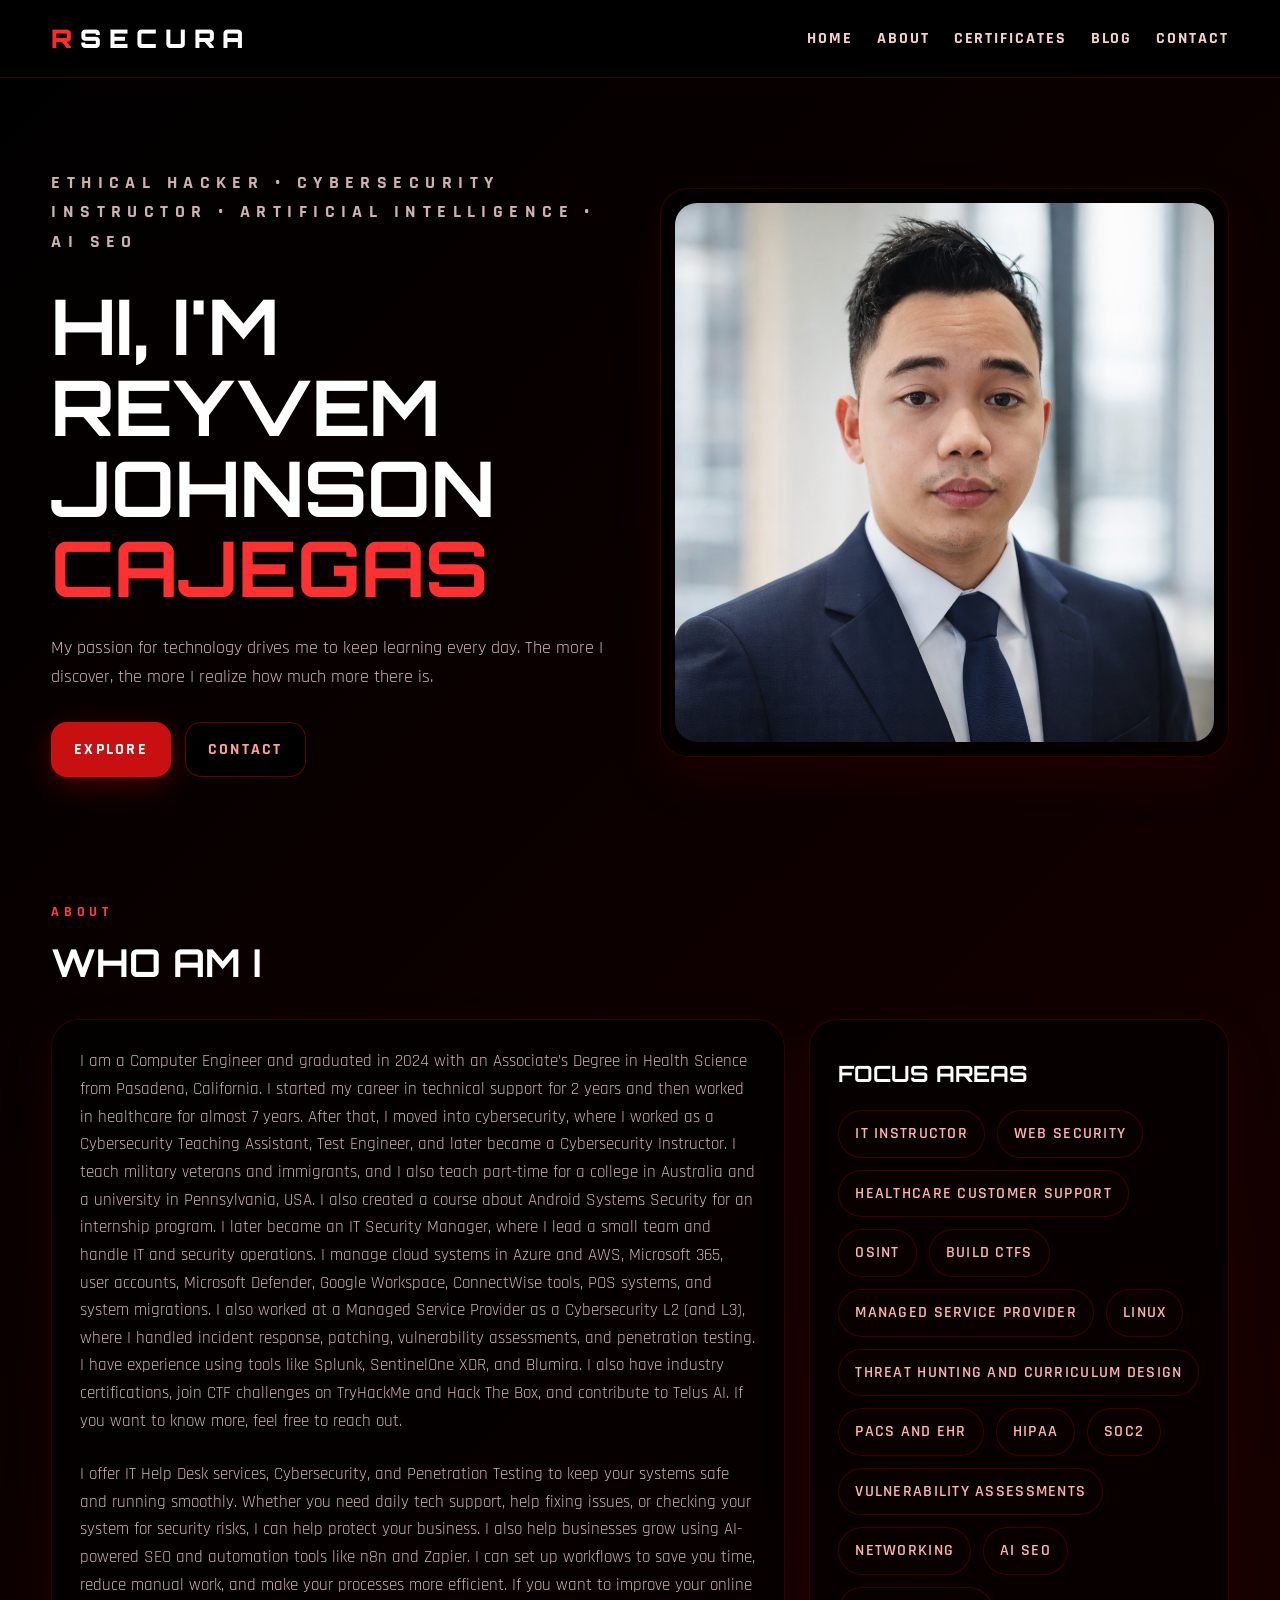
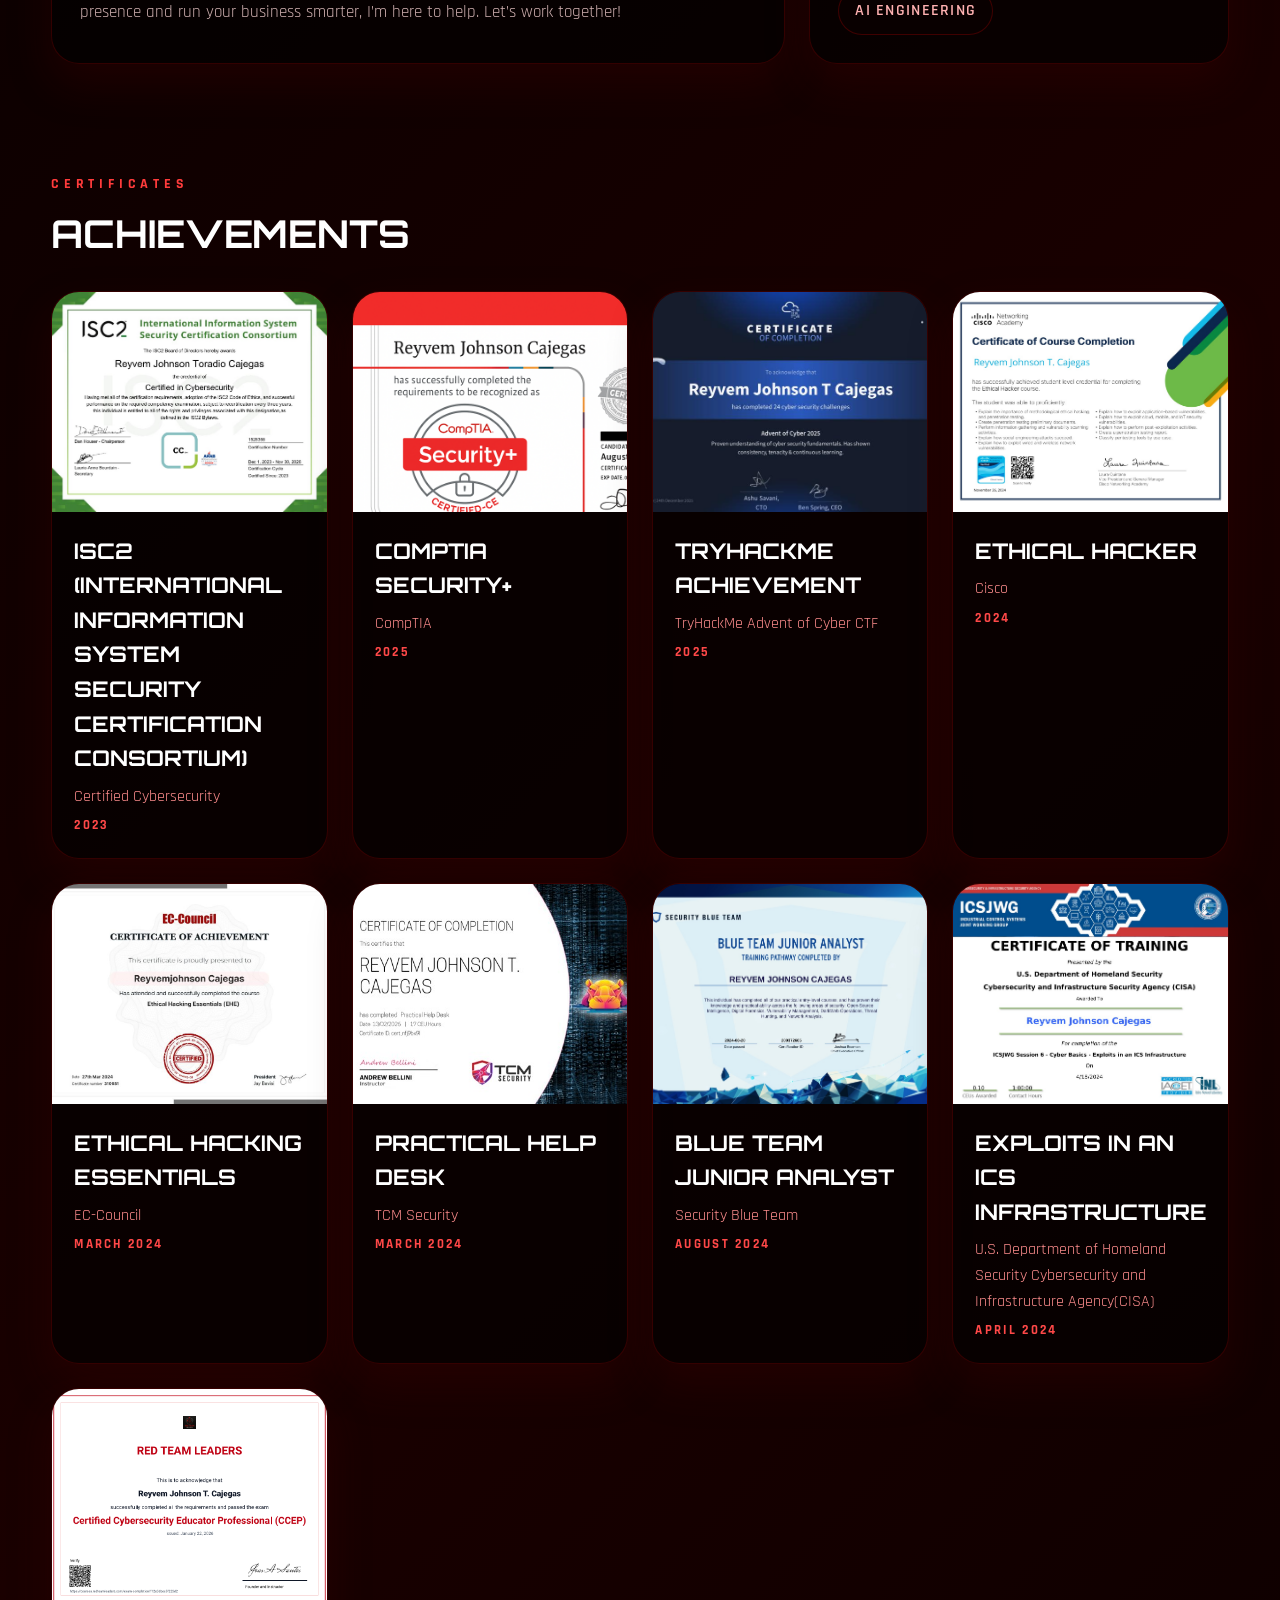
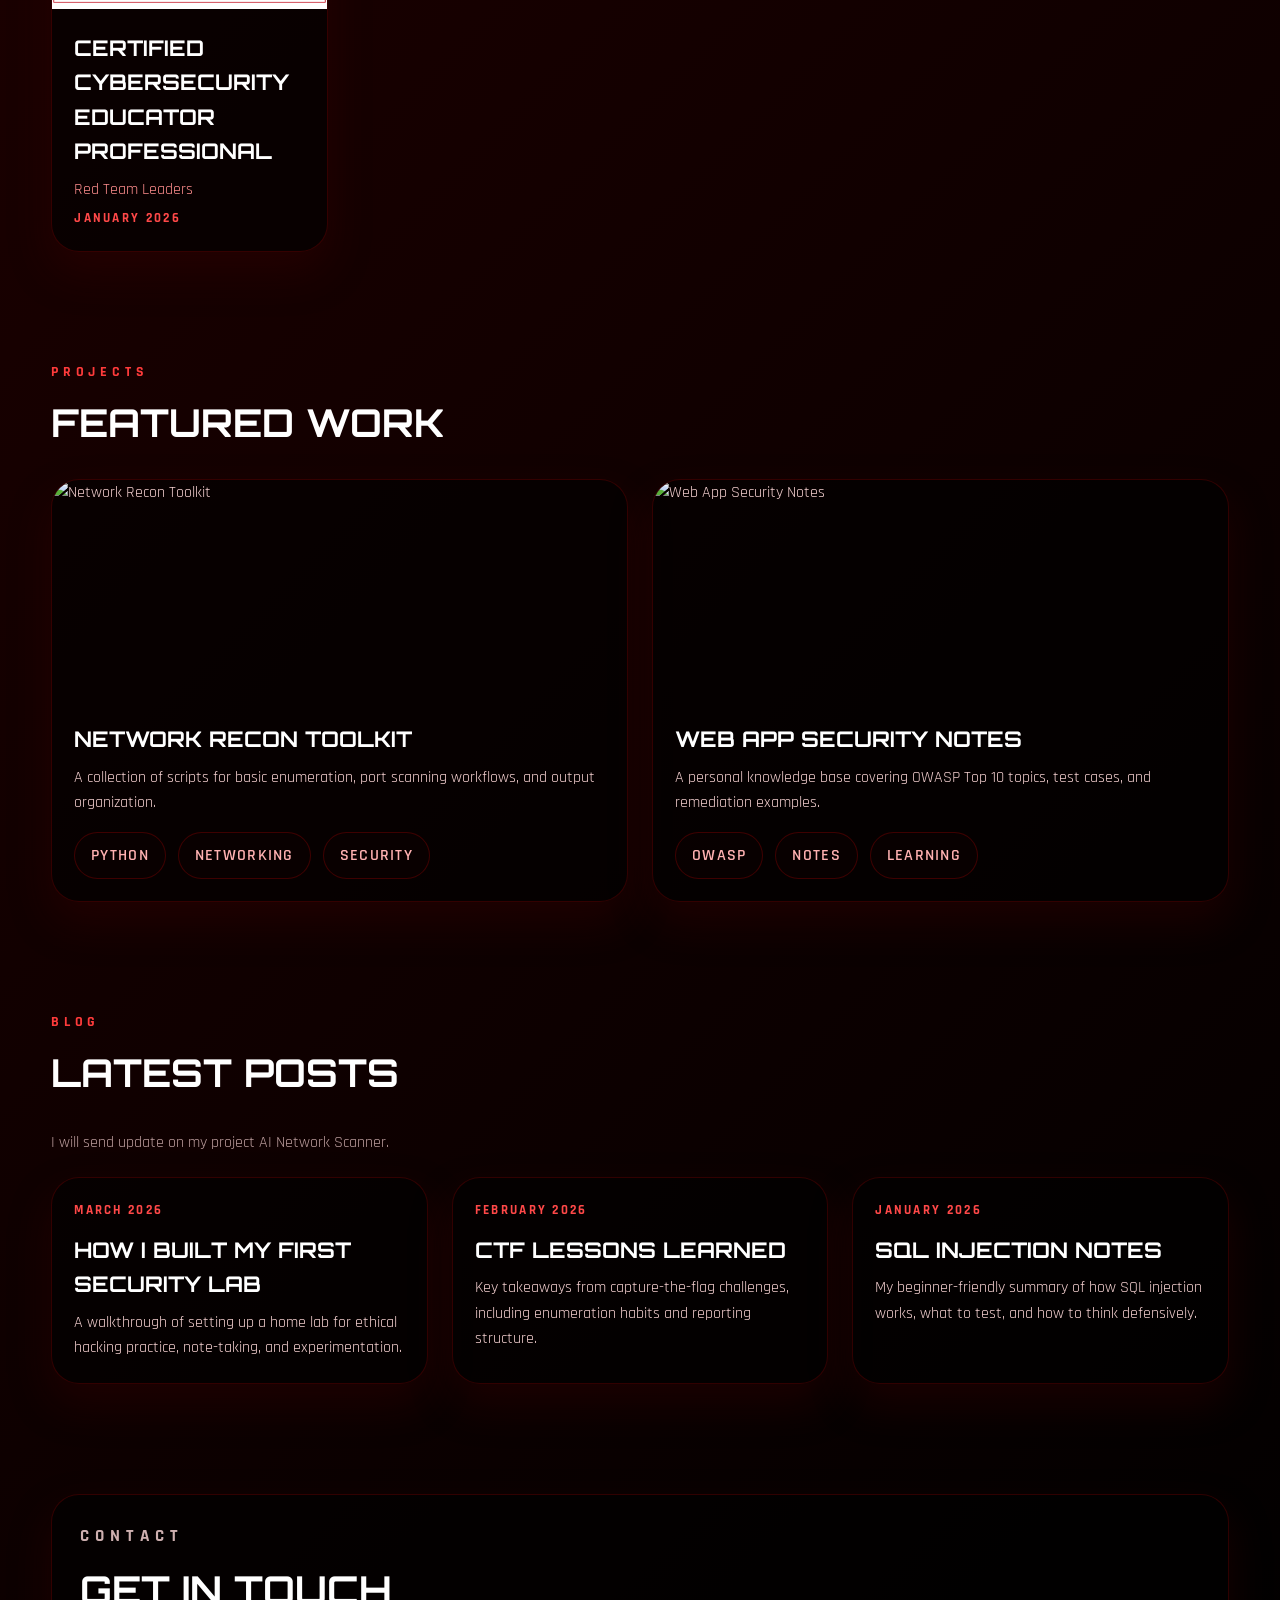
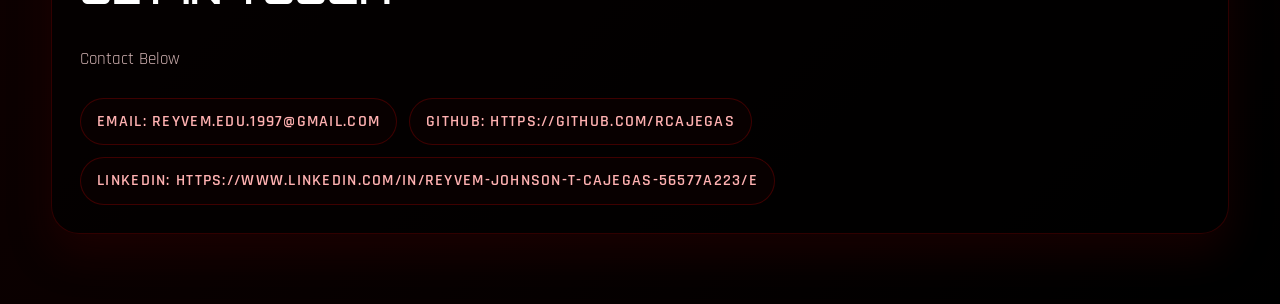
==== index.html @ b64a98fc "Update index.html" ====
<!DOCTYPE html>
<html lang="en">
<head>
  <meta charset="UTF-8" />
  <meta name="viewport" content="width=device-width, initial-scale=1.0" />
  <title>Cybersecurity Portfolio</title>
  <link rel="preconnect" href="https://fonts.googleapis.com">
  <link rel="preconnect" href="https://fonts.gstatic.com" crossorigin>
  <link href="https://fonts.googleapis.com/css2?family=Orbitron:wght@400;700;900&family=Rajdhani:wght@400;500;600;700&display=swap" rel="stylesheet">
  <style>
    * {
      margin: 0;
      padding: 0;
      box-sizing: border-box;
      scroll-behavior: smooth;
    }

    body {
      font-family: 'Rajdhani', sans-serif;
      background: linear-gradient(135deg, #000000, #1a0000, #000000);
      color: #f5d0d0;
      line-height: 1.6;
    }

    a {
      text-decoration: none;
      color: inherit;
    }

    img {
      max-width: 100%;
      display: block;
    }

    .container {
      width: min(1200px, 92%);
      margin: auto;
    }

    .navbar {
      position: sticky;
      top: 0;
      z-index: 1000;
      background: rgba(0, 0, 0, 0.9);
      backdrop-filter: blur(10px);
      border-bottom: 1px solid rgba(255, 0, 0, 0.25);
    }

    .nav-inner {
      display: flex;
      justify-content: space-between;
      align-items: center;
      padding: 18px 0;
    }

    .logo {
      font-family: 'Orbitron', sans-serif;
      font-size: 1.6rem;
      font-weight: 900;
      letter-spacing: 0.3em;
      color: #ff2a2a;
      text-transform: uppercase;
    }

    .logo span {
      color: white;
    }

    .nav-links {
      display: flex;
      gap: 24px;
      list-style: none;
      text-transform: uppercase;
      font-weight: 700;
      letter-spacing: 0.12em;
    }

    .nav-links a:hover {
      color: white;
    }

    .hero {
      padding: 90px 0 70px;
      display: grid;
      grid-template-columns: repeat(auto-fit, minmax(300px, 1fr));
      gap: 40px;
      align-items: center;
    }

    .eyebrow, .section-tag {
      color: #ff3b3b;
      text-transform: uppercase;
      font-weight: 700;
      letter-spacing: 0.35em;
      font-size: 0.85rem;
    }

    .hero h1, .section-title {
      font-family: 'Orbitron', sans-serif;
      text-transform: uppercase;
      color: white;
    }

    .hero h1 {
      font-size: clamp(2.5rem, 6vw, 5.2rem);
      line-height: 1.05;
      margin: 18px 0 24px;
    }

    .hero h1 span {
      color: #ff3030;
      display: block;
    }

    .hero p {
      max-width: 620px;
      font-size: 1.15rem;
      color: rgba(245, 208, 208, 0.85);
      margin-bottom: 30px;
    }

    .button-group {
      display: flex;
      flex-wrap: wrap;
      gap: 14px;
    }

    .btn {
      padding: 14px 22px;
      border-radius: 16px;
      font-weight: 700;
      text-transform: uppercase;
      letter-spacing: 0.14em;
      border: 1px solid rgba(255, 0, 0, 0.4);
      transition: 0.25s ease;
    }

    .btn-primary {
      background: #c81010;
      color: white;
      box-shadow: 0 8px 30px rgba(255, 0, 0, 0.25);
    }

    .btn-primary:hover,
    .btn-secondary:hover {
      transform: translateY(-2px);
    }

    .btn-secondary {
      background: black;
      color: #ff9c9c;
    }

    .hero-image,
    .card,
    .contact-box,
    .about-main,
    .about-side {
      background: rgba(0, 0, 0, 0.62);
      border: 1px solid rgba(255, 0, 0, 0.18);
      border-radius: 28px;
      box-shadow: 0 20px 40px rgba(60, 0, 0, 0.35);
    }

    .hero-image {
      overflow: hidden;
      padding: 14px;
    }

    .hero-image img {
      border-radius: 22px;
      width: 100%;
      height: 100%;
      object-fit: cover;
    }

    section {
      padding: 55px 0;
    }

    .section-title {
      font-size: 2.4rem;
      margin-top: 8px;
      margin-bottom: 26px;
    }

    .about-grid {
      display: grid;
      grid-template-columns: 1.4fr 0.8fr;
      gap: 24px;
    }

    .about-main,
    .about-side,
    .contact-box {
      padding: 28px;
    }

    .about-main p,
    .contact-box p {
      font-size: 1.08rem;
      color: rgba(245, 208, 208, 0.84);
    }

    .focus-tags,
    .project-tags,
    .contact-grid {
      display: flex;
      flex-wrap: wrap;
      gap: 12px;
    }

    .tag,
    .project-tag,
    .contact-item {
      border: 1px solid rgba(255, 0, 0, 0.22);
      border-radius: 999px;
      padding: 10px 16px;
      background: rgba(10, 0, 0, 0.8);
      color: #ffb1b1;
      font-weight: 600;
      text-transform: uppercase;
      letter-spacing: 0.08em;
    }

    .grid-3,
    .grid-2 {
      display: grid;
      gap: 24px;
    }

    .grid-3 {
      grid-template-columns: repeat(auto-fit, minmax(250px, 1fr));
    }

    .grid-2 {
      grid-template-columns: repeat(auto-fit, minmax(320px, 1fr));
    }

    .card {
      overflow: hidden;
    }

    .card img {
      width: 100%;
      height: 220px;
      object-fit: cover;
    }

    .card-content {
      padding: 22px;
    }

    .card h3 {
      font-family: 'Orbitron', sans-serif;
      color: white;
      text-transform: uppercase;
      margin-bottom: 8px;
      font-size: 1.35rem;
    }

    .muted {
      color: #ff8d8d;
    }

    .small-tag {
      font-size: 0.8rem;
      text-transform: uppercase;
      letter-spacing: 0.18em;
      color: #ff4848;
      font-weight: 700;
    }

    .blog-note {
      margin-bottom: 22px;
      color: rgba(245, 208, 208, 0.75);
    }

    .footer-space {
      padding-bottom: 70px;
    }

    @media (max-width: 860px) {
      .nav-inner {
        flex-direction: column;
        gap: 16px;
      }

      .nav-links {
        flex-wrap: wrap;
        justify-content: center;
      }

      .about-grid {
        grid-template-columns: 1fr;
      }
    }
  </style>
</head>
<body>
  <nav class="navbar">
    <div class="container nav-inner">
      <div class="logo">R<span>SECURA</span></div>
      <ul class="nav-links">
        <li><a href="#home">Home</a></li>
        <li><a href="#about">About</a></li>
        <li><a href="#certificates">Certificates</a></li>
        <li><a href="#blog">Blog</a></li>
        <li><a href="#contact">Contact</a></li>
      </ul>
    </div>
  </nav>

  <main class="container">
    <section class="hero" id="home">
      <div>
        <p class="eyebrow">Ethical Hacker • Cybersecurity Instructor •  Artificial Intelligence • AI SEO </p>
        <h1> Hi, I'm Reyvem Johnson <span> Cajegas</span></h1>
        <p>
          My passion for technology drives me to keep learning every day. The more I discover, the more I realize how much more there is.
        </p>
        <div class="button-group">
          <a class="btn btn-primary" href="#about">Explore</a>
          <a class="btn btn-secondary" href="#contact">Contact</a>
        </div>
      </div>

      <div class="hero-image">
        <img src="image45.png">
      </div>
    </section>

    <section id="about">
      <p class="section-tag">About</p>
      <h2 class="section-title">Who Am I</h2>
      <div class="about-grid">
        <div class="about-main">
          <p>
            I am a Computer Engineer and graduated in 2024 with an Associate’s Degree in Health Science from Pasadena, California. I started my career in technical support for 2 years and then worked in healthcare for almost 7 years. After that, I moved into cybersecurity, where I worked as a Cybersecurity Teaching Assistant, Test Engineer, and later became a Cybersecurity Instructor. I teach military veterans and immigrants, and I also teach part-time for a college in Australia and a university in Pennsylvania, USA. I also created a course about Android Systems Security for an internship program. I later became an IT Security Manager, where I lead a small team and handle IT and security operations. I manage cloud systems in Azure and AWS, Microsoft 365, user accounts, Microsoft Defender, Google Workspace, ConnectWise tools, POS systems, and system migrations. I also worked at a Managed Service Provider as a Cybersecurity L2 (and L3), where I handled incident response, patching, vulnerability assessments, and penetration testing. I have experience using tools like Splunk, SentinelOne XDR, and Blumira. I also have industry certifications, join CTF challenges on TryHackMe and Hack The Box, and contribute to Telus AI. If you want to know more, feel free to reach out.
          </p>
          <br>
          <p>
            I offer IT Help Desk services, Cybersecurity, and Penetration Testing to keep your systems safe and running smoothly. Whether you need daily tech support, help fixing issues, or checking your system for security risks, I can help protect your business. I also help businesses grow using AI-powered SEO and automation tools like n8n and Zapier. I can set up workflows to save you time, reduce manual work, and make your processes more efficient. If you want to improve your online presence and run your business smarter, I’m here to help. Let’s work together!
          </p>
        </div>
        <div class="about-side">
          <h3 class="section-title" style="font-size:1.4rem; margin-bottom:18px;">Focus Areas</h3>
          <div class="focus-tags">
            <span class="tag">IT Instructor</span>
            <span class="tag">Web Security</span>
            <span class="tag">Healthcare Customer Support</span>
            <span class="tag">OSINT</span>
            <span class="tag">Build CTFs</span>
            <span class="tag">Managed Service Provider</span>
            <span class="tag">Linux</span>
            <span class="tag">Threat Hunting and Curriculum Design</span>
            <span class="tag">PACS and EHR</span>
            <span class="tag">HIPAA</span>
            <span class="tag">SOC2</span>
            <span class="tag">Vulnerability Assessments</span>
            <span class="tag">Networking</span>
            <span class="tag">AI SEO</span>
            <span class="tag">AI Engineering</span>
          </div>
        </div>
      </div>
    </section>

    <section id="certificates">
      <p class="section-tag">Certificates</p>
      <h2 class="section-title">Achievements</h2>
      <div class="grid-3" id="certificates-grid"></div>
    </section>

    <section id="projects">
      <p class="section-tag">Projects</p>
      <h2 class="section-title">Featured Work</h2>
      <div class="grid-2" id="projects-grid"></div>
    </section>

    <section id="blog">
      <p class="section-tag">Blog</p>
      <h2 class="section-title">Latest Posts</h2>
      <p class="blog-note">
        I will send update on my project AI Network Scanner.
      </p>
      <div class="grid-3" id="blog-grid"></div>
    </section>

    <section id="contact" class="footer-space">
      <div class="contact-box">
        <p class="section-tag">Contact</p>
        <h2 class="section-title">Get In Touch</h2>
        <p>
          Contact Below
        </p>
        <div class="contact-grid" style="margin-top: 24px;">
          <div class="contact-item">Email: reyvem.edu.1997@gmail.com </div>
          <div class="contact-item">GitHub: https://github.com/rcajegas</div>
          <div class="contact-item">LinkedIn: https://www.linkedin.com/in/reyvem-johnson-t-cajegas-56577a223/e</div>
        </div>
      </div>
    </section>
  </main>

  <script>
    const certificates = [
      {
        title: "ISC2 (International Information System Security Certification Consortium)",
        issuer: "Certified Cybersecurity",
        year: "2023",
        image: "CC.jpeg"
      },
      {
        title: "CompTIA Security+",
        issuer: "CompTIA",
        year: "2025",
        image: "Image2.png"
      },
      {
        title: "TryHackMe Achievement",
        issuer: "TryHackMe Advent of Cyber CTF",
        year: "2025",
        image: "Advent of Cyber CTF.jpeg"
      },
      {
        title: "Ethical Hacker",
        issuer: "Cisco",
        year: "2024",
        image: "Cisco Ethical Hacker.jpeg"
      },
      {
        title: "Ethical Hacking Essentials",
        issuer: "EC-Council",
        year: "March 2024",
        image: "Ethical Hacking Essentials.jpeg"
      },
      {
        title: "Practical Help Desk",
        issuer: "TCM Security",
        year: "March 2024",
        image: "TCM Security.jpeg"
      },
      {
        title: "Blue Team Junior Analyst",
        issuer: "Security Blue Team",
        year: "August 2024",
        image: "BTJA.jpeg"
      },
      {
        title: "Exploits in an ICS Infrastructure",
        issuer: "U.S. Department of Homeland Security Cybersecurity and Infrastructure Agency(CISA)",
        year: "April 2024",
        image: "U.S. Department of Homeland Security.jpeg"
      },
      {
        title: "Certified Cybersecurity Educator Professional",
        issuer: "Red Team Leaders",
        year: "January 2026",
        image: "redteam.png"
      }
    ];

    const projects = [
      {
        title: "Network Recon Toolkit",
        description: "A collection of scripts for basic enumeration, port scanning workflows, and output organization.",
        image: "https://via.placeholder.com/700x450?text=Project+Image",
        tags: ["Python", "Networking", "Security"]
      },
      {
        title: "Web App Security Notes",
        description: "A personal knowledge base covering OWASP Top 10 topics, test cases, and remediation examples.",
        image: "https://via.placeholder.com/700x450?text=Project+Image",
        tags: ["OWASP", "Notes", "Learning"]
      }
    ];

    const posts = [
      {
        title: "How I Built My First Security Lab",
        date: "March 2026",
        excerpt: "A walkthrough of setting up a home lab for ethical hacking practice, note-taking, and experimentation."
      },
      {
        title: "CTF Lessons Learned",
        date: "February 2026",
        excerpt: "Key takeaways from capture-the-flag challenges, including enumeration habits and reporting structure."
      },
      {
        title: "SQL Injection Notes",
        date: "January 2026",
        excerpt: "My beginner-friendly summary of how SQL injection works, what to test, and how to think defensively."
      }
    ];

    function renderCertificates() {
      const grid = document.getElementById('certificates-grid');
      grid.innerHTML = certificates.map(cert => `
        <div class="card">
          <img src="${cert.image}" alt="${cert.title}">
          <div class="card-content">
            <h3>${cert.title}</h3>
            <p class="muted">${cert.issuer}</p>
            <p class="small-tag" style="margin-top: 6px;">${cert.year}</p>
          </div>
        </div>
      `).join('');
    }

    function renderProjects() {
      const grid = document.getElementById('projects-grid');
      grid.innerHTML = projects.map(project => `
        <div class="card">
          <img src="${project.image}" alt="${project.title}">
          <div class="card-content">
            <h3>${project.title}</h3>
            <p>${project.description}</p>
            <div class="project-tags" style="margin-top: 16px;">
              ${project.tags.map(tag => `<span class="project-tag">${tag}</span>`).join('')}
            </div>
          </div>
        </div>
      `).join('');
    }

    function renderPosts() {
      const grid = document.getElementById('blog-grid');
      grid.innerHTML = posts.map(post => `
        <article class="card">
          <div class="card-content">
            <p class="small-tag">${post.date}</p>
            <h3 style="margin-top: 12px;">${post.title}</h3>
            <p>${post.excerpt}</p>
          </div>
        </article>
      `).join('');
    }

    renderCertificates();
    renderProjects();
    renderPosts();
  </script>
</body>
</html>
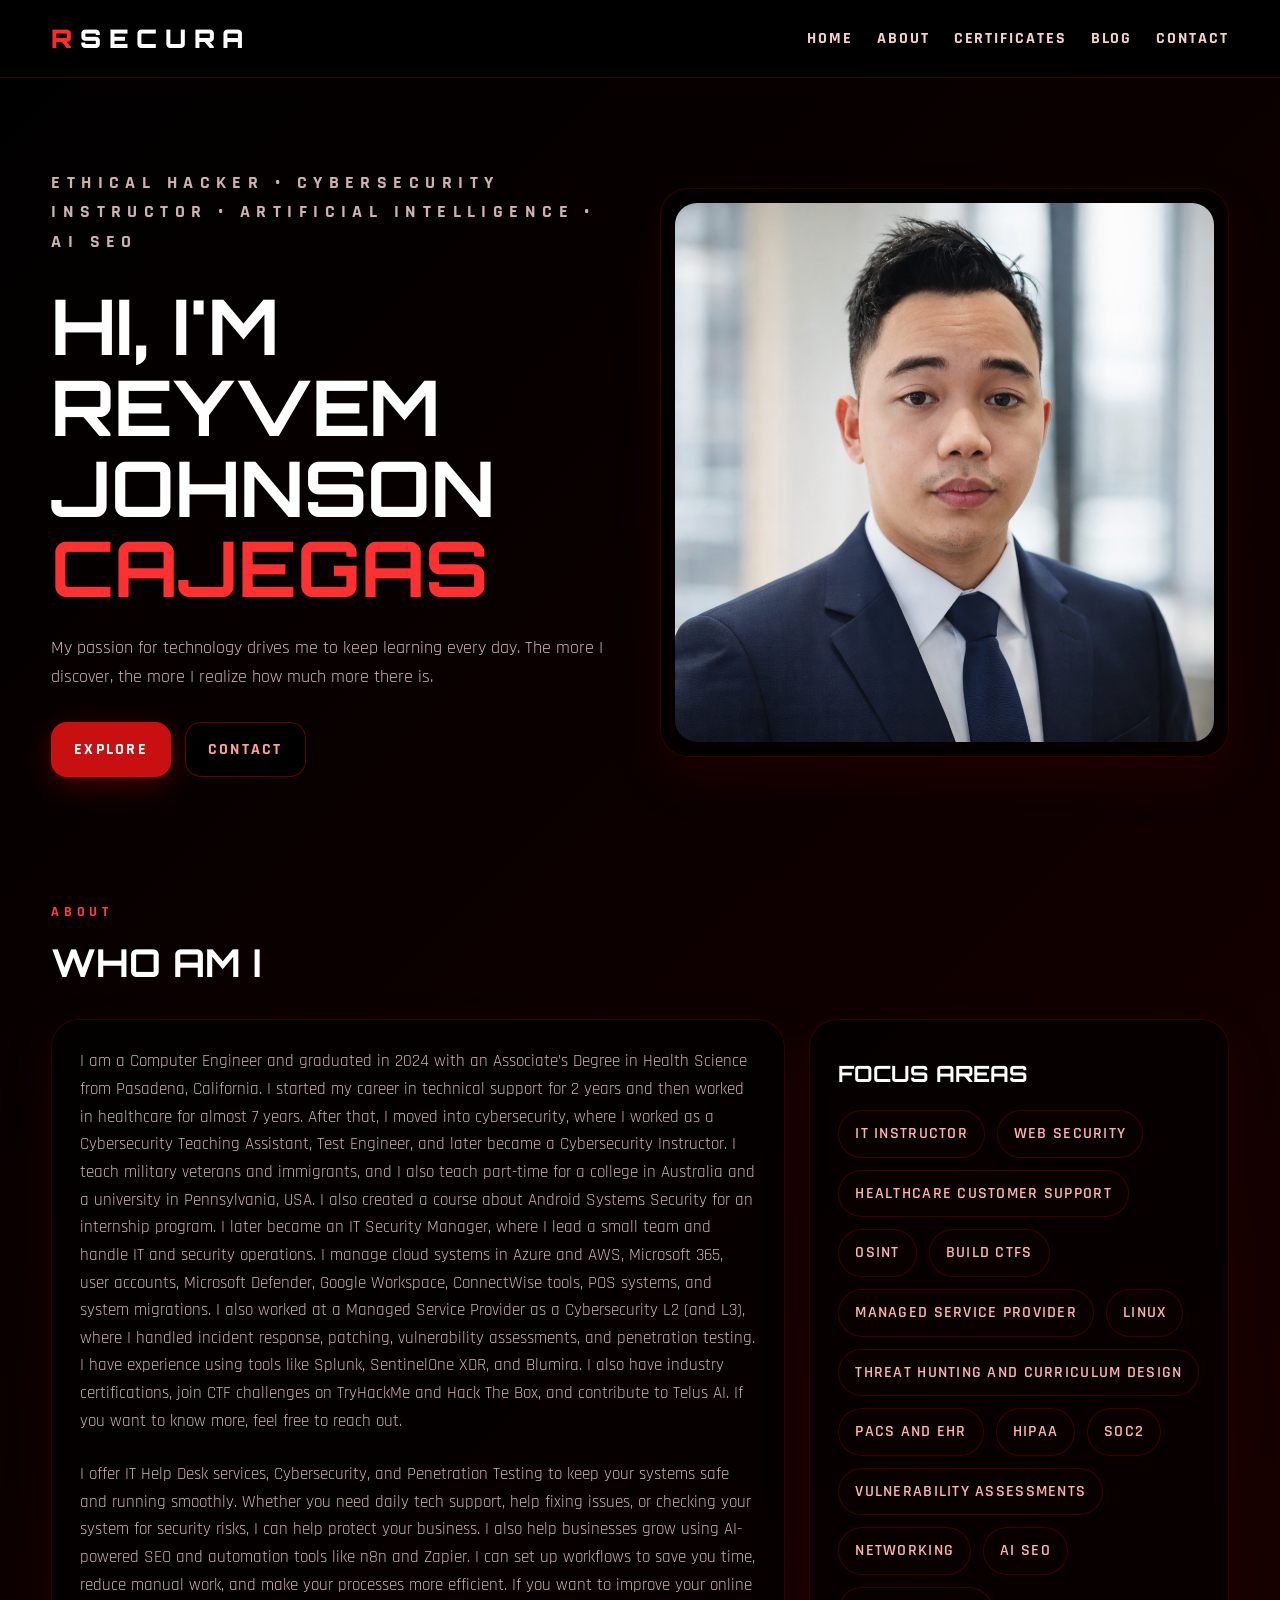
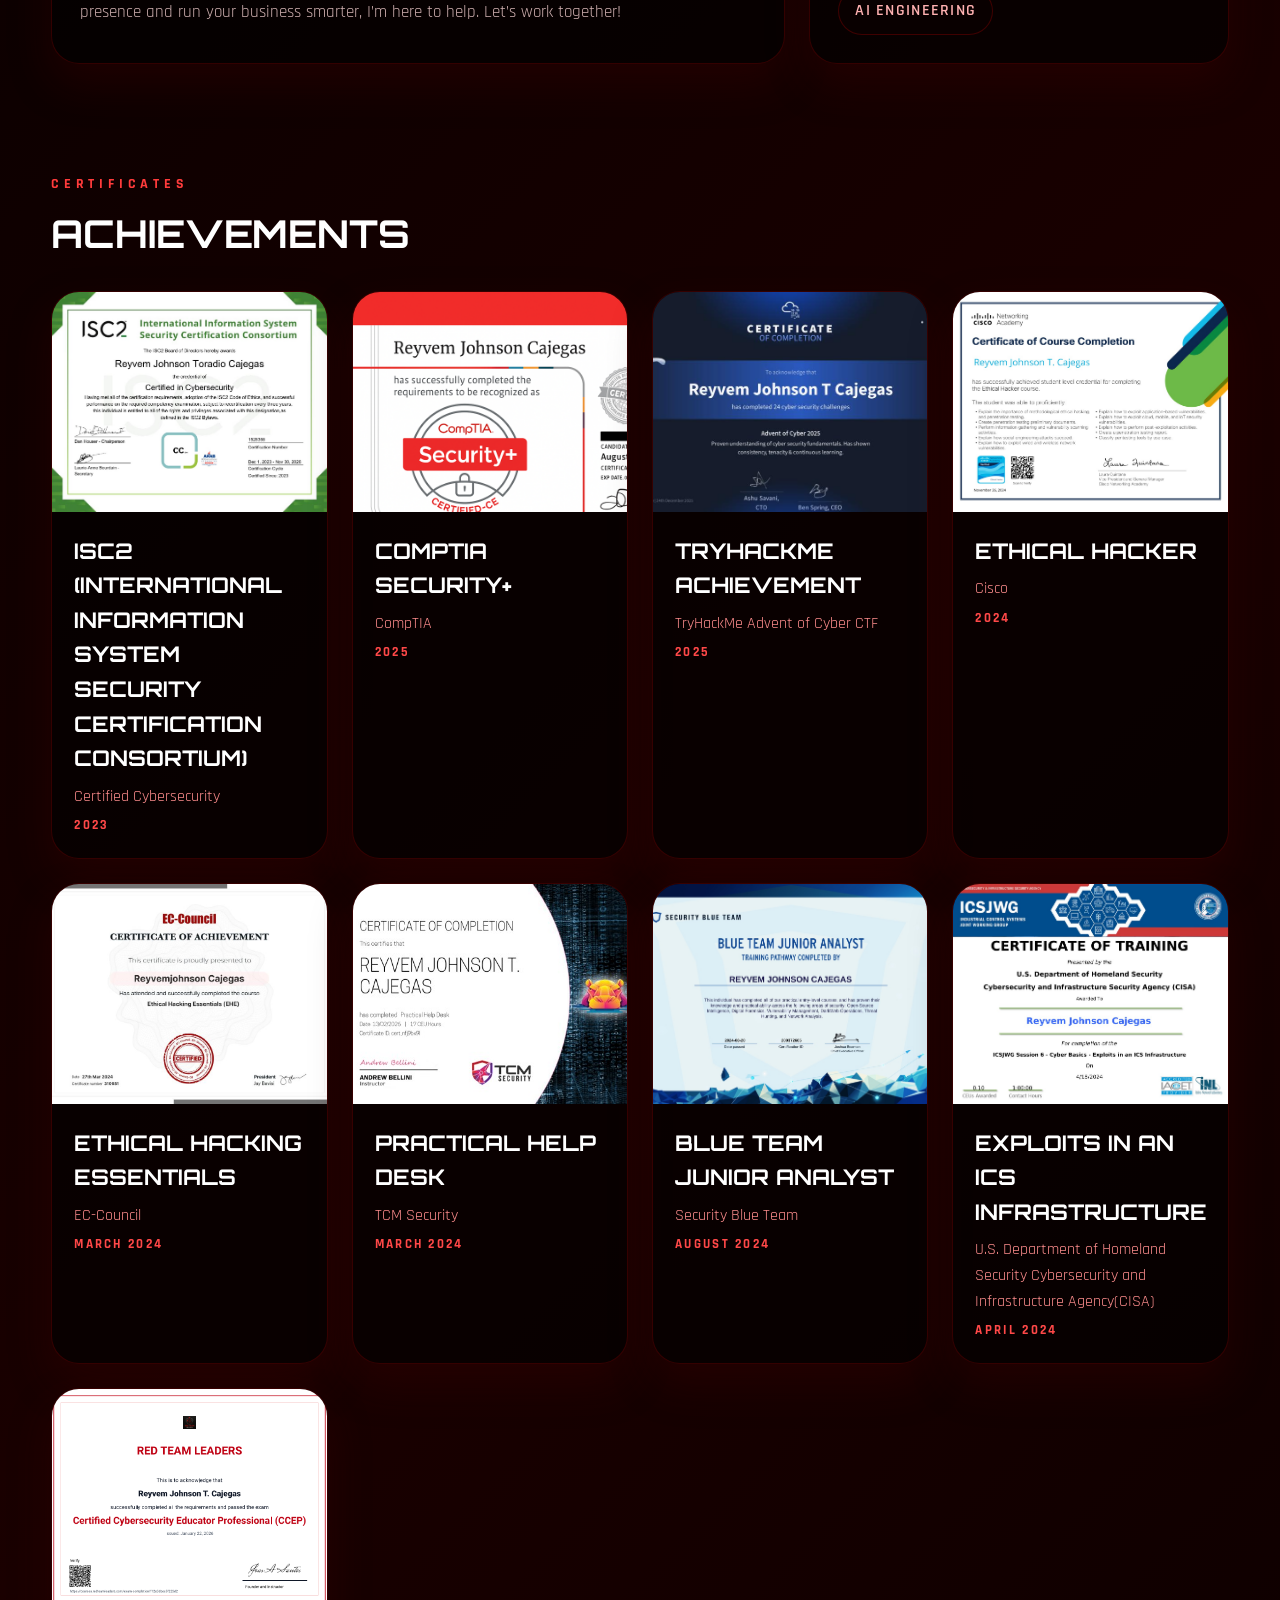
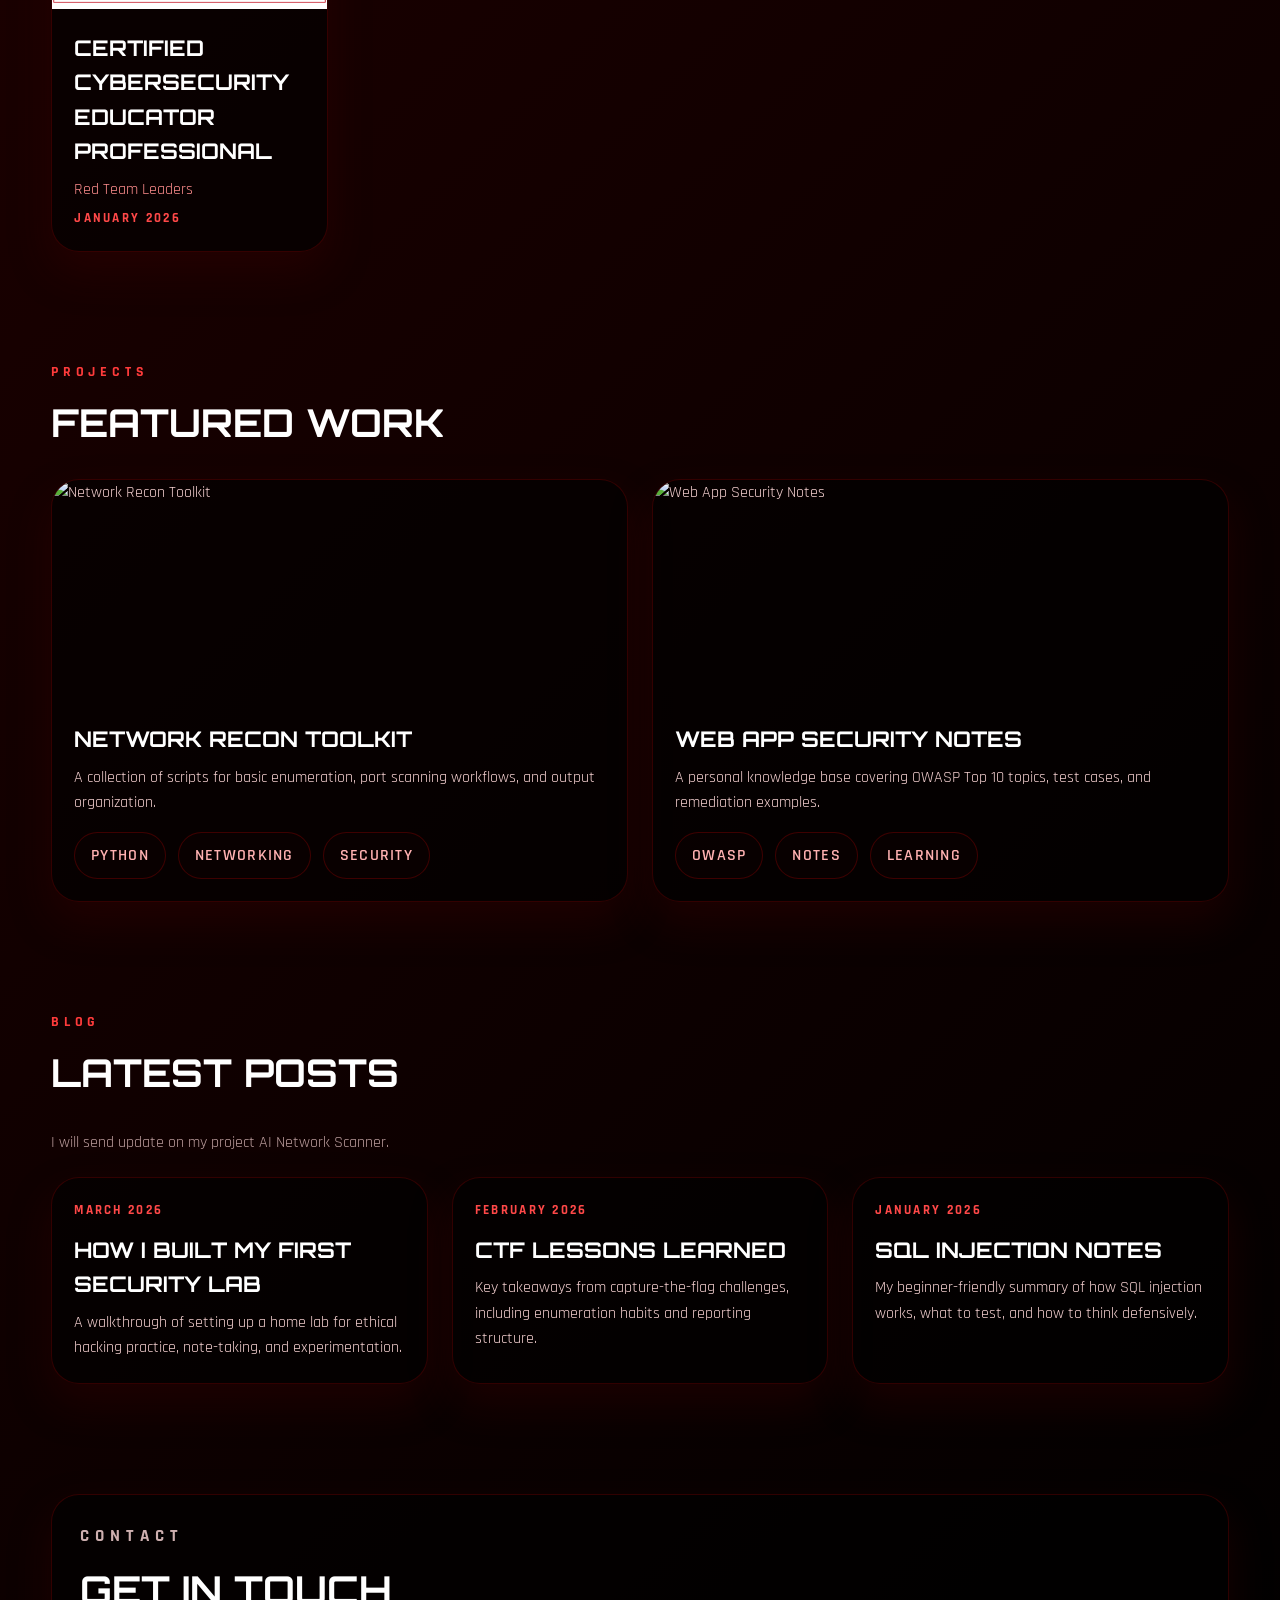
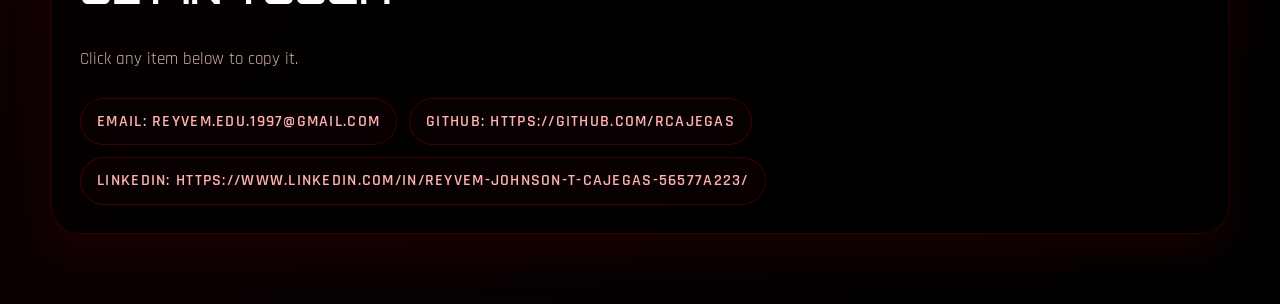
==== commit 3b802cf5: "Update index.html" ====
--- a/index.html
+++ b/index.html
@@ -223,6 +223,25 @@
       letter-spacing: 0.08em;
     }
 
+    .contact-item {
+      cursor: pointer;
+      transition: 0.3s ease;
+      user-select: none;
+    }
+
+    .contact-item:hover {
+      background: rgba(255, 0, 0, 0.22);
+      transform: scale(1.05);
+      box-shadow: 0 0 12px rgba(255, 0, 0, 0.35);
+    }
+
+    .contact-item.copied {
+      background: #ff0000;
+      color: white;
+      box-shadow: 0 0 18px red, 0 0 40px rgba(255, 0, 0, 0.85);
+      transform: scale(1.08);
+    }
+
     .grid-3,
     .grid-2 {
       display: grid;
@@ -314,8 +333,8 @@
   <main class="container">
     <section class="hero" id="home">
       <div>
-        <p class="eyebrow">Ethical Hacker • Cybersecurity Instructor •  Artificial Intelligence • AI SEO </p>
-        <h1> Hi, I'm Reyvem Johnson <span> Cajegas</span></h1>
+        <p class="eyebrow">Ethical Hacker • Cybersecurity Instructor • Artificial Intelligence • AI SEO</p>
+        <h1>Hi, I'm Reyvem Johnson <span>Cajegas</span></h1>
         <p>
           My passion for technology drives me to keep learning every day. The more I discover, the more I realize how much more there is.
         </p>
@@ -326,7 +345,7 @@
       </div>
 
       <div class="hero-image">
-        <img src="image45.png">
+        <img src="image45.png" alt="Reyvem Johnson Cajegas">
       </div>
     </section>
 
@@ -391,13 +410,17 @@
       <div class="contact-box">
         <p class="section-tag">Contact</p>
         <h2 class="section-title">Get In Touch</h2>
-        <p>
-          Contact Below
-        </p>
+        <p>Click any item below to copy it.</p>
         <div class="contact-grid" style="margin-top: 24px;">
-          <div class="contact-item">Email: reyvem.edu.1997@gmail.com </div>
-          <div class="contact-item">GitHub: https://github.com/rcajegas</div>
-          <div class="contact-item">LinkedIn: https://www.linkedin.com/in/reyvem-johnson-t-cajegas-56577a223/e</div>
+          <div class="contact-item" onclick="copyText('reyvem.edu.1997@gmail.com', this)">
+            Email: reyvem.edu.1997@gmail.com
+          </div>
+          <div class="contact-item" onclick="copyText('https://github.com/rcajegas', this)">
+            GitHub: https://github.com/rcajegas
+          </div>
+          <div class="contact-item" onclick="copyText('https://www.linkedin.com/in/reyvem-johnson-t-cajegas-56577a223/', this)">
+            LinkedIn: https://www.linkedin.com/in/reyvem-johnson-t-cajegas-56577a223/
+          </div>
         </div>
       </div>
     </section>
@@ -537,6 +560,25 @@
       `).join('');
     }
 
+    function copyText(text, element) {
+      const originalText = element.innerHTML;
+
+      navigator.clipboard.writeText(text).then(() => {
+        element.innerHTML = "⚡ ACCESS GRANTED - COPIED ⚡";
+        element.classList.add("copied");
+
+        setTimeout(() => {
+          element.innerHTML = originalText;
+          element.classList.remove("copied");
+        }, 1500);
+      }).catch(() => {
+        element.innerHTML = "COPY FAILED";
+        setTimeout(() => {
+          element.innerHTML = originalText;
+        }, 1500);
+      });
+    }
+
     renderCertificates();
     renderProjects();
     renderPosts();
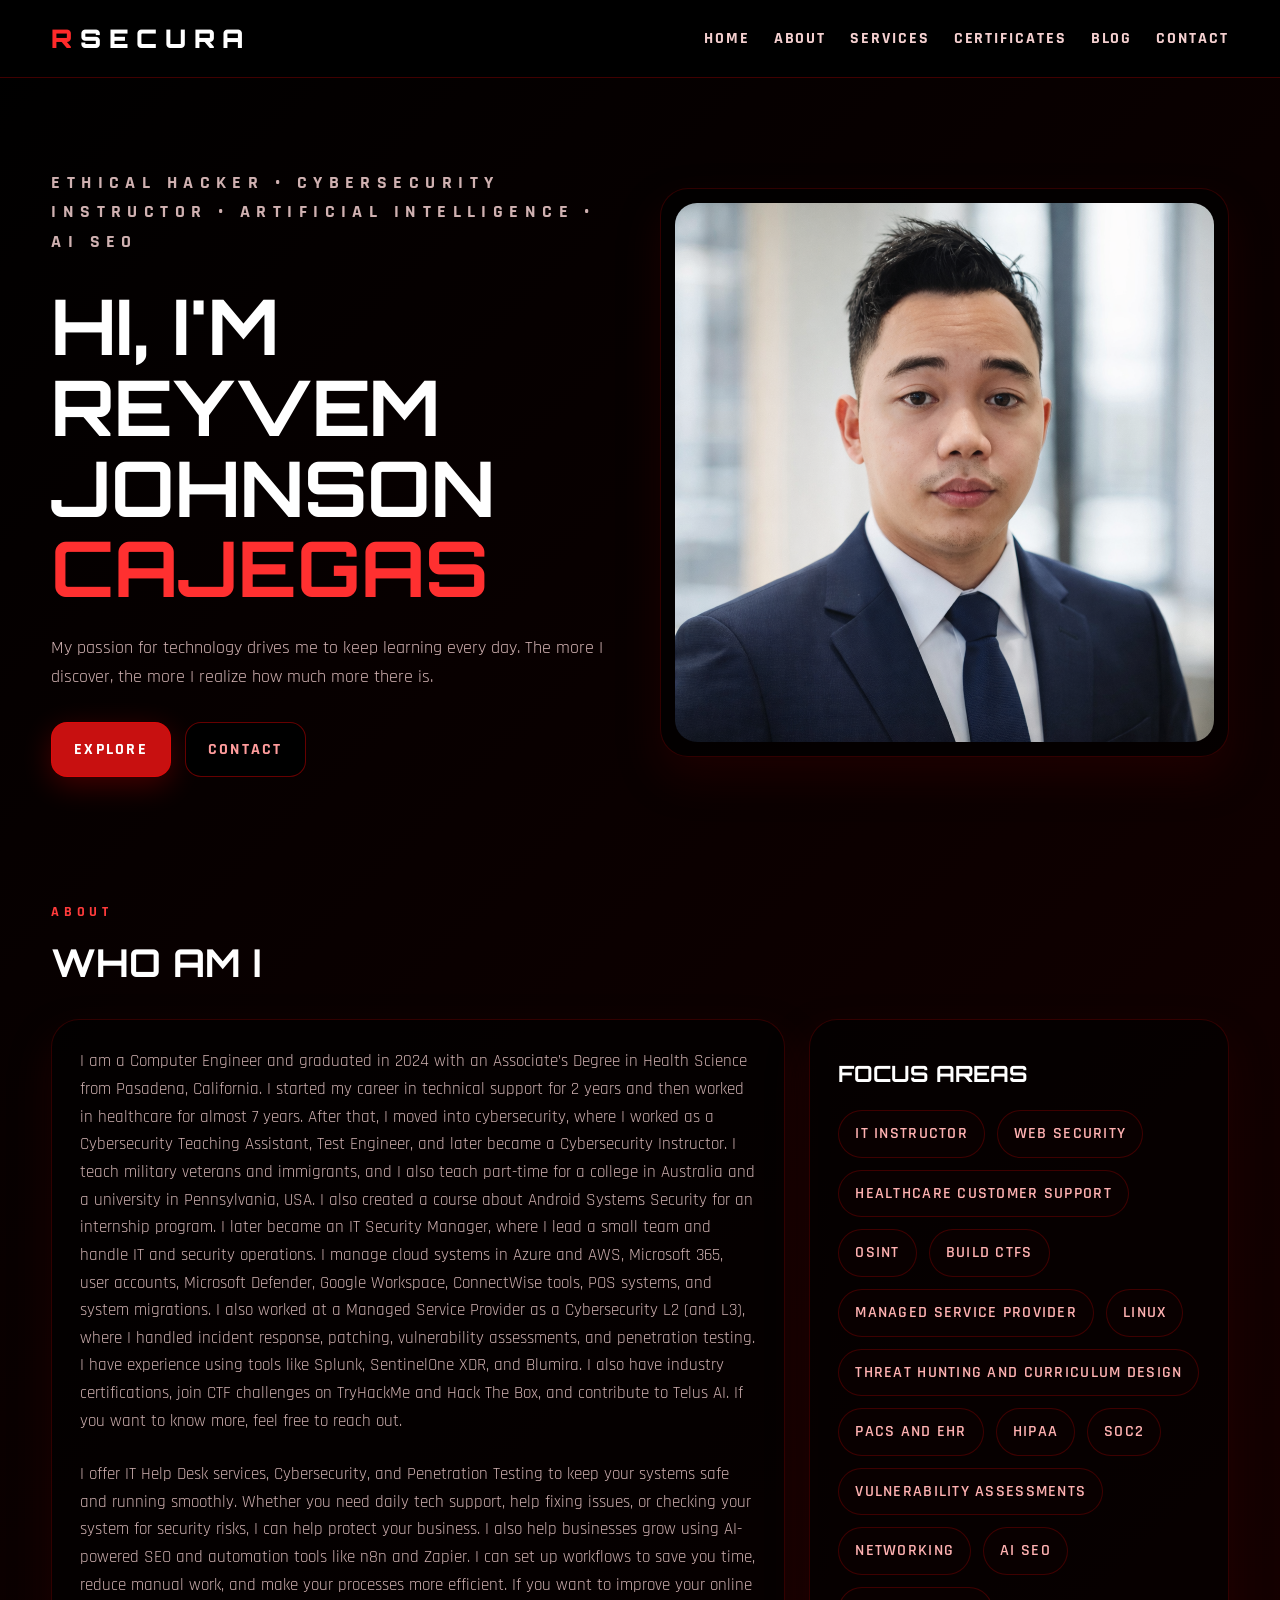
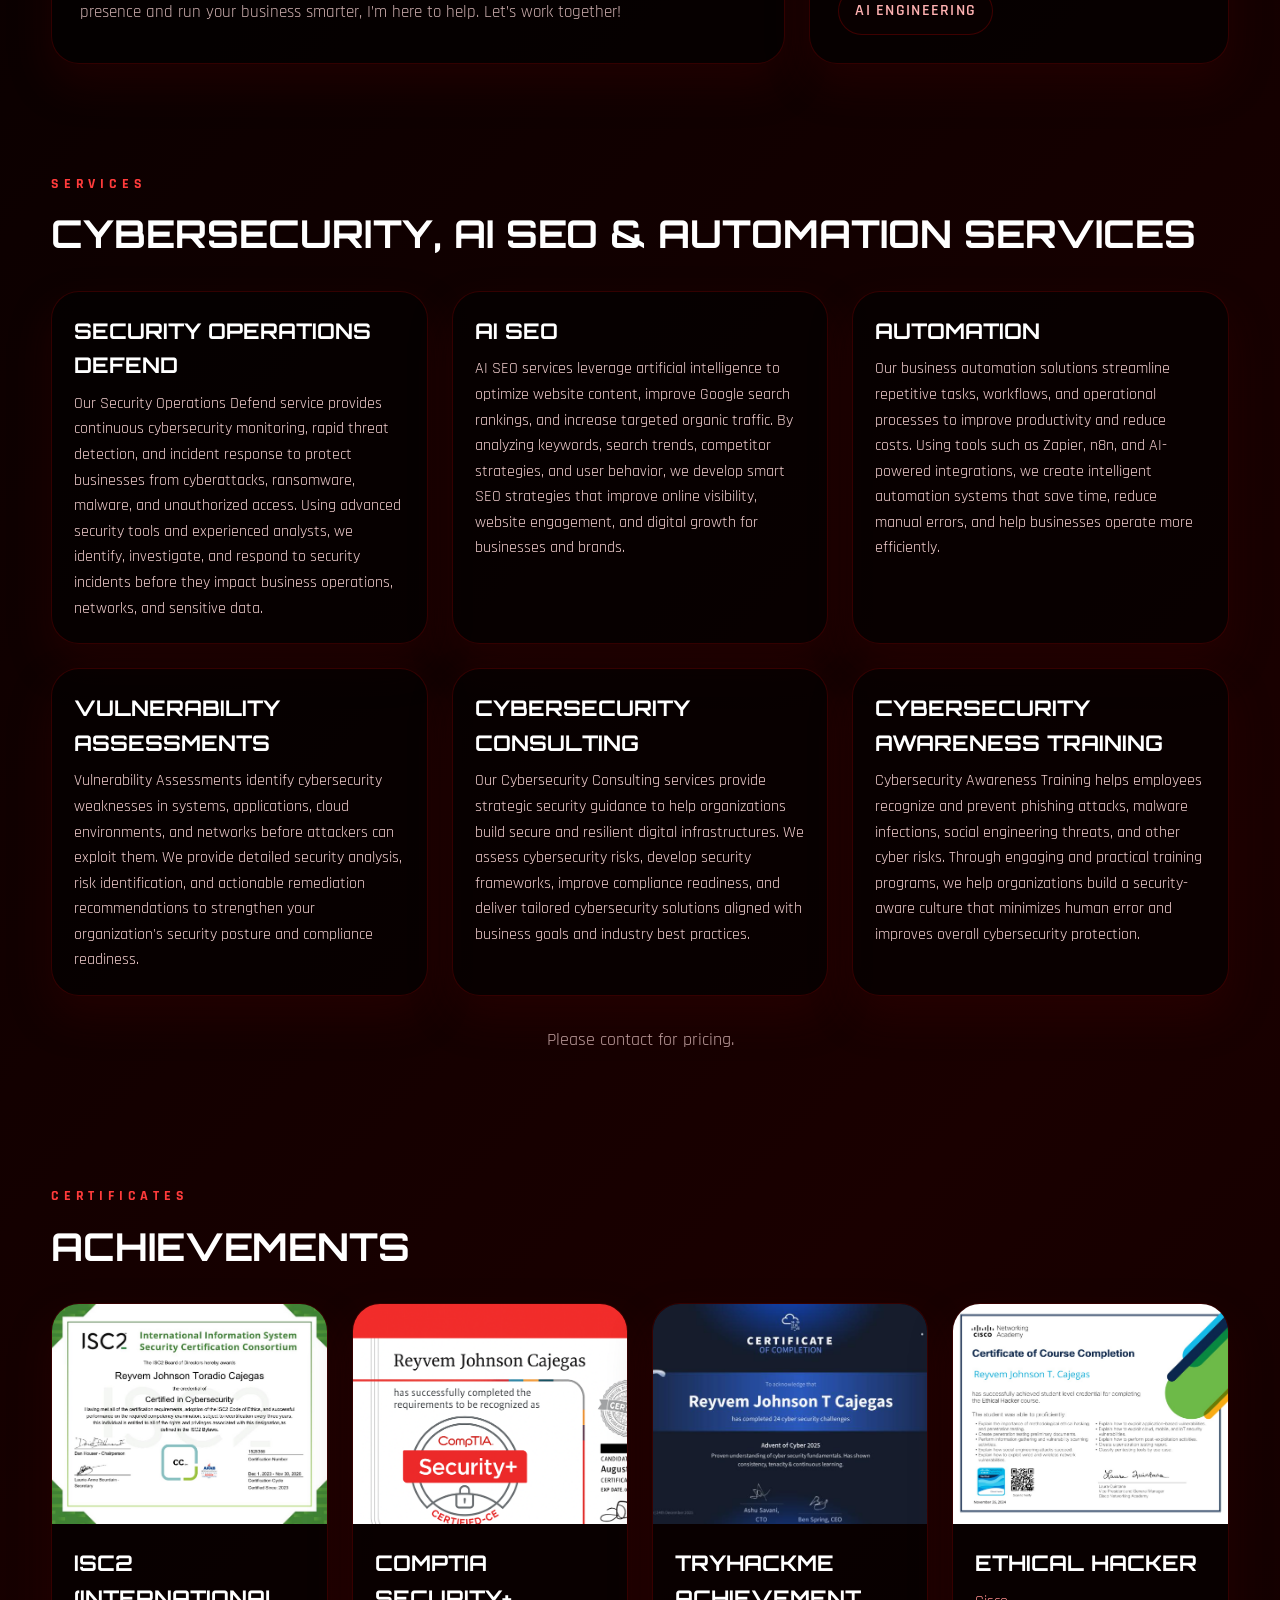
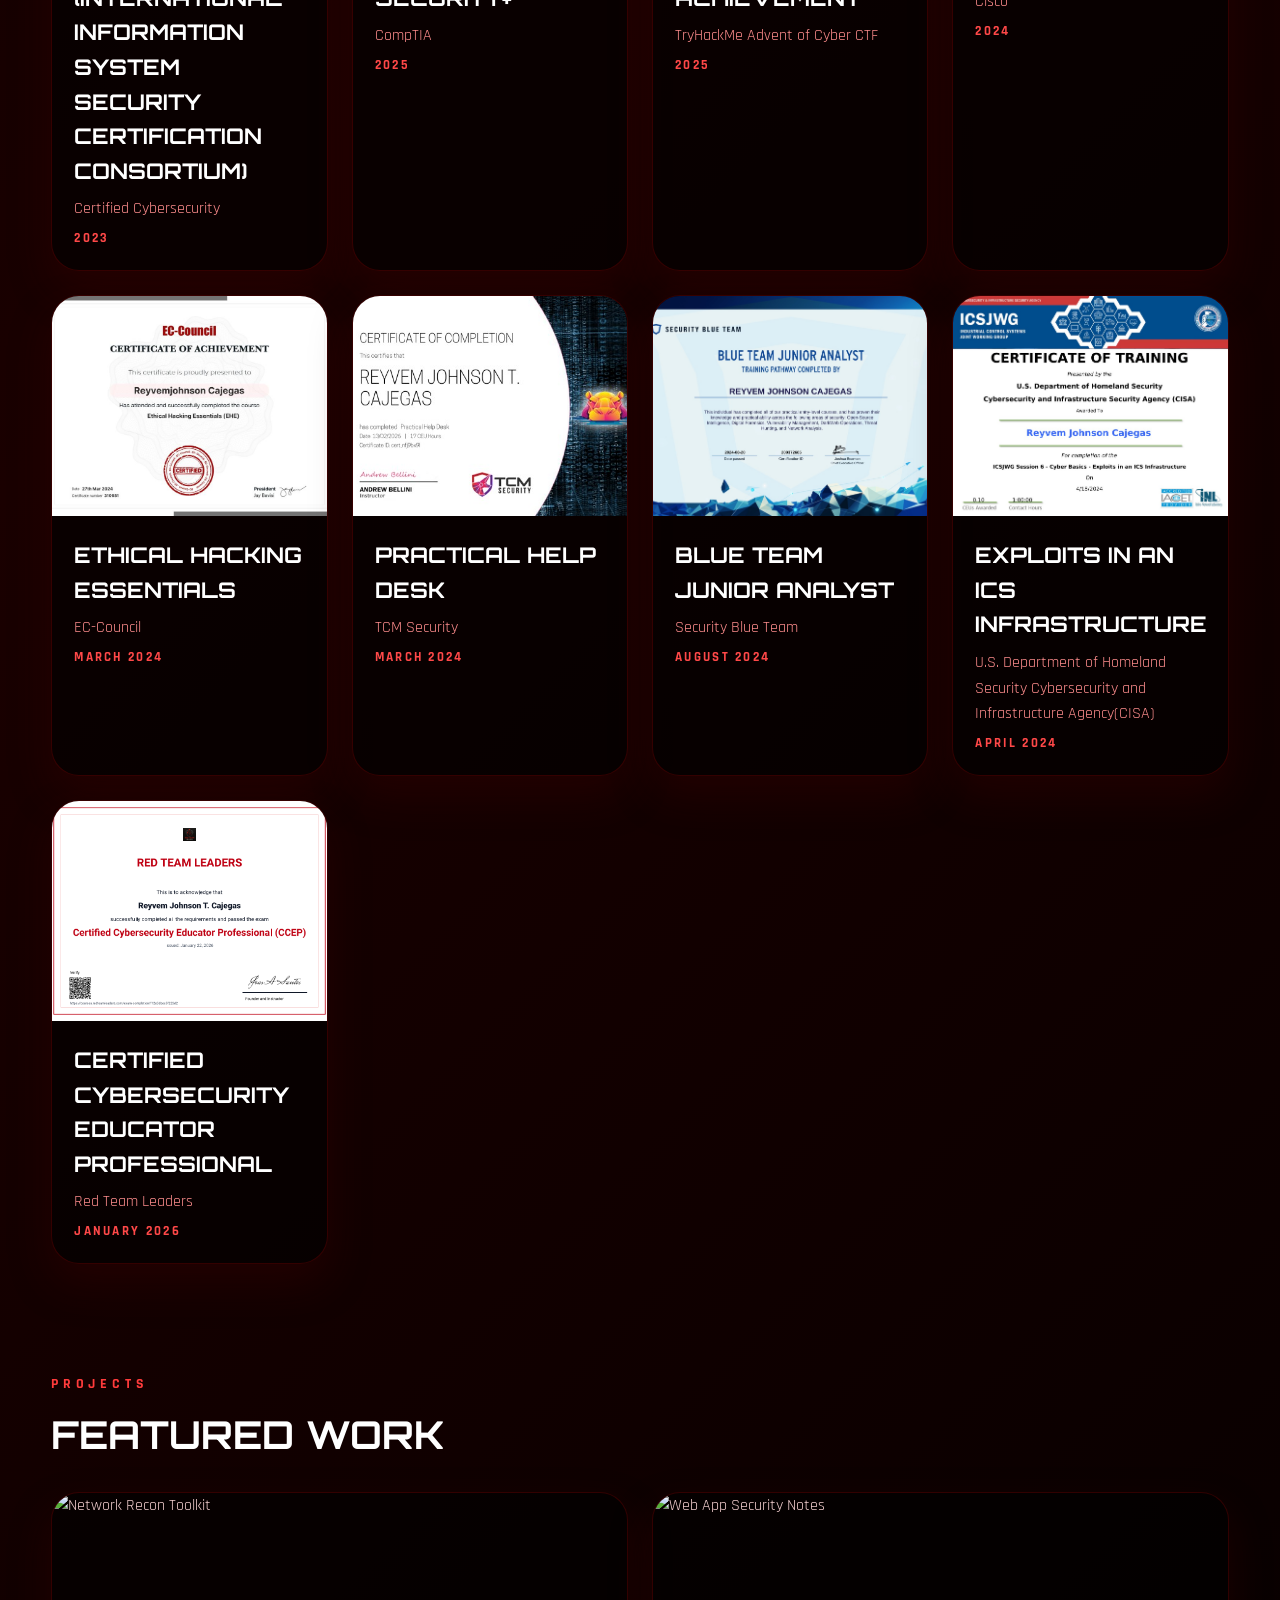
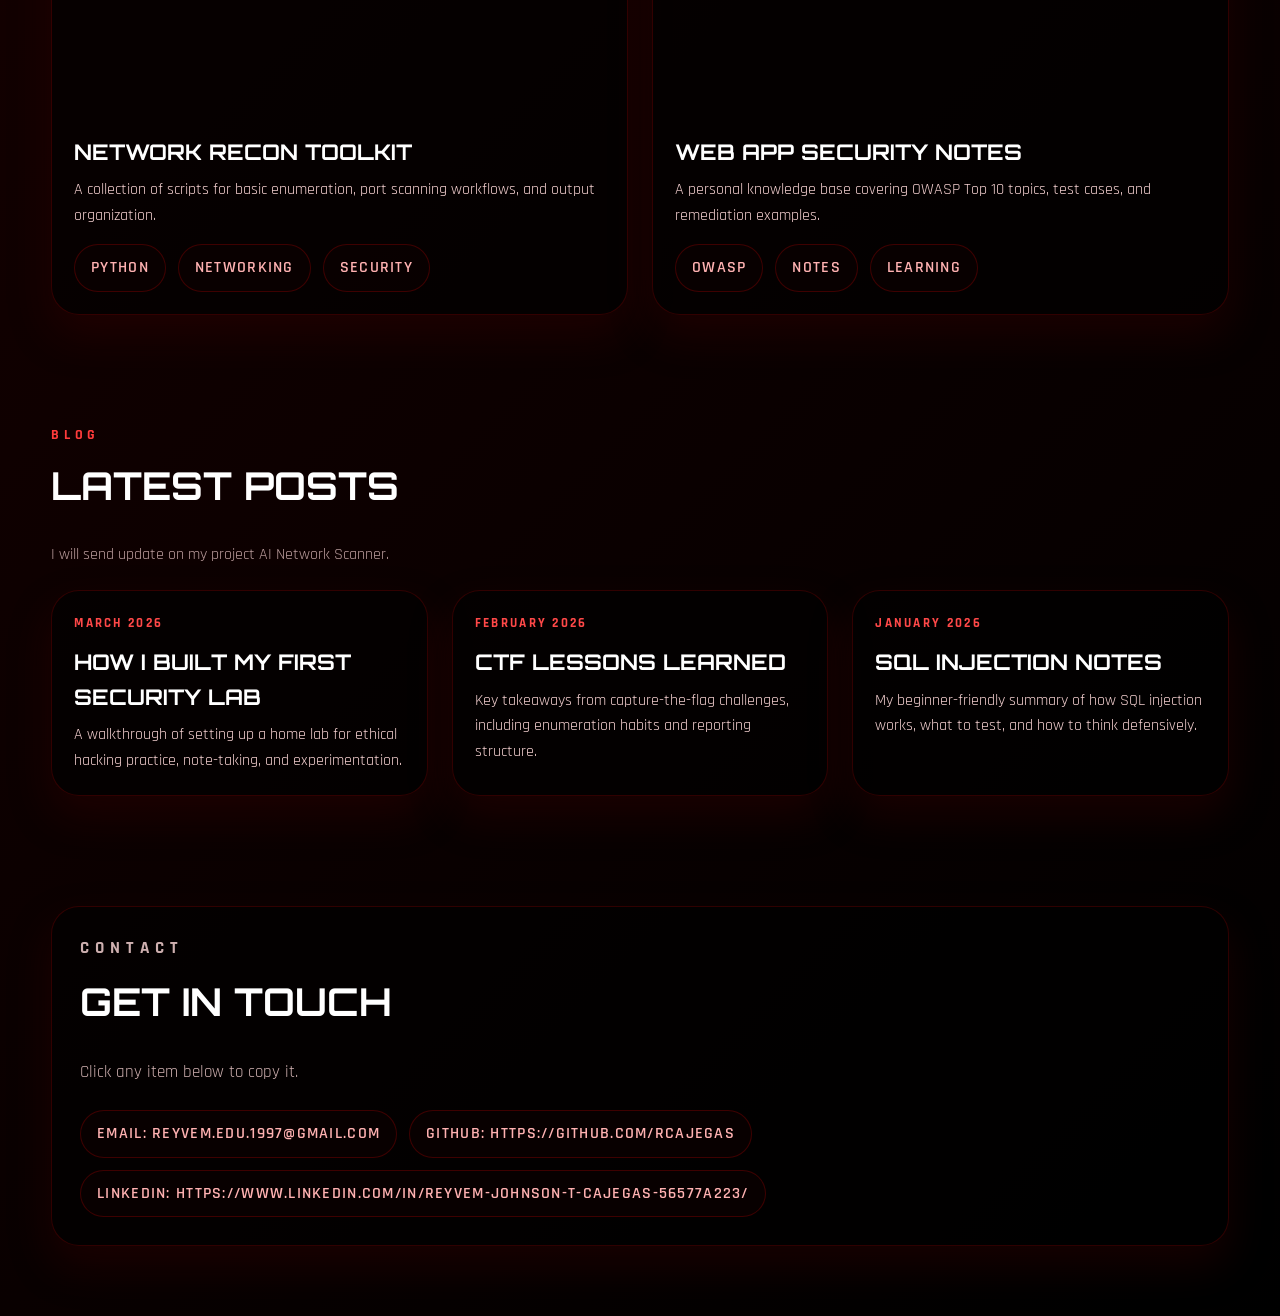
==== commit 98512fa8: "Update index.html" ====
--- a/index.html
+++ b/index.html
@@ -3,10 +3,13 @@
 <head>
   <meta charset="UTF-8" />
   <meta name="viewport" content="width=device-width, initial-scale=1.0" />
-  <title>Cybersecurity Portfolio</title>
+  <title>My Portfolio | Cybersecurity, AI SEO & Automation Services</title>
+  <meta name="description" content="Portfolio of Reyvem Johnson Cajegas offering cybersecurity services, AI SEO, automation, vulnerability assessments, cybersecurity consulting, and cybersecurity awareness training.">
+  <meta name="keywords" content="cybersecurity services, AI SEO, automation, vulnerability assessment, cybersecurity consulting, security awareness training, ethical hacker, penetration testing">
   <link rel="preconnect" href="https://fonts.googleapis.com">
   <link rel="preconnect" href="https://fonts.gstatic.com" crossorigin>
   <link href="https://fonts.googleapis.com/css2?family=Orbitron:wght@400;700;900&family=Rajdhani:wght@400;500;600;700&display=swap" rel="stylesheet">
+
   <style>
     * {
       margin: 0;
@@ -87,7 +90,8 @@
       align-items: center;
     }
 
-    .eyebrow, .section-tag {
+    .eyebrow,
+    .section-tag {
       color: #ff3b3b;
       text-transform: uppercase;
       font-weight: 700;
@@ -95,7 +99,8 @@
       font-size: 0.85rem;
     }
 
-    .hero h1, .section-title {
+    .hero h1,
+    .section-title {
       font-family: 'Orbitron', sans-serif;
       text-transform: uppercase;
       color: white;
@@ -316,6 +321,7 @@
     }
   </style>
 </head>
+
 <body>
   <nav class="navbar">
     <div class="container nav-inner">
@@ -323,6 +329,7 @@
       <ul class="nav-links">
         <li><a href="#home">Home</a></li>
         <li><a href="#about">About</a></li>
+        <li><a href="#services">Services</a></li>
         <li><a href="#certificates">Certificates</a></li>
         <li><a href="#blog">Blog</a></li>
         <li><a href="#contact">Contact</a></li>
@@ -345,7 +352,7 @@
       </div>
 
       <div class="hero-image">
-        <img src="image45.png" alt="Reyvem Johnson Cajegas">
+        <img src="image45.png" alt="Reyvem Johnson Cajegas cybersecurity instructor and AI SEO consultant">
       </div>
     </section>
 
@@ -362,6 +369,7 @@
             I offer IT Help Desk services, Cybersecurity, and Penetration Testing to keep your systems safe and running smoothly. Whether you need daily tech support, help fixing issues, or checking your system for security risks, I can help protect your business. I also help businesses grow using AI-powered SEO and automation tools like n8n and Zapier. I can set up workflows to save you time, reduce manual work, and make your processes more efficient. If you want to improve your online presence and run your business smarter, I’m here to help. Let’s work together!
           </p>
         </div>
+
         <div class="about-side">
           <h3 class="section-title" style="font-size:1.4rem; margin-bottom:18px;">Focus Areas</h3>
           <div class="focus-tags">
@@ -385,6 +393,73 @@
       </div>
     </section>
 
+    <section id="services">
+      <p class="section-tag">Services</p>
+      <h2 class="section-title">Cybersecurity, AI SEO & Automation Services</h2>
+
+      <div class="grid-2">
+        <div class="card">
+          <div class="card-content">
+            <h3>Security Operations Defend</h3>
+            <p>
+              Our Security Operations Defend service provides continuous cybersecurity monitoring, rapid threat detection, and incident response to protect businesses from cyberattacks, ransomware, malware, and unauthorized access. Using advanced security tools and experienced analysts, we identify, investigate, and respond to security incidents before they impact business operations, networks, and sensitive data.
+            </p>
+          </div>
+        </div>
+
+        <div class="card">
+          <div class="card-content">
+            <h3>AI SEO</h3>
+            <p>
+              AI SEO services leverage artificial intelligence to optimize website content, improve Google search rankings, and increase targeted organic traffic. By analyzing keywords, search trends, competitor strategies, and user behavior, we develop smart SEO strategies that improve online visibility, website engagement, and digital growth for businesses and brands.
+            </p>
+          </div>
+        </div>
+
+        <div class="card">
+          <div class="card-content">
+            <h3>Automation</h3>
+            <p>
+              Our business automation solutions streamline repetitive tasks, workflows, and operational processes to improve productivity and reduce costs. Using tools such as Zapier, n8n, and AI-powered integrations, we create intelligent automation systems that save time, reduce manual errors, and help businesses operate more efficiently.
+            </p>
+          </div>
+        </div>
+
+        <div class="card">
+          <div class="card-content">
+            <h3>Vulnerability Assessments</h3>
+            <p>
+              Vulnerability Assessments identify cybersecurity weaknesses in systems, applications, cloud environments, and networks before attackers can exploit them. We provide detailed security analysis, risk identification, and actionable remediation recommendations to strengthen your organization's security posture and compliance readiness.
+            </p>
+          </div>
+        </div>
+
+        <div class="card">
+          <div class="card-content">
+            <h3>Cybersecurity Consulting</h3>
+            <p>
+              Our Cybersecurity Consulting services provide strategic security guidance to help organizations build secure and resilient digital infrastructures. We assess cybersecurity risks, develop security frameworks, improve compliance readiness, and deliver tailored cybersecurity solutions aligned with business goals and industry best practices.
+            </p>
+          </div>
+        </div>
+
+        <div class="card">
+          <div class="card-content">
+            <h3>Cybersecurity Awareness Training</h3>
+            <p>
+              Cybersecurity Awareness Training helps employees recognize and prevent phishing attacks, malware infections, social engineering threats, and other cyber risks. Through engaging and practical training programs, we help organizations build a security-aware culture that minimizes human error and improves overall cybersecurity protection.
+            </p>
+          </div>
+        </div>
+      </div>
+
+      <div style="margin-top: 30px; text-align: center;">
+        <p class="blog-note" style="font-size: 1.1rem;">
+          Please contact for pricing.
+        </p>
+      </div>
+    </section>
+
     <section id="certificates">
       <p class="section-tag">Certificates</p>
       <h2 class="section-title">Achievements</h2>
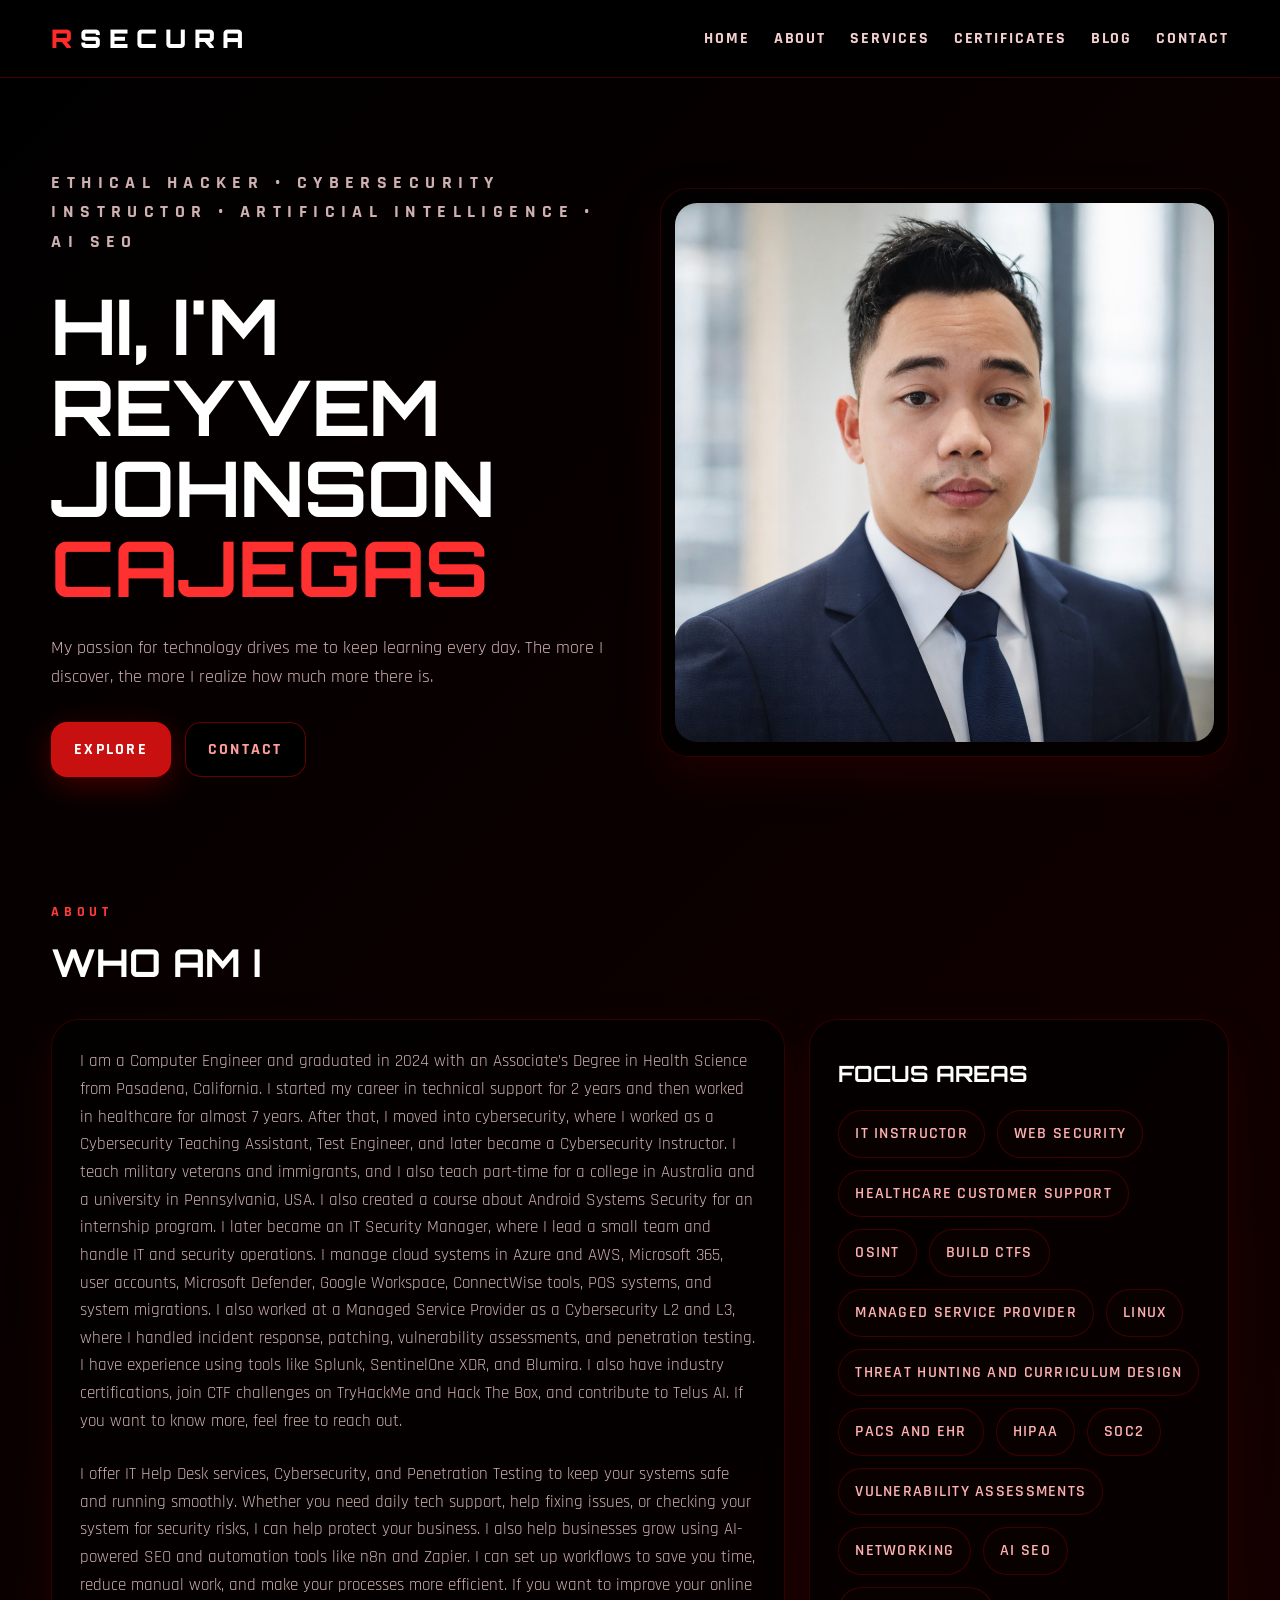
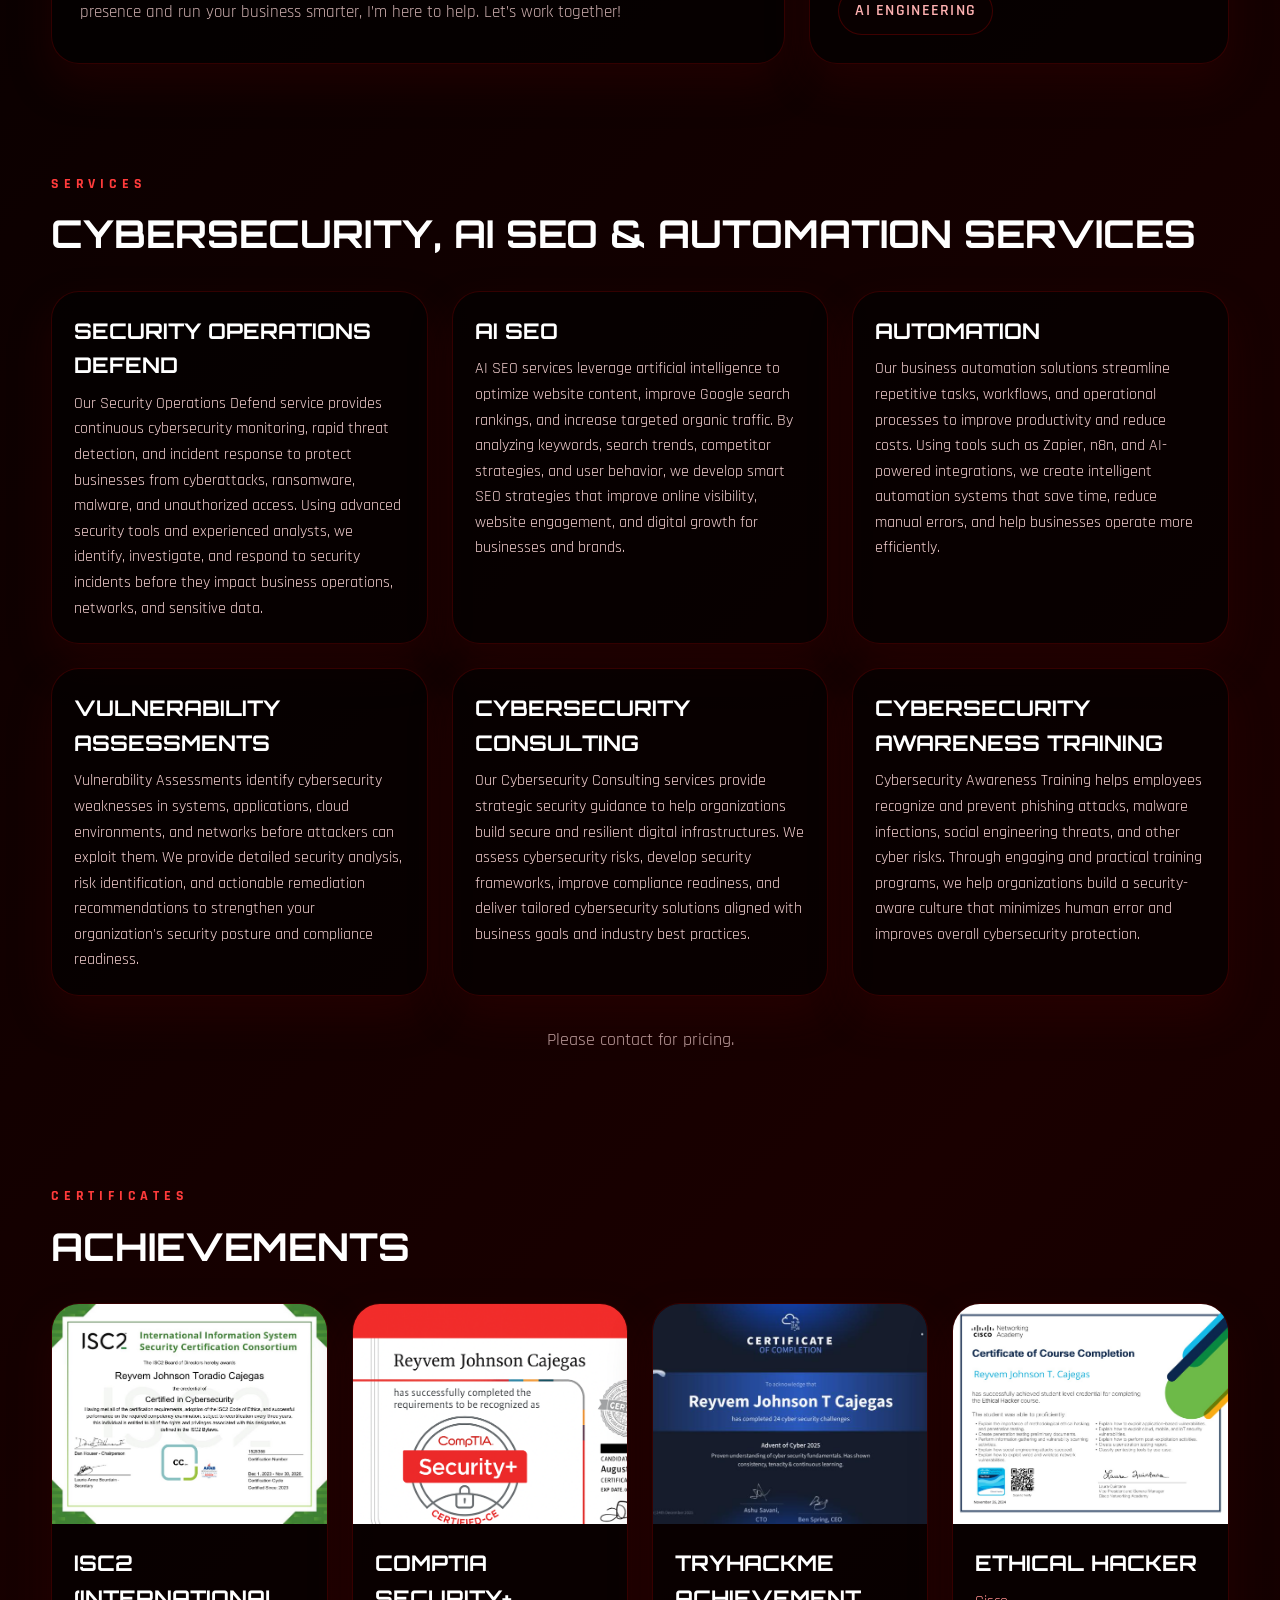
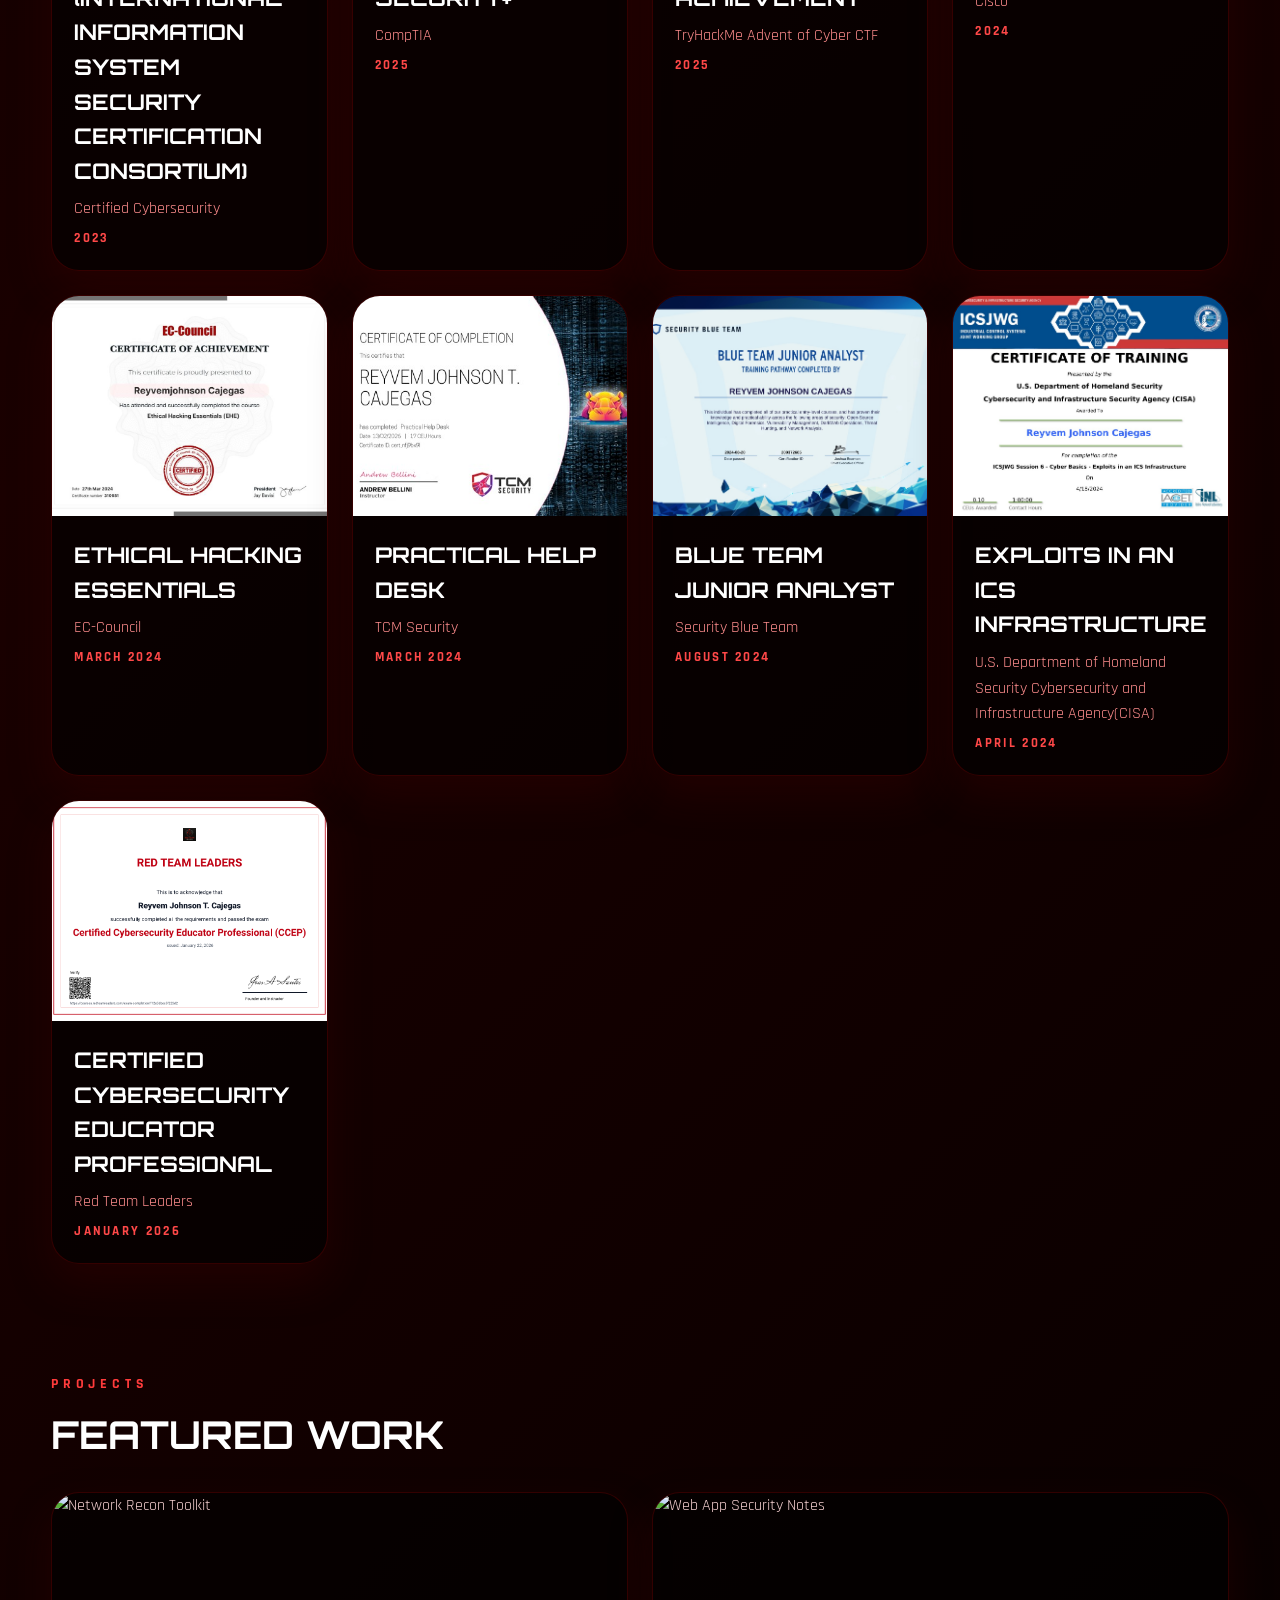
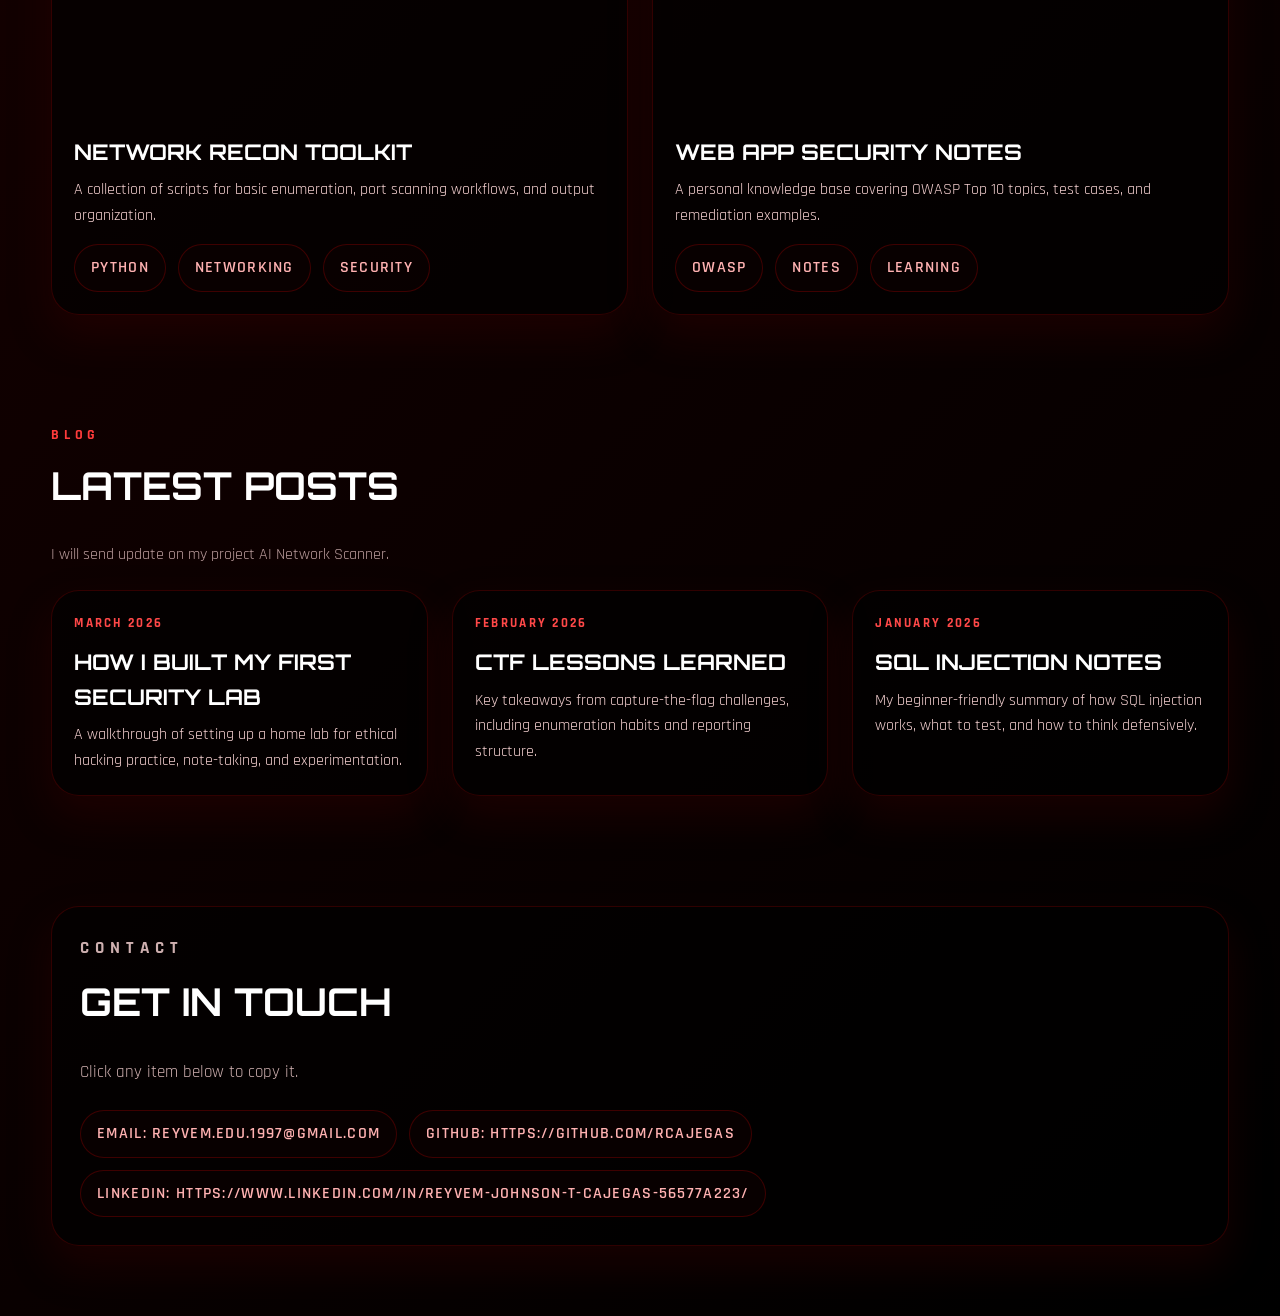
==== commit ba64d3d0: "Update index.html" ====
--- a/index.html
+++ b/index.html
@@ -82,6 +82,44 @@
       color: white;
     }
 
+    .dropdown {
+      position: relative;
+    }
+
+    .dropdown-menu {
+      display: none;
+      position: absolute;
+      top: 100%;
+      left: 0;
+      min-width: 300px;
+      background: rgba(0, 0, 0, 0.96);
+      border: 1px solid rgba(255, 0, 0, 0.35);
+      border-radius: 16px;
+      box-shadow: 0 18px 35px rgba(60, 0, 0, 0.55);
+      list-style: none;
+      padding: 12px 0;
+      z-index: 2000;
+    }
+
+    .dropdown-menu li a {
+      display: block;
+      padding: 12px 18px;
+      color: #ffb1b1;
+      font-size: 0.9rem;
+      letter-spacing: 0.08em;
+      white-space: nowrap;
+      text-transform: uppercase;
+    }
+
+    .dropdown-menu li a:hover {
+      background: rgba(255, 0, 0, 0.18);
+      color: white;
+    }
+
+    .dropdown:hover .dropdown-menu {
+      display: block;
+    }
+
     .hero {
       padding: 90px 0 70px;
       display: grid;
@@ -265,6 +303,13 @@
       overflow: hidden;
     }
 
+    .card:hover {
+      transform: translateY(-4px);
+      transition: 0.25s ease;
+      border-color: rgba(255, 0, 0, 0.45);
+      box-shadow: 0 24px 50px rgba(255, 0, 0, 0.18);
+    }
+
     .card img {
       width: 100%;
       height: 220px;
@@ -315,6 +360,11 @@
         justify-content: center;
       }
 
+      .dropdown-menu {
+        left: 50%;
+        transform: translateX(-50%);
+      }
+
       .about-grid {
         grid-template-columns: 1fr;
       }
@@ -326,12 +376,35 @@
   <nav class="navbar">
     <div class="container nav-inner">
       <div class="logo">R<span>SECURA</span></div>
+
       <ul class="nav-links">
         <li><a href="#home">Home</a></li>
+
         <li><a href="#about">About</a></li>
-        <li><a href="#services">Services</a></li>
+
+        <li class="dropdown">
+          <a href="#services">Services</a>
+          <ul class="dropdown-menu">
+            <li><a href="#security-operations-defend">Security Operations Defend</a></li>
+            <li><a href="#ai-seo">AI SEO</a></li>
+            <li><a href="#automation">Automation</a></li>
+            <li><a href="#vulnerability-assessments">Vulnerability Assessments</a></li>
+            <li><a href="#cybersecurity-consulting">Cybersecurity Consulting</a></li>
+            <li><a href="#cybersecurity-awareness-training">Cybersecurity Awareness Training</a></li>
+          </ul>
+        </li>
+
         <li><a href="#certificates">Certificates</a></li>
-        <li><a href="#blog">Blog</a></li>
+
+        <li class="dropdown">
+          <a href="#blog">Blog</a>
+          <ul class="dropdown-menu">
+            <li><a href="#blog-security-lab">How I Built My First Security Lab</a></li>
+            <li><a href="#blog-ctf-lessons">CTF Lessons Learned</a></li>
+            <li><a href="#blog-sql-injection">SQL Injection Notes</a></li>
+          </ul>
+        </li>
+
         <li><a href="#contact">Contact</a></li>
       </ul>
     </div>
@@ -359,10 +432,11 @@
     <section id="about">
       <p class="section-tag">About</p>
       <h2 class="section-title">Who Am I</h2>
+
       <div class="about-grid">
         <div class="about-main">
           <p>
-            I am a Computer Engineer and graduated in 2024 with an Associate’s Degree in Health Science from Pasadena, California. I started my career in technical support for 2 years and then worked in healthcare for almost 7 years. After that, I moved into cybersecurity, where I worked as a Cybersecurity Teaching Assistant, Test Engineer, and later became a Cybersecurity Instructor. I teach military veterans and immigrants, and I also teach part-time for a college in Australia and a university in Pennsylvania, USA. I also created a course about Android Systems Security for an internship program. I later became an IT Security Manager, where I lead a small team and handle IT and security operations. I manage cloud systems in Azure and AWS, Microsoft 365, user accounts, Microsoft Defender, Google Workspace, ConnectWise tools, POS systems, and system migrations. I also worked at a Managed Service Provider as a Cybersecurity L2 (and L3), where I handled incident response, patching, vulnerability assessments, and penetration testing. I have experience using tools like Splunk, SentinelOne XDR, and Blumira. I also have industry certifications, join CTF challenges on TryHackMe and Hack The Box, and contribute to Telus AI. If you want to know more, feel free to reach out.
+            I am a Computer Engineer and graduated in 2024 with an Associate’s Degree in Health Science from Pasadena, California. I started my career in technical support for 2 years and then worked in healthcare for almost 7 years. After that, I moved into cybersecurity, where I worked as a Cybersecurity Teaching Assistant, Test Engineer, and later became a Cybersecurity Instructor. I teach military veterans and immigrants, and I also teach part-time for a college in Australia and a university in Pennsylvania, USA. I also created a course about Android Systems Security for an internship program. I later became an IT Security Manager, where I lead a small team and handle IT and security operations. I manage cloud systems in Azure and AWS, Microsoft 365, user accounts, Microsoft Defender, Google Workspace, ConnectWise tools, POS systems, and system migrations. I also worked at a Managed Service Provider as a Cybersecurity L2 and L3, where I handled incident response, patching, vulnerability assessments, and penetration testing. I have experience using tools like Splunk, SentinelOne XDR, and Blumira. I also have industry certifications, join CTF challenges on TryHackMe and Hack The Box, and contribute to Telus AI. If you want to know more, feel free to reach out.
           </p>
           <br>
           <p>
@@ -398,7 +472,7 @@
       <h2 class="section-title">Cybersecurity, AI SEO & Automation Services</h2>
 
       <div class="grid-2">
-        <div class="card">
+        <div class="card" id="security-operations-defend">
           <div class="card-content">
             <h3>Security Operations Defend</h3>
             <p>
@@ -407,7 +481,7 @@
           </div>
         </div>
 
-        <div class="card">
+        <div class="card" id="ai-seo">
           <div class="card-content">
             <h3>AI SEO</h3>
             <p>
@@ -416,7 +490,7 @@
           </div>
         </div>
 
-        <div class="card">
+        <div class="card" id="automation">
           <div class="card-content">
             <h3>Automation</h3>
             <p>
@@ -425,7 +499,7 @@
           </div>
         </div>
 
-        <div class="card">
+        <div class="card" id="vulnerability-assessments">
           <div class="card-content">
             <h3>Vulnerability Assessments</h3>
             <p>
@@ -434,7 +508,7 @@
           </div>
         </div>
 
-        <div class="card">
+        <div class="card" id="cybersecurity-consulting">
           <div class="card-content">
             <h3>Cybersecurity Consulting</h3>
             <p>
@@ -443,7 +517,7 @@
           </div>
         </div>
 
-        <div class="card">
+        <div class="card" id="cybersecurity-awareness-training">
           <div class="card-content">
             <h3>Cybersecurity Awareness Training</h3>
             <p>
@@ -486,13 +560,16 @@
         <p class="section-tag">Contact</p>
         <h2 class="section-title">Get In Touch</h2>
         <p>Click any item below to copy it.</p>
+
         <div class="contact-grid" style="margin-top: 24px;">
           <div class="contact-item" onclick="copyText('reyvem.edu.1997@gmail.com', this)">
             Email: reyvem.edu.1997@gmail.com
           </div>
+
           <div class="contact-item" onclick="copyText('https://github.com/rcajegas', this)">
             GitHub: https://github.com/rcajegas
           </div>
+
           <div class="contact-item" onclick="copyText('https://www.linkedin.com/in/reyvem-johnson-t-cajegas-56577a223/', this)">
             LinkedIn: https://www.linkedin.com/in/reyvem-johnson-t-cajegas-56577a223/
           </div>
@@ -576,16 +653,19 @@
 
     const posts = [
       {
+        id: "blog-security-lab",
         title: "How I Built My First Security Lab",
         date: "March 2026",
         excerpt: "A walkthrough of setting up a home lab for ethical hacking practice, note-taking, and experimentation."
       },
       {
+        id: "blog-ctf-lessons",
         title: "CTF Lessons Learned",
         date: "February 2026",
         excerpt: "Key takeaways from capture-the-flag challenges, including enumeration habits and reporting structure."
       },
       {
+        id: "blog-sql-injection",
         title: "SQL Injection Notes",
         date: "January 2026",
         excerpt: "My beginner-friendly summary of how SQL injection works, what to test, and how to think defensively."
@@ -625,7 +705,7 @@
     function renderPosts() {
       const grid = document.getElementById('blog-grid');
       grid.innerHTML = posts.map(post => `
-        <article class="card">
+        <article class="card" id="${post.id}">
           <div class="card-content">
             <p class="small-tag">${post.date}</p>
             <h3 style="margin-top: 12px;">${post.title}</h3>
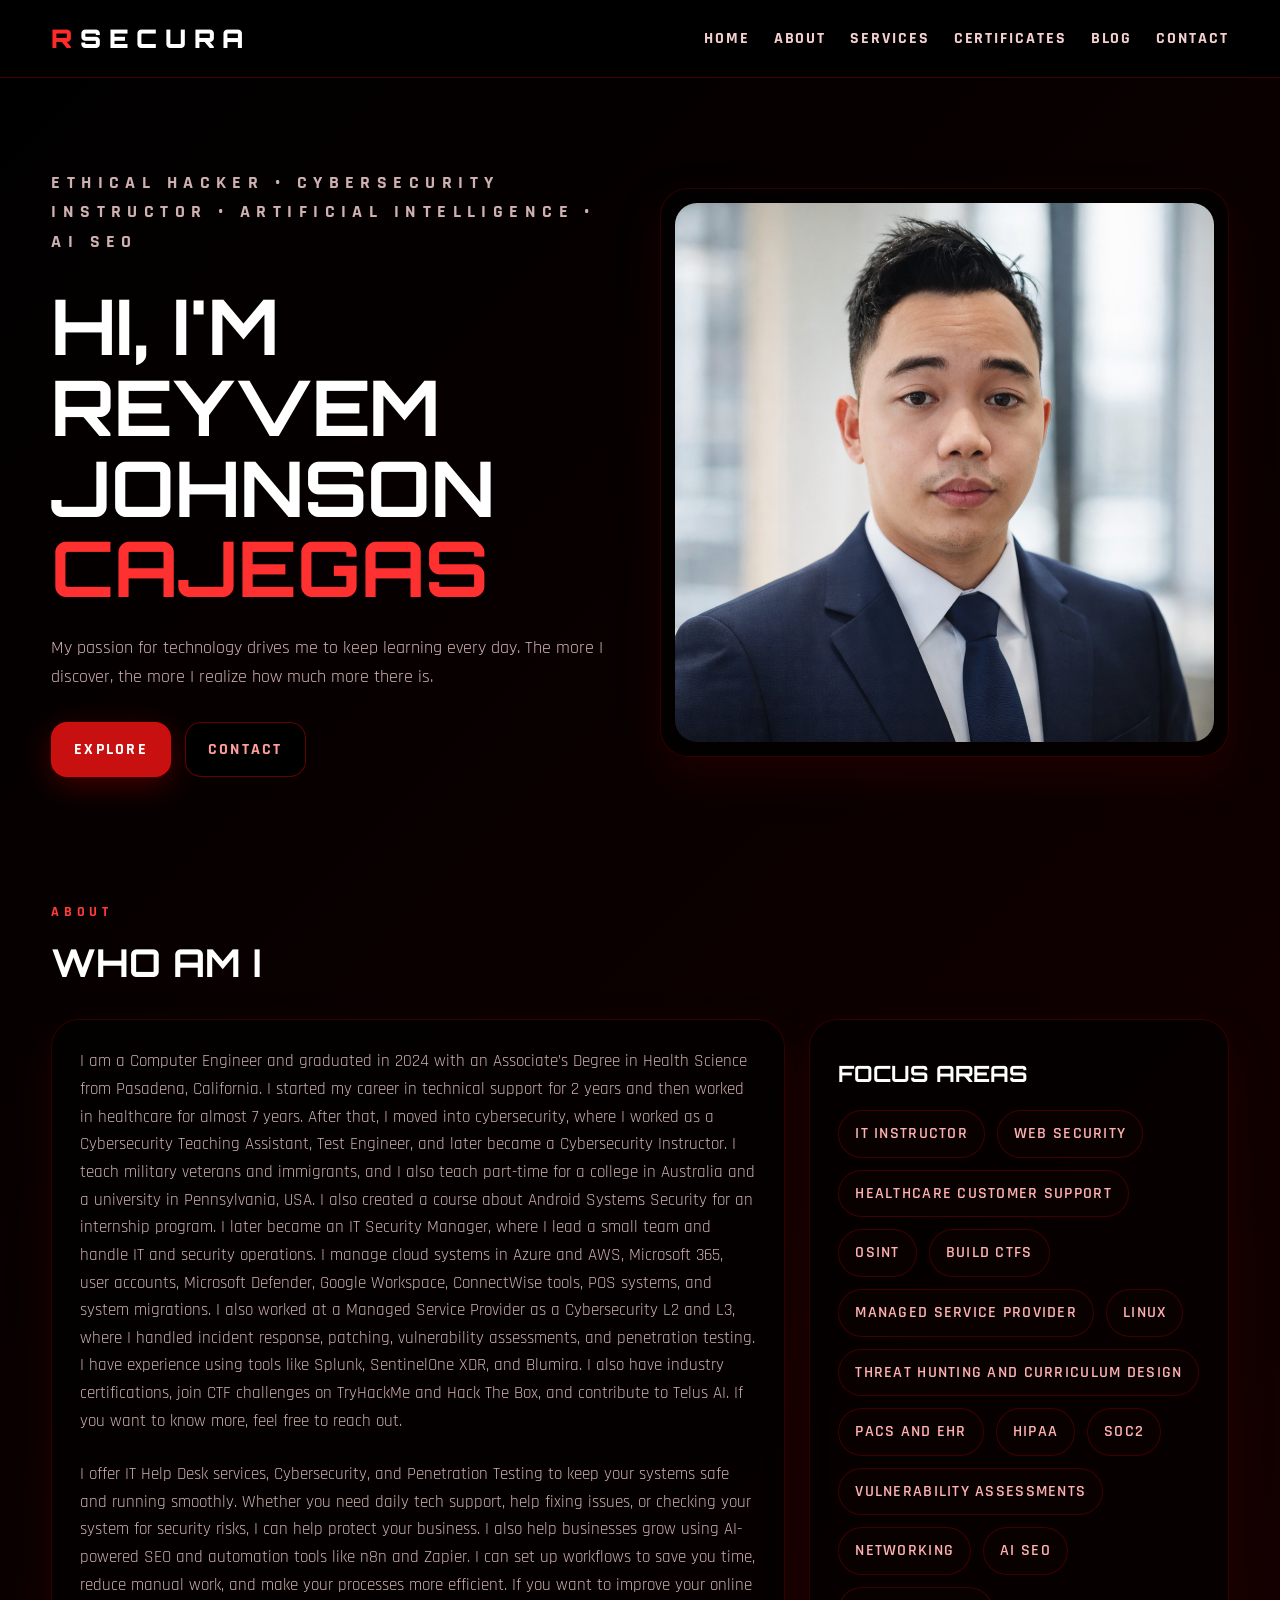
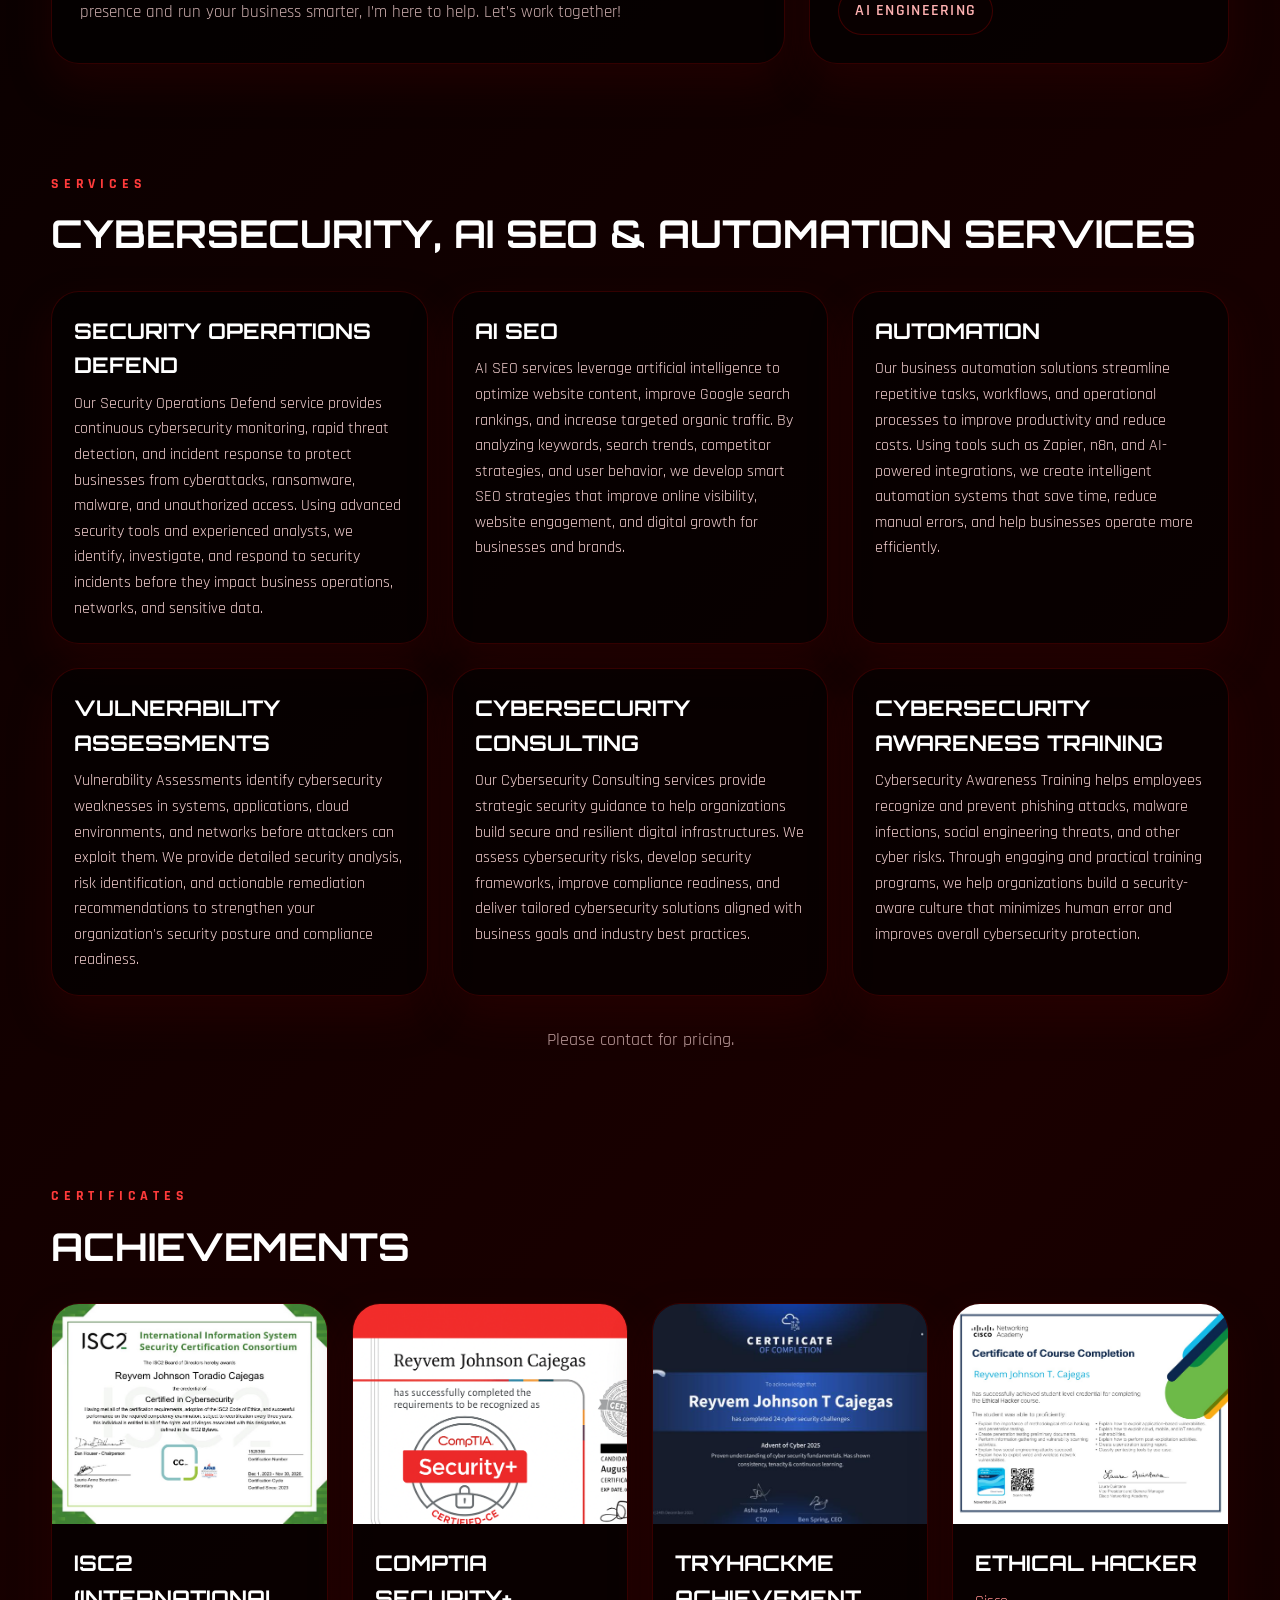
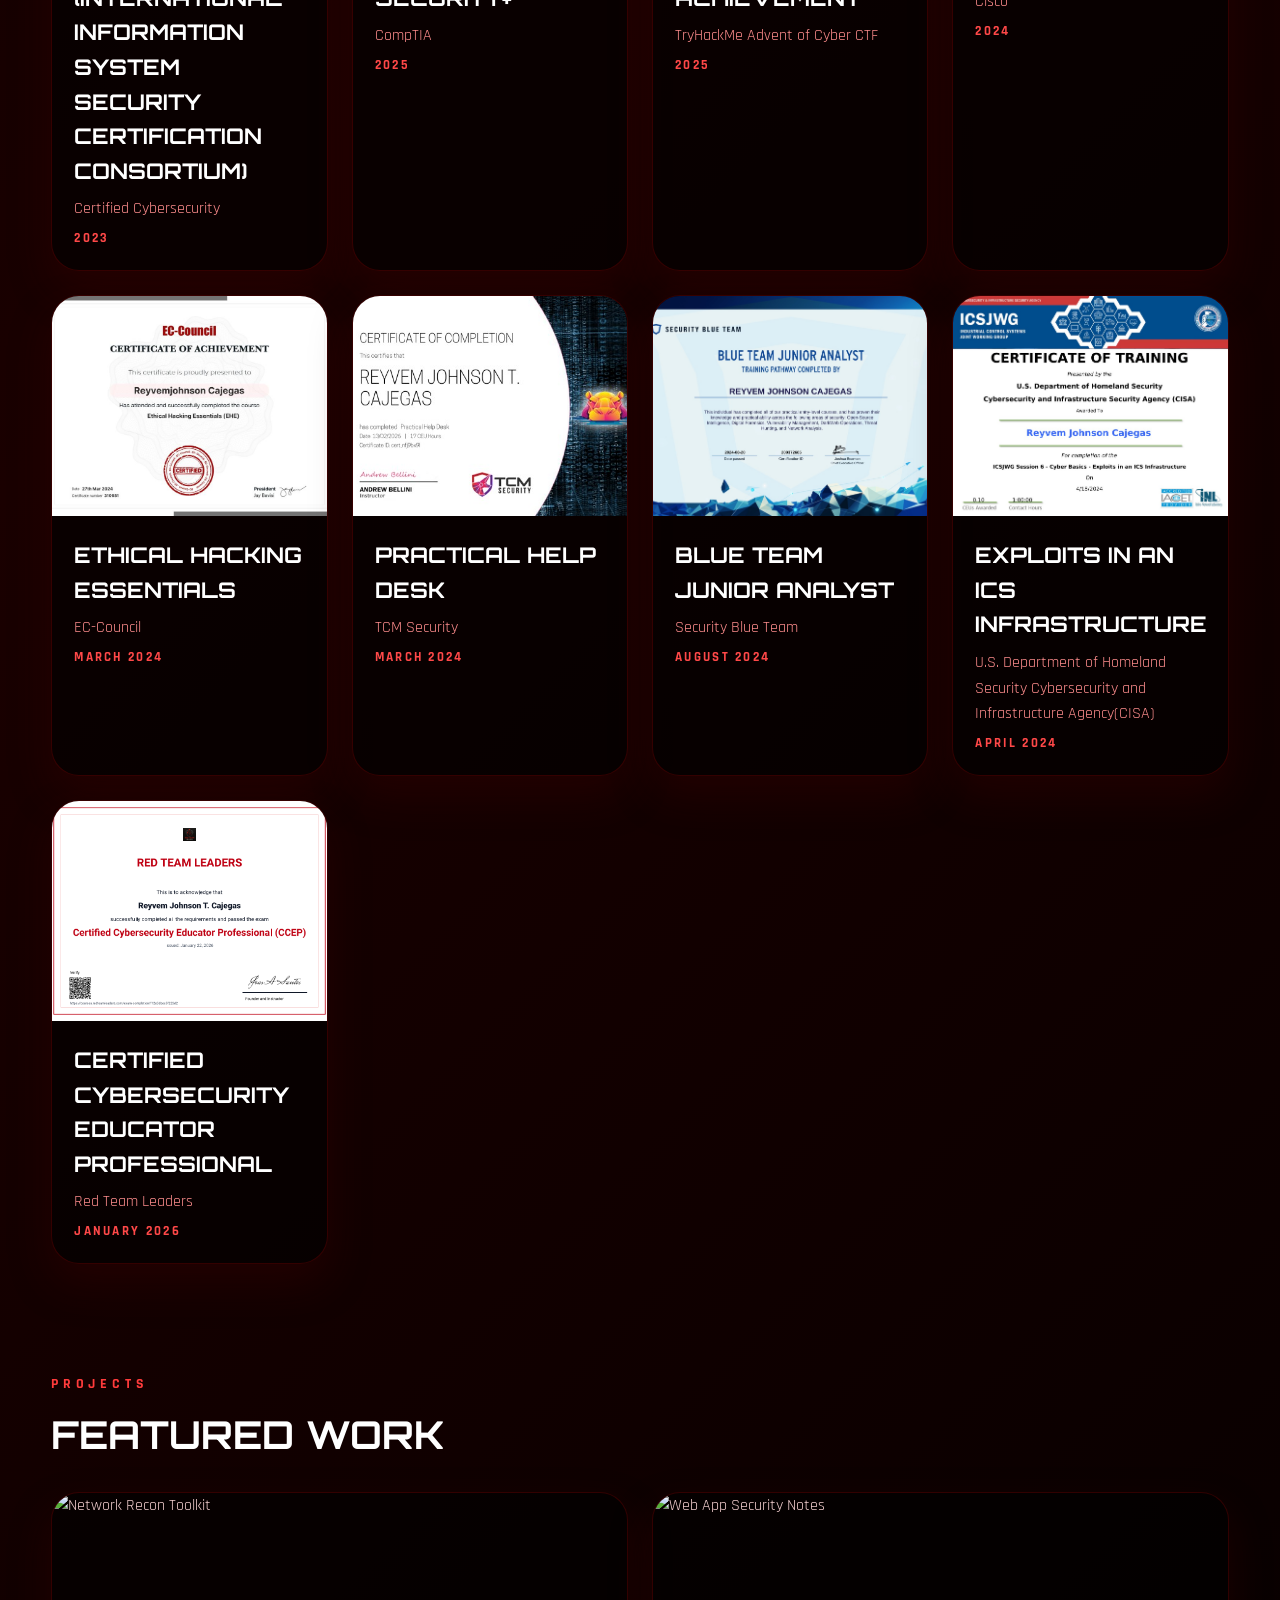
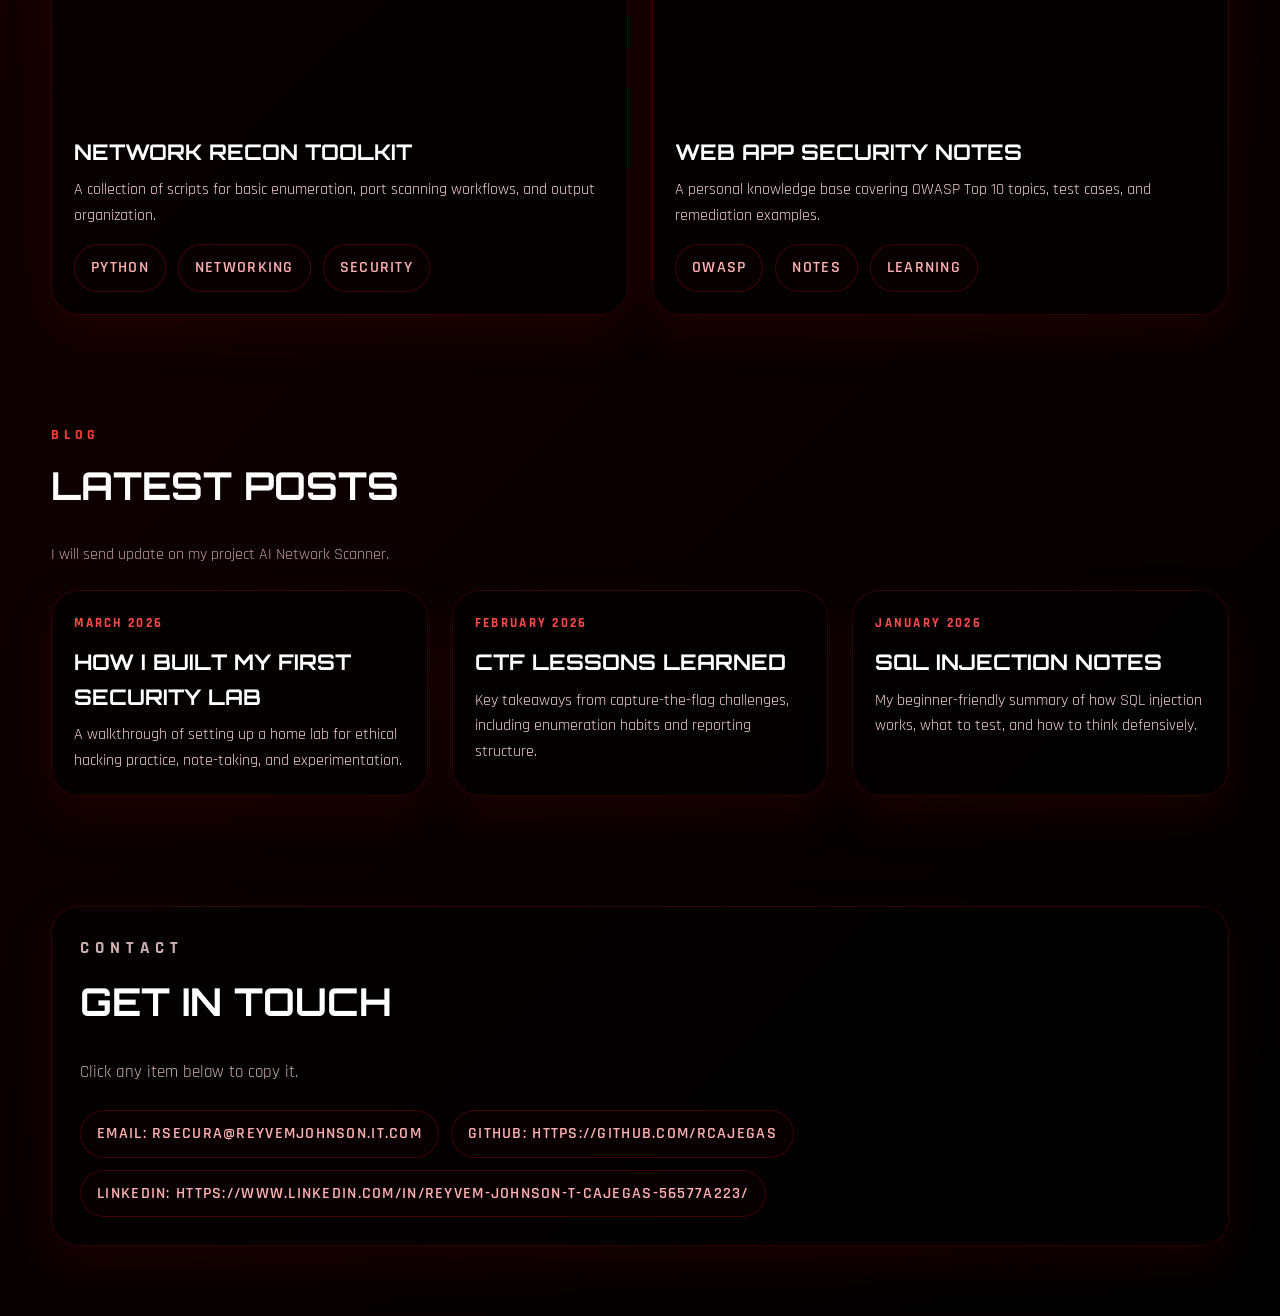
==== commit 2d166001: "Update index.html" ====
--- a/index.html
+++ b/index.html
@@ -562,8 +562,8 @@
         <p>Click any item below to copy it.</p>
 
         <div class="contact-grid" style="margin-top: 24px;">
-          <div class="contact-item" onclick="copyText('reyvem.edu.1997@gmail.com', this)">
-            Email: reyvem.edu.1997@gmail.com
+          <div class="contact-item" onclick="copyText('rsecura@reyvemjohnson.it.com', this)">
+            Email: rsecura@reyvemjohnson.it.com
           </div>
 
           <div class="contact-item" onclick="copyText('https://github.com/rcajegas', this)">
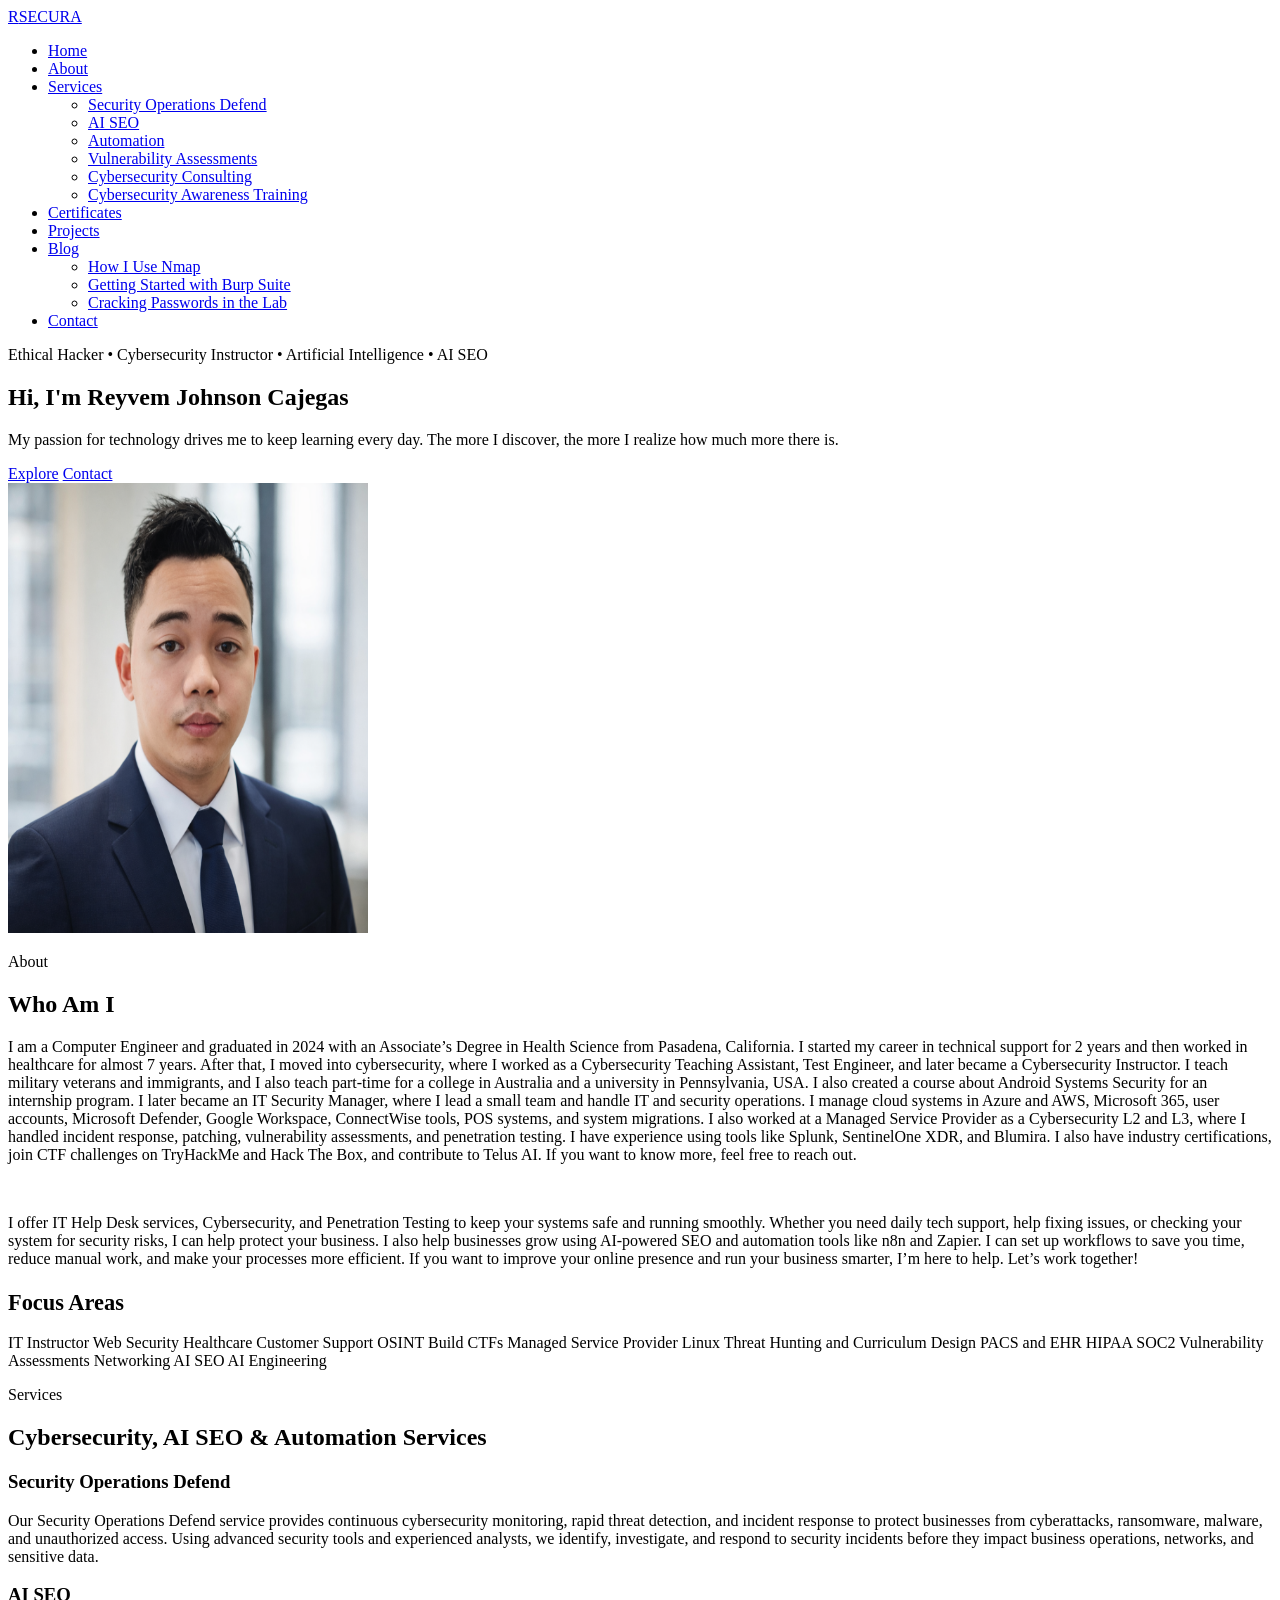
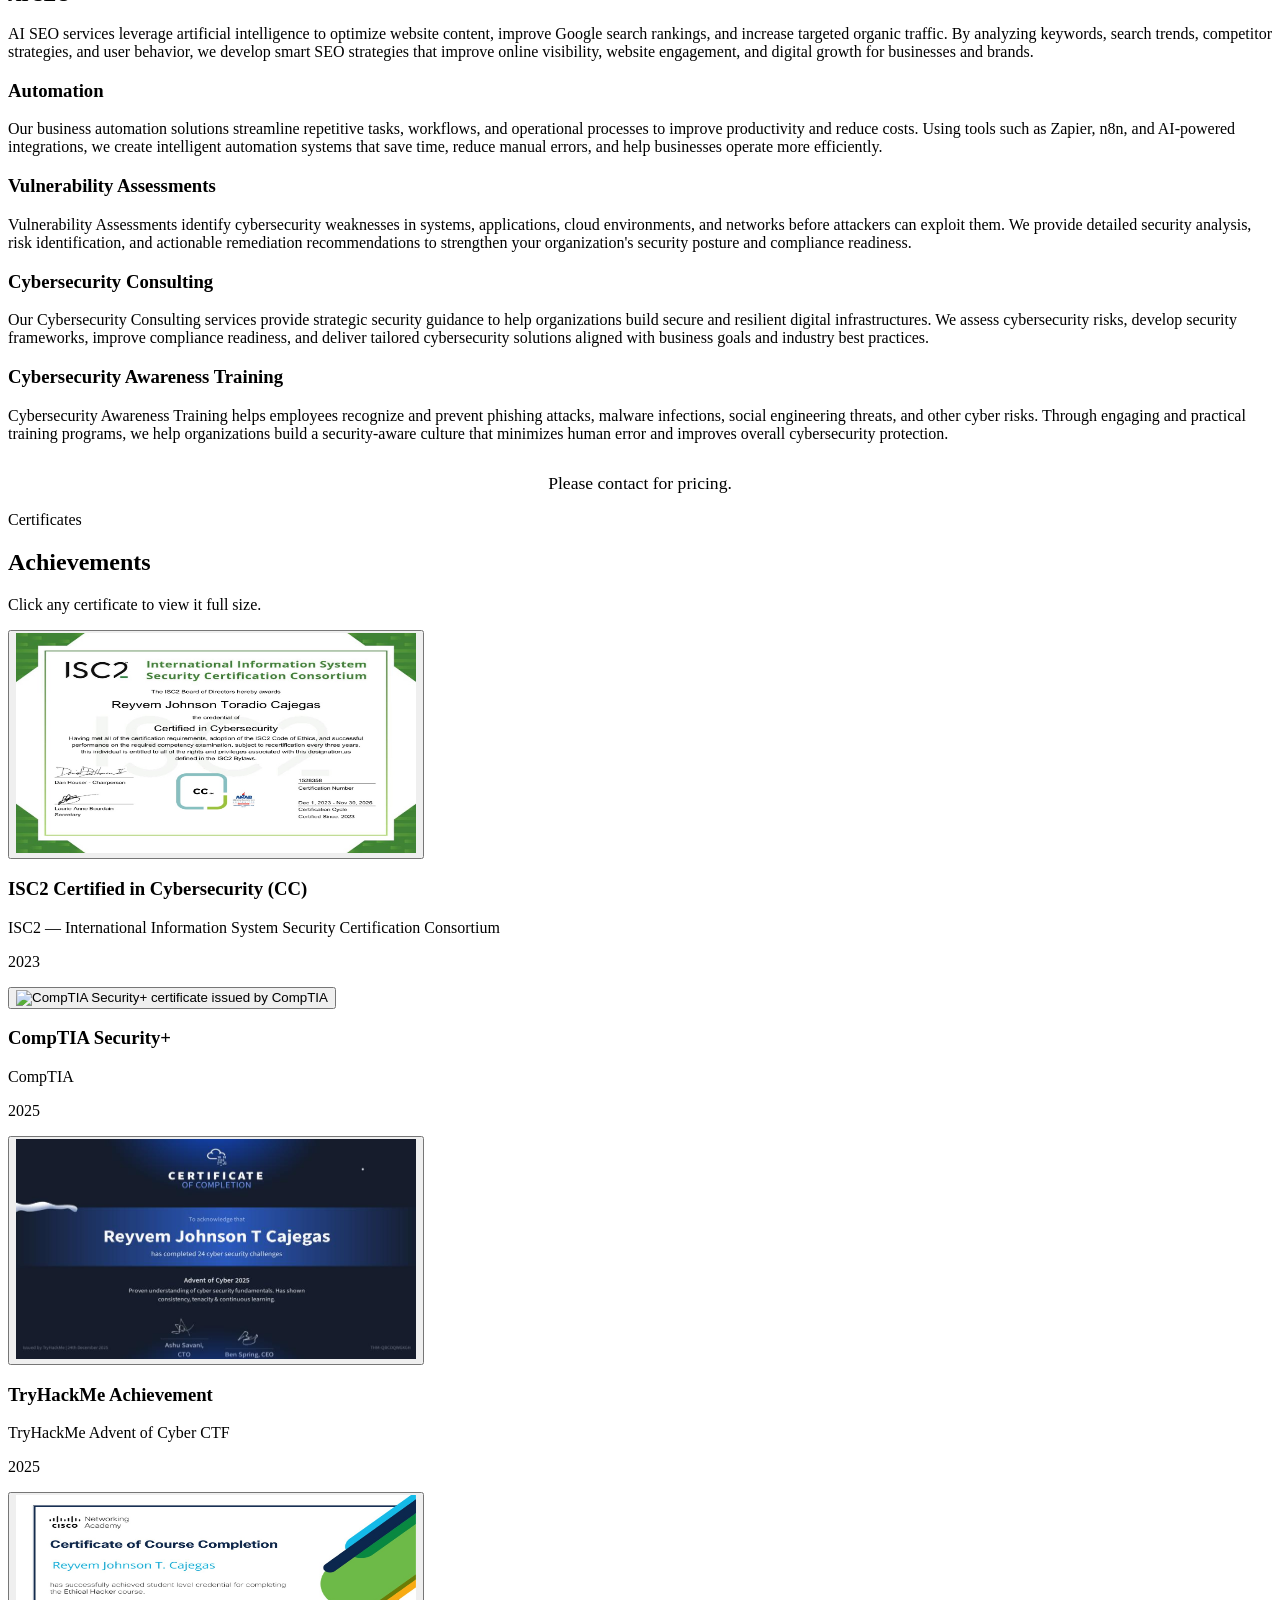
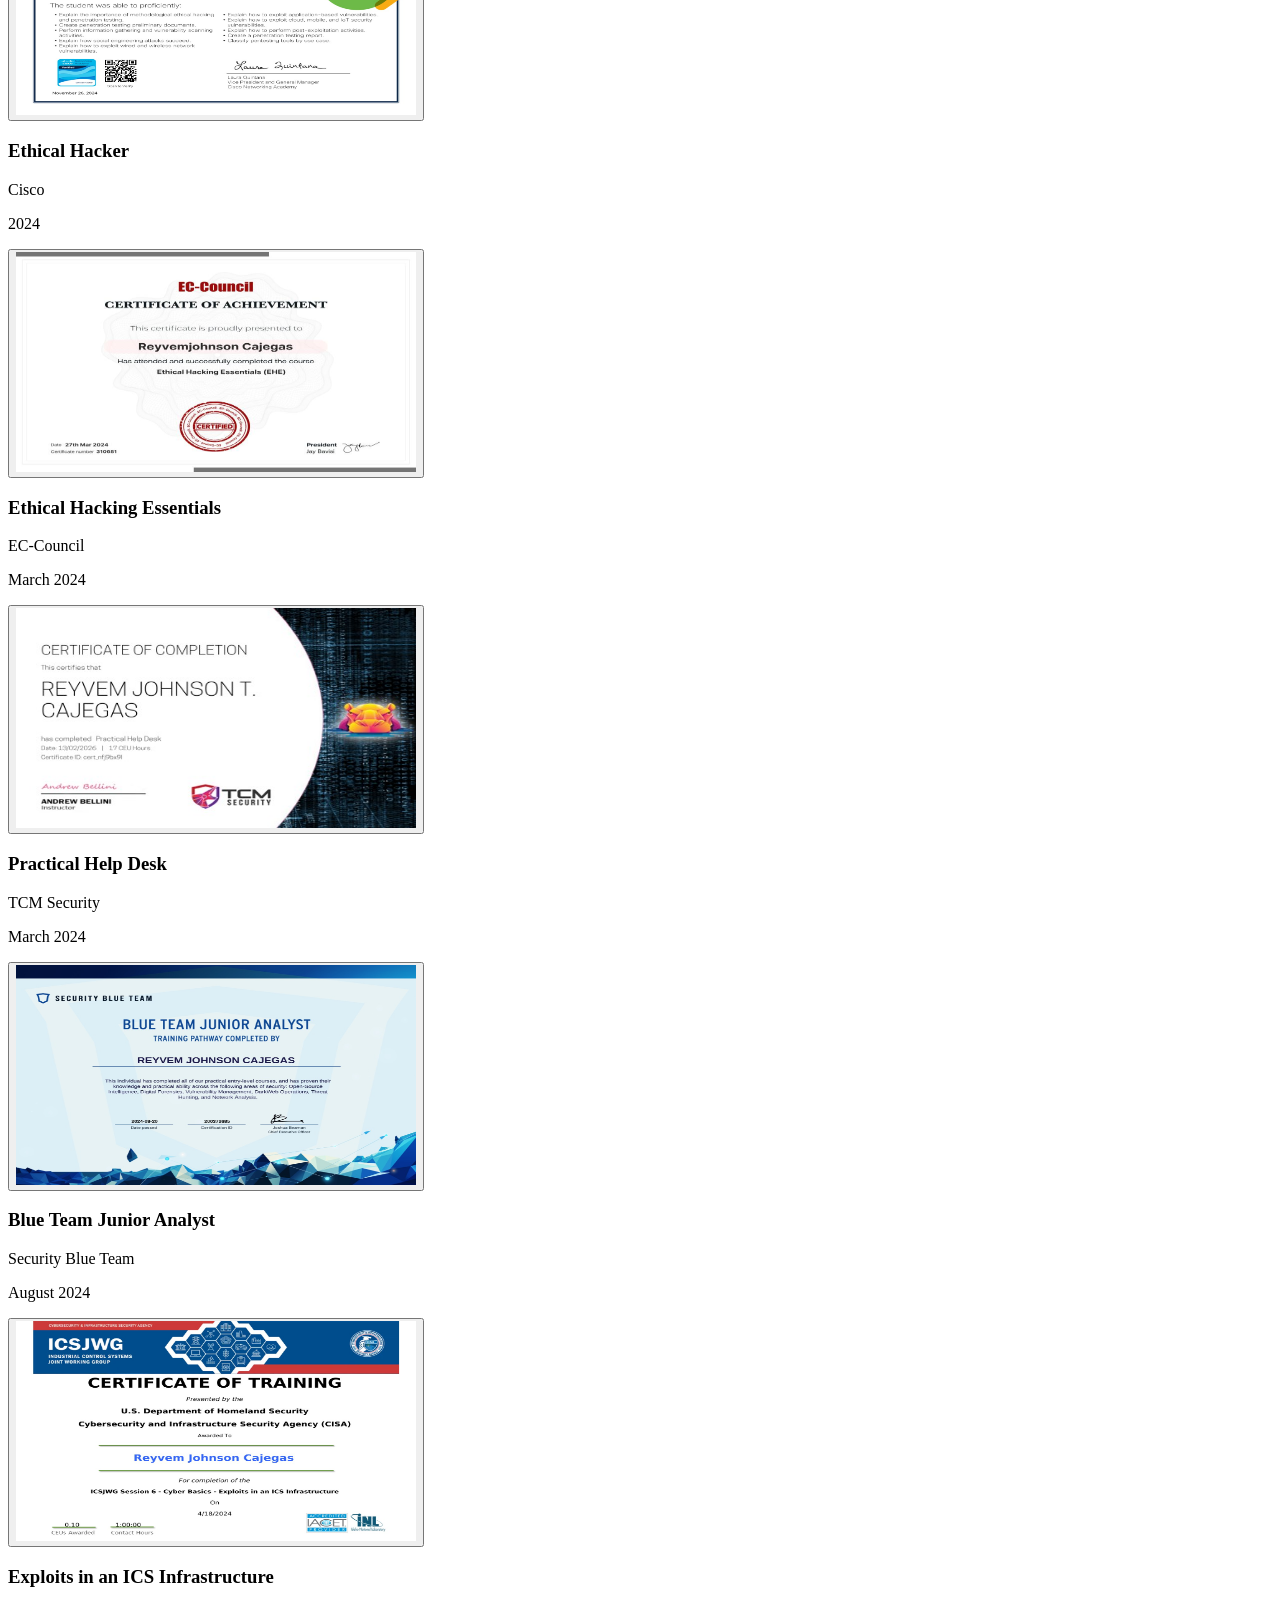
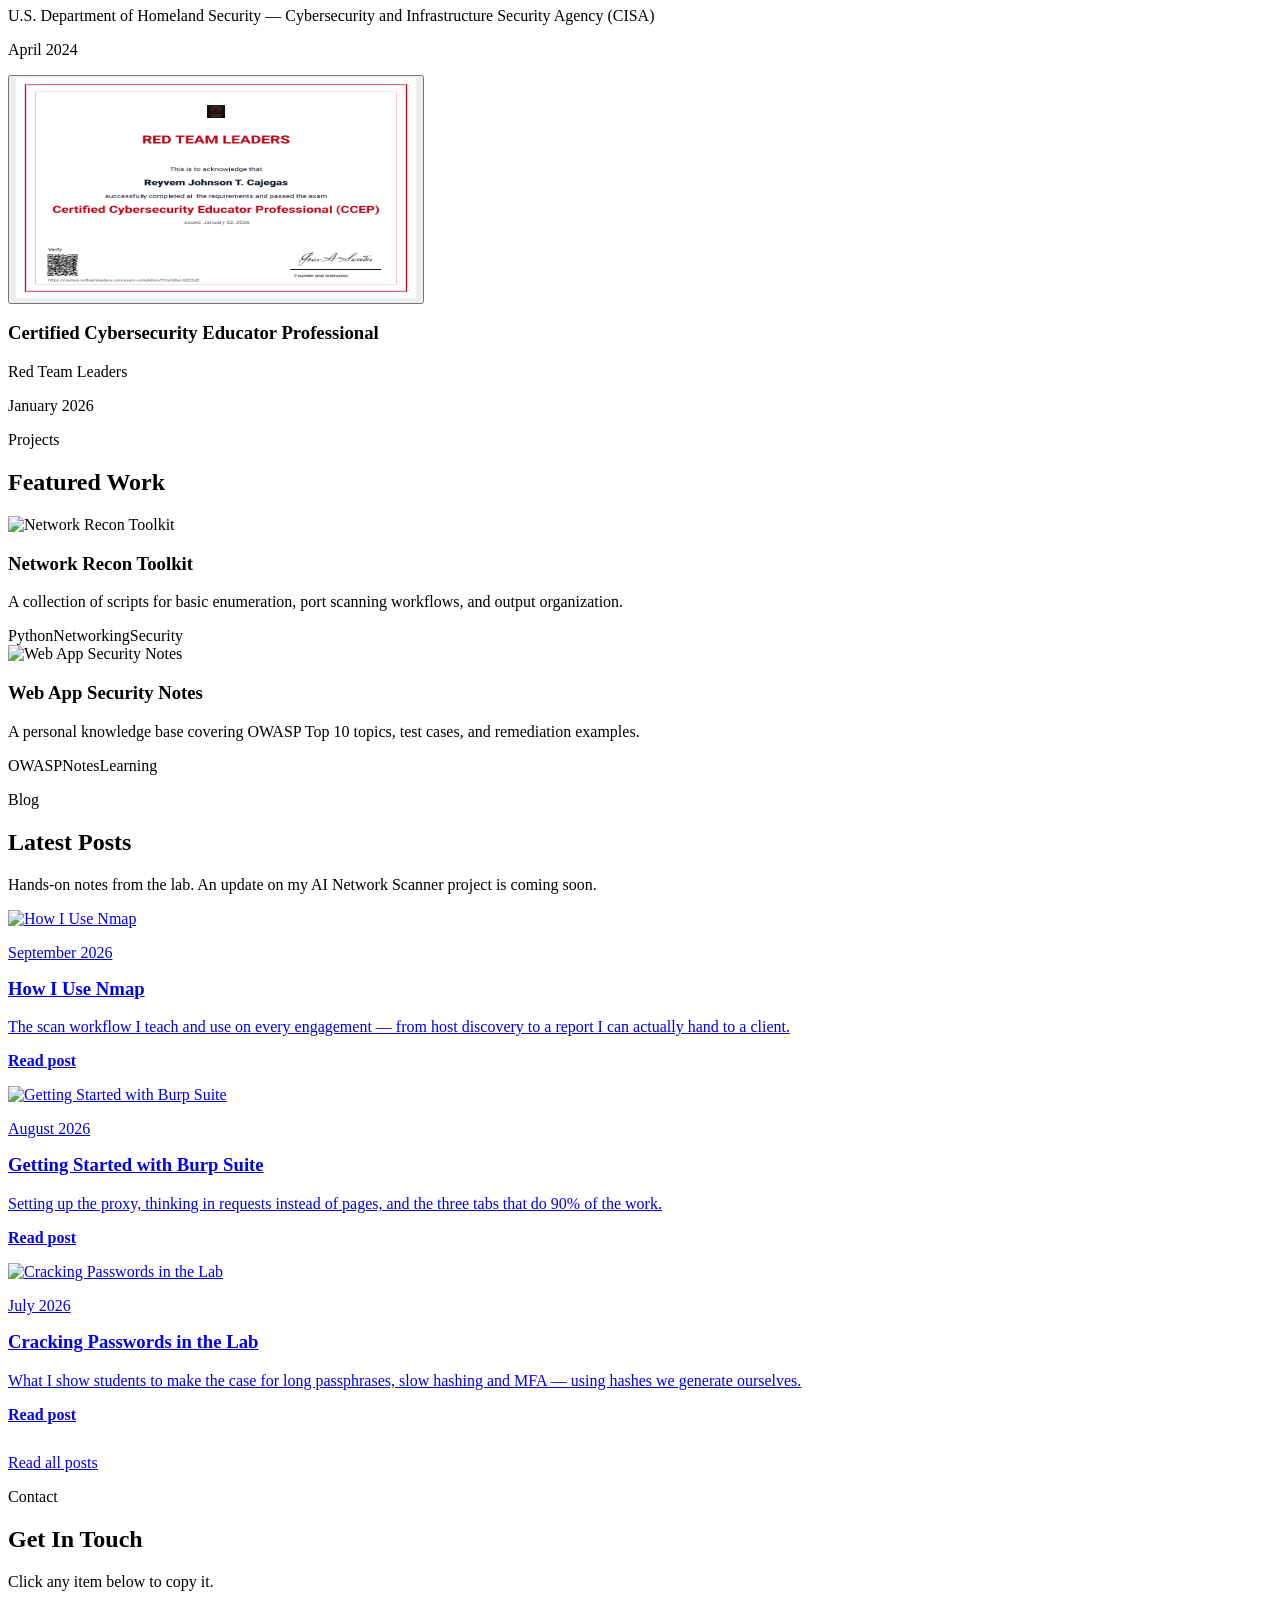
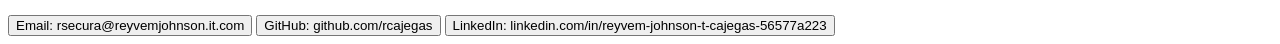
==== commit 3b0379d5: "Update index.html" ====
--- a/index.html
+++ b/index.html
@@ -3,387 +3,66 @@
 <head>
   <meta charset="UTF-8" />
   <meta name="viewport" content="width=device-width, initial-scale=1.0" />
-  <title>My Portfolio | Cybersecurity, AI SEO & Automation Services</title>
-  <meta name="description" content="Portfolio of Reyvem Johnson Cajegas offering cybersecurity services, AI SEO, automation, vulnerability assessments, cybersecurity consulting, and cybersecurity awareness training.">
-  <meta name="keywords" content="cybersecurity services, AI SEO, automation, vulnerability assessment, cybersecurity consulting, security awareness training, ethical hacker, penetration testing">
+  <title>Reyvem Johnson Cajegas | Cybersecurity, AI SEO & Automation Services</title>
+  <meta name="description" content="Reyvem Johnson Cajegas — ethical hacker and cybersecurity instructor offering security operations, vulnerability assessments, cybersecurity consulting, awareness training, AI SEO, and business automation.">
+  <meta name="author" content="Reyvem Johnson Cajegas">
+  <meta name="robots" content="index, follow">
+  <!-- TODO: replace with your final GitHub Pages URL -->
+  <link rel="canonical" href="https://rcajegas.github.io/">
+
+  <!-- Social sharing -->
+  <meta property="og:type" content="website">
+  <meta property="og:title" content="Reyvem Johnson Cajegas | Cybersecurity, AI SEO & Automation">
+  <meta property="og:description" content="Ethical hacker and cybersecurity instructor. Security operations, vulnerability assessments, consulting, training, AI SEO and automation services.">
+  <meta property="og:url" content="https://rcajegas.github.io/">
+  <meta property="og:image" content="https://rcajegas.github.io/image45.png">
+  <meta name="twitter:card" content="summary_large_image">
+  <meta name="twitter:title" content="Reyvem Johnson Cajegas | Cybersecurity, AI SEO & Automation">
+  <meta name="twitter:description" content="Ethical hacker and cybersecurity instructor. Security operations, vulnerability assessments, consulting, training, AI SEO and automation.">
+  <meta name="twitter:image" content="https://rcajegas.github.io/image45.png">
+
   <link rel="preconnect" href="https://fonts.googleapis.com">
   <link rel="preconnect" href="https://fonts.gstatic.com" crossorigin>
   <link href="https://fonts.googleapis.com/css2?family=Orbitron:wght@400;700;900&family=Rajdhani:wght@400;500;600;700&display=swap" rel="stylesheet">
-
-  <style>
-    * {
-      margin: 0;
-      padding: 0;
-      box-sizing: border-box;
-      scroll-behavior: smooth;
-    }
-
-    body {
-      font-family: 'Rajdhani', sans-serif;
-      background: linear-gradient(135deg, #000000, #1a0000, #000000);
-      color: #f5d0d0;
-      line-height: 1.6;
-    }
-
-    a {
-      text-decoration: none;
-      color: inherit;
-    }
-
-    img {
-      max-width: 100%;
-      display: block;
-    }
-
-    .container {
-      width: min(1200px, 92%);
-      margin: auto;
-    }
-
-    .navbar {
-      position: sticky;
-      top: 0;
-      z-index: 1000;
-      background: rgba(0, 0, 0, 0.9);
-      backdrop-filter: blur(10px);
-      border-bottom: 1px solid rgba(255, 0, 0, 0.25);
-    }
-
-    .nav-inner {
-      display: flex;
-      justify-content: space-between;
-      align-items: center;
-      padding: 18px 0;
-    }
-
-    .logo {
-      font-family: 'Orbitron', sans-serif;
-      font-size: 1.6rem;
-      font-weight: 900;
-      letter-spacing: 0.3em;
-      color: #ff2a2a;
-      text-transform: uppercase;
-    }
-
-    .logo span {
-      color: white;
-    }
-
-    .nav-links {
-      display: flex;
-      gap: 24px;
-      list-style: none;
-      text-transform: uppercase;
-      font-weight: 700;
-      letter-spacing: 0.12em;
-    }
-
-    .nav-links a:hover {
-      color: white;
-    }
-
-    .dropdown {
-      position: relative;
-    }
-
-    .dropdown-menu {
-      display: none;
-      position: absolute;
-      top: 100%;
-      left: 0;
-      min-width: 300px;
-      background: rgba(0, 0, 0, 0.96);
-      border: 1px solid rgba(255, 0, 0, 0.35);
-      border-radius: 16px;
-      box-shadow: 0 18px 35px rgba(60, 0, 0, 0.55);
-      list-style: none;
-      padding: 12px 0;
-      z-index: 2000;
-    }
-
-    .dropdown-menu li a {
-      display: block;
-      padding: 12px 18px;
-      color: #ffb1b1;
-      font-size: 0.9rem;
-      letter-spacing: 0.08em;
-      white-space: nowrap;
-      text-transform: uppercase;
-    }
-
-    .dropdown-menu li a:hover {
-      background: rgba(255, 0, 0, 0.18);
-      color: white;
-    }
-
-    .dropdown:hover .dropdown-menu {
-      display: block;
-    }
-
-    .hero {
-      padding: 90px 0 70px;
-      display: grid;
-      grid-template-columns: repeat(auto-fit, minmax(300px, 1fr));
-      gap: 40px;
-      align-items: center;
-    }
-
-    .eyebrow,
-    .section-tag {
-      color: #ff3b3b;
-      text-transform: uppercase;
-      font-weight: 700;
-      letter-spacing: 0.35em;
-      font-size: 0.85rem;
-    }
-
-    .hero h1,
-    .section-title {
-      font-family: 'Orbitron', sans-serif;
-      text-transform: uppercase;
-      color: white;
-    }
-
-    .hero h1 {
-      font-size: clamp(2.5rem, 6vw, 5.2rem);
-      line-height: 1.05;
-      margin: 18px 0 24px;
-    }
-
-    .hero h1 span {
-      color: #ff3030;
-      display: block;
-    }
-
-    .hero p {
-      max-width: 620px;
-      font-size: 1.15rem;
-      color: rgba(245, 208, 208, 0.85);
-      margin-bottom: 30px;
-    }
-
-    .button-group {
-      display: flex;
-      flex-wrap: wrap;
-      gap: 14px;
-    }
-
-    .btn {
-      padding: 14px 22px;
-      border-radius: 16px;
-      font-weight: 700;
-      text-transform: uppercase;
-      letter-spacing: 0.14em;
-      border: 1px solid rgba(255, 0, 0, 0.4);
-      transition: 0.25s ease;
-    }
-
-    .btn-primary {
-      background: #c81010;
-      color: white;
-      box-shadow: 0 8px 30px rgba(255, 0, 0, 0.25);
-    }
-
-    .btn-primary:hover,
-    .btn-secondary:hover {
-      transform: translateY(-2px);
-    }
-
-    .btn-secondary {
-      background: black;
-      color: #ff9c9c;
-    }
-
-    .hero-image,
-    .card,
-    .contact-box,
-    .about-main,
-    .about-side {
-      background: rgba(0, 0, 0, 0.62);
-      border: 1px solid rgba(255, 0, 0, 0.18);
-      border-radius: 28px;
-      box-shadow: 0 20px 40px rgba(60, 0, 0, 0.35);
-    }
-
-    .hero-image {
-      overflow: hidden;
-      padding: 14px;
-    }
-
-    .hero-image img {
-      border-radius: 22px;
-      width: 100%;
-      height: 100%;
-      object-fit: cover;
-    }
-
-    section {
-      padding: 55px 0;
-    }
-
-    .section-title {
-      font-size: 2.4rem;
-      margin-top: 8px;
-      margin-bottom: 26px;
-    }
-
-    .about-grid {
-      display: grid;
-      grid-template-columns: 1.4fr 0.8fr;
-      gap: 24px;
-    }
-
-    .about-main,
-    .about-side,
-    .contact-box {
-      padding: 28px;
-    }
-
-    .about-main p,
-    .contact-box p {
-      font-size: 1.08rem;
-      color: rgba(245, 208, 208, 0.84);
-    }
-
-    .focus-tags,
-    .project-tags,
-    .contact-grid {
-      display: flex;
-      flex-wrap: wrap;
-      gap: 12px;
-    }
-
-    .tag,
-    .project-tag,
-    .contact-item {
-      border: 1px solid rgba(255, 0, 0, 0.22);
-      border-radius: 999px;
-      padding: 10px 16px;
-      background: rgba(10, 0, 0, 0.8);
-      color: #ffb1b1;
-      font-weight: 600;
-      text-transform: uppercase;
-      letter-spacing: 0.08em;
-    }
-
-    .contact-item {
-      cursor: pointer;
-      transition: 0.3s ease;
-      user-select: none;
-    }
-
-    .contact-item:hover {
-      background: rgba(255, 0, 0, 0.22);
-      transform: scale(1.05);
-      box-shadow: 0 0 12px rgba(255, 0, 0, 0.35);
-    }
-
-    .contact-item.copied {
-      background: #ff0000;
-      color: white;
-      box-shadow: 0 0 18px red, 0 0 40px rgba(255, 0, 0, 0.85);
-      transform: scale(1.08);
-    }
-
-    .grid-3,
-    .grid-2 {
-      display: grid;
-      gap: 24px;
-    }
-
-    .grid-3 {
-      grid-template-columns: repeat(auto-fit, minmax(250px, 1fr));
-    }
-
-    .grid-2 {
-      grid-template-columns: repeat(auto-fit, minmax(320px, 1fr));
-    }
-
-    .card {
-      overflow: hidden;
-    }
-
-    .card:hover {
-      transform: translateY(-4px);
-      transition: 0.25s ease;
-      border-color: rgba(255, 0, 0, 0.45);
-      box-shadow: 0 24px 50px rgba(255, 0, 0, 0.18);
-    }
-
-    .card img {
-      width: 100%;
-      height: 220px;
-      object-fit: cover;
-    }
-
-    .card-content {
-      padding: 22px;
-    }
-
-    .card h3 {
-      font-family: 'Orbitron', sans-serif;
-      color: white;
-      text-transform: uppercase;
-      margin-bottom: 8px;
-      font-size: 1.35rem;
-    }
-
-    .muted {
-      color: #ff8d8d;
-    }
-
-    .small-tag {
-      font-size: 0.8rem;
-      text-transform: uppercase;
-      letter-spacing: 0.18em;
-      color: #ff4848;
-      font-weight: 700;
-    }
-
-    .blog-note {
-      margin-bottom: 22px;
-      color: rgba(245, 208, 208, 0.75);
-    }
-
-    .footer-space {
-      padding-bottom: 70px;
-    }
-
-    @media (max-width: 860px) {
-      .nav-inner {
-        flex-direction: column;
-        gap: 16px;
-      }
-
-      .nav-links {
-        flex-wrap: wrap;
-        justify-content: center;
-      }
-
-      .dropdown-menu {
-        left: 50%;
-        transform: translateX(-50%);
-      }
-
-      .about-grid {
-        grid-template-columns: 1fr;
-      }
-    }
-  </style>
+  <link rel="stylesheet" href="styles.css">
+
+  <script type="application/ld+json">
+  {
+    "@context": "https://schema.org",
+    "@type": "Person",
+    "name": "Reyvem Johnson Cajegas",
+    "jobTitle": "Cybersecurity Instructor & IT Security Manager",
+    "url": "https://rcajegas.github.io/",
+    "image": "https://rcajegas.github.io/image45.png",
+    "email": "mailto:rsecura@reyvemjohnson.it.com",
+    "sameAs": [
+      "https://github.com/rcajegas",
+      "https://www.linkedin.com/in/reyvem-johnson-t-cajegas-56577a223/"
+    ],
+    "knowsAbout": ["Cybersecurity", "Penetration Testing", "Vulnerability Assessment", "Security Awareness Training", "AI SEO", "Business Automation"],
+    "makesOffer": [
+      {"@type": "Offer", "itemOffered": {"@type": "Service", "name": "Security Operations Defend"}},
+      {"@type": "Offer", "itemOffered": {"@type": "Service", "name": "AI SEO"}},
+      {"@type": "Offer", "itemOffered": {"@type": "Service", "name": "Automation"}},
+      {"@type": "Offer", "itemOffered": {"@type": "Service", "name": "Vulnerability Assessments"}},
+      {"@type": "Offer", "itemOffered": {"@type": "Service", "name": "Cybersecurity Consulting"}},
+      {"@type": "Offer", "itemOffered": {"@type": "Service", "name": "Cybersecurity Awareness Training"}}
+    ]
+  }
+  </script>
 </head>
 
 <body>
-  <nav class="navbar">
+  <nav class="navbar" aria-label="Main navigation">
     <div class="container nav-inner">
-      <div class="logo">R<span>SECURA</span></div>
+      <a class="logo" href="#home" aria-label="RSECURA home">R<span>SECURA</span></a>
 
       <ul class="nav-links">
         <li><a href="#home">Home</a></li>
-
         <li><a href="#about">About</a></li>
 
         <li class="dropdown">
-          <a href="#services">Services</a>
+          <a href="#services" aria-haspopup="true">Services</a>
           <ul class="dropdown-menu">
             <li><a href="#security-operations-defend">Security Operations Defend</a></li>
             <li><a href="#ai-seo">AI SEO</a></li>
@@ -395,13 +74,14 @@
         </li>
 
         <li><a href="#certificates">Certificates</a></li>
+        <li><a href="#projects">Projects</a></li>
 
         <li class="dropdown">
-          <a href="#blog">Blog</a>
+          <a href="blog.html" aria-haspopup="true">Blog</a>
           <ul class="dropdown-menu">
-            <li><a href="#blog-security-lab">How I Built My First Security Lab</a></li>
-            <li><a href="#blog-ctf-lessons">CTF Lessons Learned</a></li>
-            <li><a href="#blog-sql-injection">SQL Injection Notes</a></li>
+            <li><a href="blog.html#nmap">How I Use Nmap</a></li>
+            <li><a href="blog.html#burp-suite">Getting Started with Burp Suite</a></li>
+            <li><a href="blog.html#password-cracking">Cracking Passwords in the Lab</a></li>
           </ul>
         </li>
 
@@ -425,7 +105,7 @@
       </div>
 
       <div class="hero-image">
-        <img src="image45.png" alt="Reyvem Johnson Cajegas cybersecurity instructor and AI SEO consultant">
+        <img src="image45.png" alt="Reyvem Johnson Cajegas, cybersecurity instructor and AI SEO consultant" width="360" height="450" fetchpriority="high">
       </div>
     </section>
 
@@ -472,71 +152,70 @@
       <h2 class="section-title">Cybersecurity, AI SEO & Automation Services</h2>
 
       <div class="grid-2">
-        <div class="card" id="security-operations-defend">
+        <article class="card" id="security-operations-defend">
           <div class="card-content">
             <h3>Security Operations Defend</h3>
             <p>
               Our Security Operations Defend service provides continuous cybersecurity monitoring, rapid threat detection, and incident response to protect businesses from cyberattacks, ransomware, malware, and unauthorized access. Using advanced security tools and experienced analysts, we identify, investigate, and respond to security incidents before they impact business operations, networks, and sensitive data.
             </p>
           </div>
-        </div>
-
-        <div class="card" id="ai-seo">
+        </article>
+
+        <article class="card" id="ai-seo">
           <div class="card-content">
             <h3>AI SEO</h3>
             <p>
               AI SEO services leverage artificial intelligence to optimize website content, improve Google search rankings, and increase targeted organic traffic. By analyzing keywords, search trends, competitor strategies, and user behavior, we develop smart SEO strategies that improve online visibility, website engagement, and digital growth for businesses and brands.
             </p>
           </div>
-        </div>
-
-        <div class="card" id="automation">
+        </article>
+
+        <article class="card" id="automation">
           <div class="card-content">
             <h3>Automation</h3>
             <p>
               Our business automation solutions streamline repetitive tasks, workflows, and operational processes to improve productivity and reduce costs. Using tools such as Zapier, n8n, and AI-powered integrations, we create intelligent automation systems that save time, reduce manual errors, and help businesses operate more efficiently.
             </p>
           </div>
-        </div>
-
-        <div class="card" id="vulnerability-assessments">
+        </article>
+
+        <article class="card" id="vulnerability-assessments">
           <div class="card-content">
             <h3>Vulnerability Assessments</h3>
             <p>
               Vulnerability Assessments identify cybersecurity weaknesses in systems, applications, cloud environments, and networks before attackers can exploit them. We provide detailed security analysis, risk identification, and actionable remediation recommendations to strengthen your organization's security posture and compliance readiness.
             </p>
           </div>
-        </div>
-
-        <div class="card" id="cybersecurity-consulting">
+        </article>
+
+        <article class="card" id="cybersecurity-consulting">
           <div class="card-content">
             <h3>Cybersecurity Consulting</h3>
             <p>
               Our Cybersecurity Consulting services provide strategic security guidance to help organizations build secure and resilient digital infrastructures. We assess cybersecurity risks, develop security frameworks, improve compliance readiness, and deliver tailored cybersecurity solutions aligned with business goals and industry best practices.
             </p>
           </div>
-        </div>
-
-        <div class="card" id="cybersecurity-awareness-training">
+        </article>
+
+        <article class="card" id="cybersecurity-awareness-training">
           <div class="card-content">
             <h3>Cybersecurity Awareness Training</h3>
             <p>
               Cybersecurity Awareness Training helps employees recognize and prevent phishing attacks, malware infections, social engineering threats, and other cyber risks. Through engaging and practical training programs, we help organizations build a security-aware culture that minimizes human error and improves overall cybersecurity protection.
             </p>
           </div>
-        </div>
+        </article>
       </div>
 
       <div style="margin-top: 30px; text-align: center;">
-        <p class="blog-note" style="font-size: 1.1rem;">
-          Please contact for pricing.
-        </p>
+        <p class="blog-note" style="font-size: 1.1rem;">Please contact for pricing.</p>
       </div>
     </section>
 
     <section id="certificates">
       <p class="section-tag">Certificates</p>
       <h2 class="section-title">Achievements</h2>
+      <p class="blog-note">Click any certificate to view it full size.</p>
       <div class="grid-3" id="certificates-grid"></div>
     </section>
 
@@ -550,9 +229,12 @@
       <p class="section-tag">Blog</p>
       <h2 class="section-title">Latest Posts</h2>
       <p class="blog-note">
-        I will send update on my project AI Network Scanner.
+        Hands-on notes from the lab. An update on my AI Network Scanner project is coming soon.
       </p>
       <div class="grid-3" id="blog-grid"></div>
+      <div style="margin-top: 30px;">
+        <a class="btn btn-secondary" href="blog.html">Read all posts</a>
+      </div>
     </section>
 
     <section id="contact" class="footer-space">
@@ -562,177 +244,200 @@
         <p>Click any item below to copy it.</p>
 
         <div class="contact-grid" style="margin-top: 24px;">
-          <div class="contact-item" onclick="copyText('rsecura@reyvemjohnson.it.com', this)">
+          <button type="button" class="contact-item" data-copy="rsecura@reyvemjohnson.it.com">
             Email: rsecura@reyvemjohnson.it.com
-          </div>
-
-          <div class="contact-item" onclick="copyText('https://github.com/rcajegas', this)">
-            GitHub: https://github.com/rcajegas
-          </div>
-
-          <div class="contact-item" onclick="copyText('https://www.linkedin.com/in/reyvem-johnson-t-cajegas-56577a223/', this)">
-            LinkedIn: https://www.linkedin.com/in/reyvem-johnson-t-cajegas-56577a223/
-          </div>
+          </button>
+          <button type="button" class="contact-item" data-copy="https://github.com/rcajegas">
+            GitHub: github.com/rcajegas
+          </button>
+          <button type="button" class="contact-item" data-copy="https://www.linkedin.com/in/reyvem-johnson-t-cajegas-56577a223/">
+            LinkedIn: linkedin.com/in/reyvem-johnson-t-cajegas-56577a223
+          </button>
         </div>
       </div>
     </section>
   </main>
+
+  <!-- Certificate lightbox -->
+  <div class="lightbox" id="lightbox" role="dialog" aria-modal="true" aria-label="Certificate viewer" hidden>
+    <span class="lightbox-count" id="lightbox-count"></span>
+    <button type="button" class="lightbox-btn lightbox-close" id="lightbox-close" aria-label="Close viewer">&times;</button>
+    <button type="button" class="lightbox-btn lightbox-prev" id="lightbox-prev" aria-label="Previous certificate">&#8249;</button>
+    <button type="button" class="lightbox-btn lightbox-next" id="lightbox-next" aria-label="Next certificate">&#8250;</button>
+    <figure class="lightbox-figure">
+      <img id="lightbox-img" src="" alt="">
+      <figcaption class="lightbox-caption" id="lightbox-caption"></figcaption>
+    </figure>
+  </div>
 
   <script>
     const certificates = [
-      {
-        title: "ISC2 (International Information System Security Certification Consortium)",
-        issuer: "Certified Cybersecurity",
-        year: "2023",
-        image: "CC.jpeg"
-      },
-      {
-        title: "CompTIA Security+",
-        issuer: "CompTIA",
-        year: "2025",
-        image: "Image2.png"
-      },
-      {
-        title: "TryHackMe Achievement",
-        issuer: "TryHackMe Advent of Cyber CTF",
-        year: "2025",
-        image: "Advent of Cyber CTF.jpeg"
-      },
-      {
-        title: "Ethical Hacker",
-        issuer: "Cisco",
-        year: "2024",
-        image: "Cisco Ethical Hacker.jpeg"
-      },
-      {
-        title: "Ethical Hacking Essentials",
-        issuer: "EC-Council",
-        year: "March 2024",
-        image: "Ethical Hacking Essentials.jpeg"
-      },
-      {
-        title: "Practical Help Desk",
-        issuer: "TCM Security",
-        year: "March 2024",
-        image: "TCM Security.jpeg"
-      },
-      {
-        title: "Blue Team Junior Analyst",
-        issuer: "Security Blue Team",
-        year: "August 2024",
-        image: "BTJA.jpeg"
-      },
-      {
-        title: "Exploits in an ICS Infrastructure",
-        issuer: "U.S. Department of Homeland Security Cybersecurity and Infrastructure Agency(CISA)",
-        year: "April 2024",
-        image: "U.S. Department of Homeland Security.jpeg"
-      },
-      {
-        title: "Certified Cybersecurity Educator Professional",
-        issuer: "Red Team Leaders",
-        year: "January 2026",
-        image: "redteam.png"
-      }
+      { title: "ISC2 Certified in Cybersecurity (CC)", issuer: "ISC2 — International Information System Security Certification Consortium", year: "2023", image: "CC.jpeg" },
+      { title: "CompTIA Security+", issuer: "CompTIA", year: "2025", image: "Image2.png" },
+      { title: "TryHackMe Achievement", issuer: "TryHackMe Advent of Cyber CTF", year: "2025", image: "Advent of Cyber CTF.jpeg" },
+      { title: "Ethical Hacker", issuer: "Cisco", year: "2024", image: "Cisco Ethical Hacker.jpeg" },
+      { title: "Ethical Hacking Essentials", issuer: "EC-Council", year: "March 2024", image: "Ethical Hacking Essentials.jpeg" },
+      { title: "Practical Help Desk", issuer: "TCM Security", year: "March 2024", image: "TCM Security.jpeg" },
+      { title: "Blue Team Junior Analyst", issuer: "Security Blue Team", year: "August 2024", image: "BTJA.jpeg" },
+      { title: "Exploits in an ICS Infrastructure", issuer: "U.S. Department of Homeland Security — Cybersecurity and Infrastructure Security Agency (CISA)", year: "April 2024", image: "U.S. Department of Homeland Security.jpeg" },
+      { title: "Certified Cybersecurity Educator Professional", issuer: "Red Team Leaders", year: "January 2026", image: "redteam.png" }
     ];
 
     const projects = [
       {
         title: "Network Recon Toolkit",
         description: "A collection of scripts for basic enumeration, port scanning workflows, and output organization.",
-        image: "https://via.placeholder.com/700x450?text=Project+Image",
+        image: "img/project-recon.svg",
         tags: ["Python", "Networking", "Security"]
       },
       {
         title: "Web App Security Notes",
         description: "A personal knowledge base covering OWASP Top 10 topics, test cases, and remediation examples.",
-        image: "https://via.placeholder.com/700x450?text=Project+Image",
+        image: "img/project-notes.svg",
         tags: ["OWASP", "Notes", "Learning"]
       }
     ];
 
     const posts = [
       {
-        id: "blog-security-lab",
-        title: "How I Built My First Security Lab",
-        date: "March 2026",
-        excerpt: "A walkthrough of setting up a home lab for ethical hacking practice, note-taking, and experimentation."
+        id: "nmap",
+        title: "How I Use Nmap",
+        date: "September 2026",
+        image: "img/blog-nmap.svg",
+        excerpt: "The scan workflow I teach and use on every engagement — from host discovery to a report I can actually hand to a client."
       },
       {
-        id: "blog-ctf-lessons",
-        title: "CTF Lessons Learned",
-        date: "February 2026",
-        excerpt: "Key takeaways from capture-the-flag challenges, including enumeration habits and reporting structure."
+        id: "burp-suite",
+        title: "Getting Started with Burp Suite",
+        date: "August 2026",
+        image: "img/blog-burp.svg",
+        excerpt: "Setting up the proxy, thinking in requests instead of pages, and the three tabs that do 90% of the work."
       },
       {
-        id: "blog-sql-injection",
-        title: "SQL Injection Notes",
-        date: "January 2026",
-        excerpt: "My beginner-friendly summary of how SQL injection works, what to test, and how to think defensively."
+        id: "password-cracking",
+        title: "Cracking Passwords in the Lab",
+        date: "July 2026",
+        image: "img/blog-passwords.svg",
+        excerpt: "What I show students to make the case for long passphrases, slow hashing and MFA — using hashes we generate ourselves."
       }
     ];
 
+    const esc = s => String(s).replace(/[&<>"']/g, c => ({ '&': '&amp;', '<': '&lt;', '>': '&gt;', '"': '&quot;', "'": '&#39;' }[c]));
+
     function renderCertificates() {
       const grid = document.getElementById('certificates-grid');
-      grid.innerHTML = certificates.map(cert => `
-        <div class="card">
-          <img src="${cert.image}" alt="${cert.title}">
-          <div class="card-content">
-            <h3>${cert.title}</h3>
-            <p class="muted">${cert.issuer}</p>
-            <p class="small-tag" style="margin-top: 6px;">${cert.year}</p>
-          </div>
-        </div>
+      grid.innerHTML = certificates.map((cert, i) => `
+        <article class="card">
+          <button type="button" class="cert-thumb" data-index="${i}" aria-label="View ${esc(cert.title)} certificate">
+            <img src="${esc(cert.image)}" alt="${esc(cert.title)} certificate issued by ${esc(cert.issuer)}" loading="lazy" width="400" height="220">
+          </button>
+          <div class="card-content">
+            <h3>${esc(cert.title)}</h3>
+            <p class="muted">${esc(cert.issuer)}</p>
+            <p class="small-tag" style="margin-top: 6px;">${esc(cert.year)}</p>
+          </div>
+        </article>
       `).join('');
     }
 
     function renderProjects() {
       const grid = document.getElementById('projects-grid');
       grid.innerHTML = projects.map(project => `
-        <div class="card">
-          <img src="${project.image}" alt="${project.title}">
-          <div class="card-content">
-            <h3>${project.title}</h3>
-            <p>${project.description}</p>
+        <article class="card">
+          <img src="${esc(project.image)}" alt="${esc(project.title)}" loading="lazy" width="700" height="450">
+          <div class="card-content">
+            <h3>${esc(project.title)}</h3>
+            <p>${esc(project.description)}</p>
             <div class="project-tags" style="margin-top: 16px;">
-              ${project.tags.map(tag => `<span class="project-tag">${tag}</span>`).join('')}
+              ${project.tags.map(tag => `<span class="project-tag">${esc(tag)}</span>`).join('')}
             </div>
           </div>
-        </div>
+        </article>
       `).join('');
     }
 
     function renderPosts() {
       const grid = document.getElementById('blog-grid');
       grid.innerHTML = posts.map(post => `
-        <article class="card" id="${post.id}">
-          <div class="card-content">
-            <p class="small-tag">${post.date}</p>
-            <h3 style="margin-top: 12px;">${post.title}</h3>
-            <p>${post.excerpt}</p>
-          </div>
+        <article class="card">
+          <a class="card-link" href="blog.html#${esc(post.id)}">
+            <img src="${esc(post.image)}" alt="${esc(post.title)}" loading="lazy" width="700" height="450">
+            <div class="card-content">
+              <p class="small-tag">${esc(post.date)}</p>
+              <h3 style="margin-top: 12px;">${esc(post.title)}</h3>
+              <p>${esc(post.excerpt)}</p>
+              <p class="muted" style="margin-top: 14px; font-weight: 700;">Read post</p>
+            </div>
+          </a>
         </article>
       `).join('');
     }
 
-    function copyText(text, element) {
-      const originalText = element.innerHTML;
-
-      navigator.clipboard.writeText(text).then(() => {
-        element.innerHTML = "⚡ ACCESS GRANTED - COPIED ⚡";
-        element.classList.add("copied");
-
-        setTimeout(() => {
-          element.innerHTML = originalText;
-          element.classList.remove("copied");
-        }, 1500);
-      }).catch(() => {
-        element.innerHTML = "COPY FAILED";
-        setTimeout(() => {
-          element.innerHTML = originalText;
-        }, 1500);
+    /* ---------- Lightbox ---------- */
+    const lightbox = {
+      el: document.getElementById('lightbox'),
+      img: document.getElementById('lightbox-img'),
+      caption: document.getElementById('lightbox-caption'),
+      count: document.getElementById('lightbox-count'),
+      index: 0,
+      opener: null,
+
+      open(i, opener) {
+        this.opener = opener || null;
+        this.show(i);
+        this.el.hidden = false;
+        this.el.classList.add('open');
+        document.body.classList.add('lightbox-locked');
+        document.getElementById('lightbox-close').focus();
+      },
+      show(i) {
+        this.index = (i + certificates.length) % certificates.length;
+        const cert = certificates[this.index];
+        this.img.src = cert.image;
+        this.img.alt = `${cert.title} certificate issued by ${cert.issuer}`;
+        this.caption.innerHTML = `<strong>${esc(cert.title)}</strong>${esc(cert.issuer)} · ${esc(cert.year)}`;
+        this.count.textContent = `${this.index + 1} / ${certificates.length}`;
+      },
+      close() {
+        this.el.classList.remove('open');
+        this.el.hidden = true;
+        document.body.classList.remove('lightbox-locked');
+        this.img.src = '';
+        if (this.opener) this.opener.focus();
+      },
+      next() { this.show(this.index + 1); },
+      prev() { this.show(this.index - 1); }
+    };
+
+    document.getElementById('certificates-grid').addEventListener('click', e => {
+      const btn = e.target.closest('.cert-thumb');
+      if (btn) lightbox.open(Number(btn.dataset.index), btn);
+    });
+    document.getElementById('lightbox-close').addEventListener('click', () => lightbox.close());
+    document.getElementById('lightbox-next').addEventListener('click', () => lightbox.next());
+    document.getElementById('lightbox-prev').addEventListener('click', () => lightbox.prev());
+    lightbox.el.addEventListener('click', e => { if (e.target === lightbox.el) lightbox.close(); });
+    document.addEventListener('keydown', e => {
+      if (!lightbox.el.classList.contains('open')) return;
+      if (e.key === 'Escape') lightbox.close();
+      if (e.key === 'ArrowRight') lightbox.next();
+      if (e.key === 'ArrowLeft') lightbox.prev();
+    });
+
+    /* ---------- Copy to clipboard ---------- */
+    document.querySelectorAll('.contact-item[data-copy]').forEach(el => {
+      el.addEventListener('click', () => {
+        const originalText = el.innerHTML;
+        navigator.clipboard.writeText(el.dataset.copy).then(() => {
+          el.innerHTML = "⚡ ACCESS GRANTED - COPIED ⚡";
+          el.classList.add("copied");
+          setTimeout(() => { el.innerHTML = originalText; el.classList.remove("copied"); }, 1500);
+        }).catch(() => {
+          el.innerHTML = "COPY FAILED";
+          setTimeout(() => { el.innerHTML = originalText; }, 1500);
+        });
       });
-    }
+    });
 
     renderCertificates();
     renderProjects();
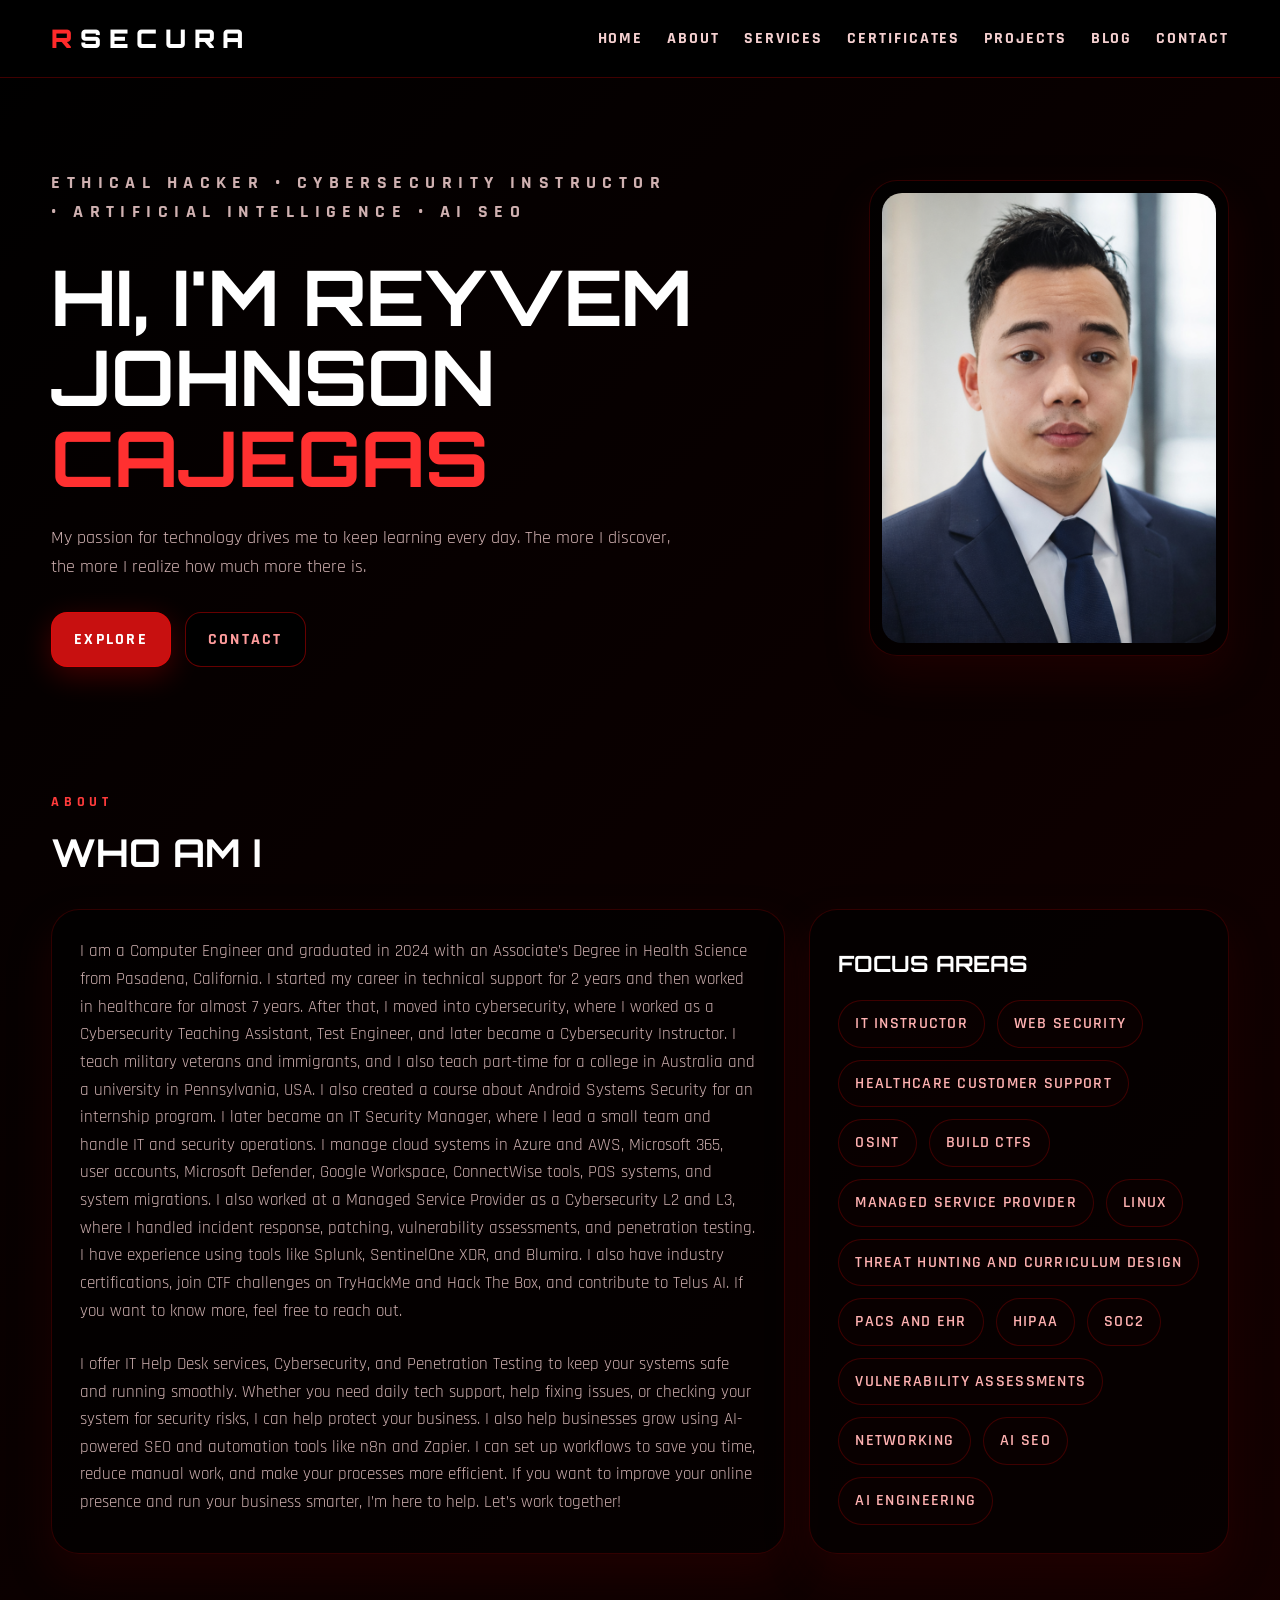
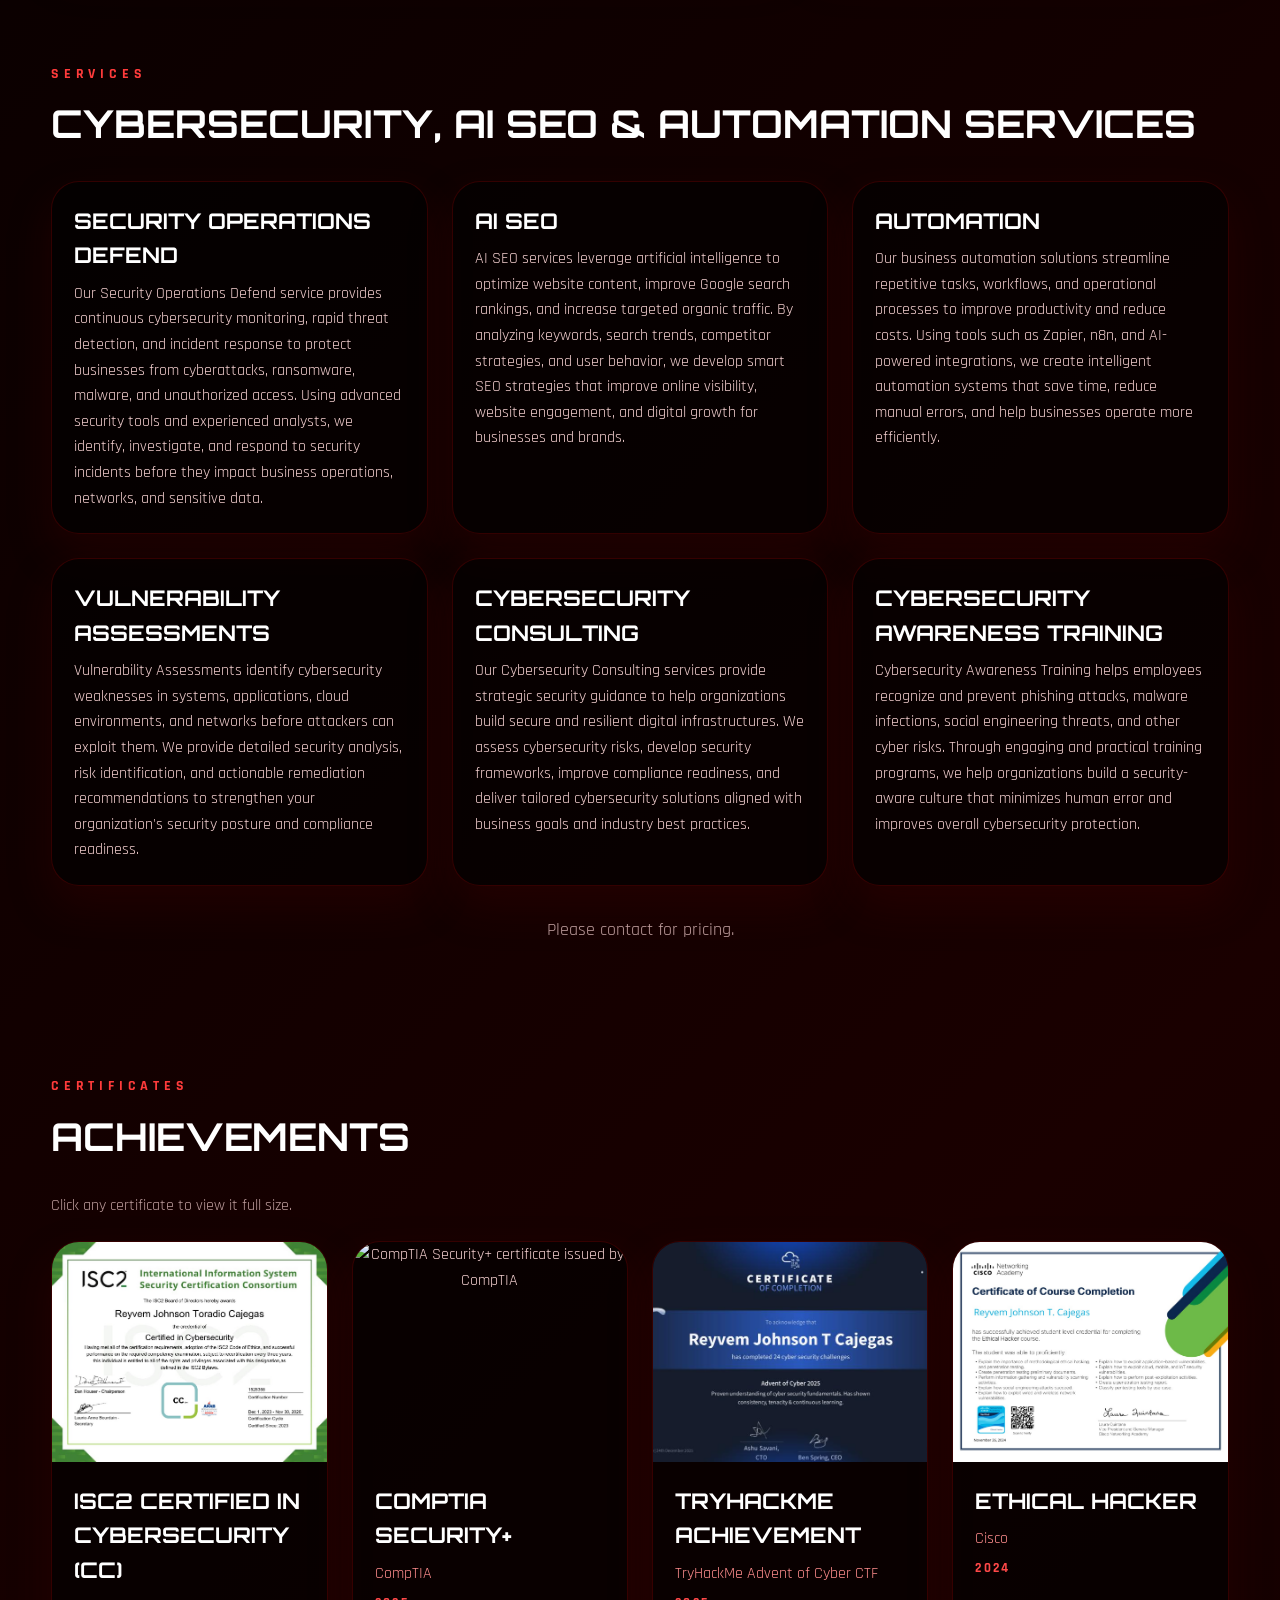
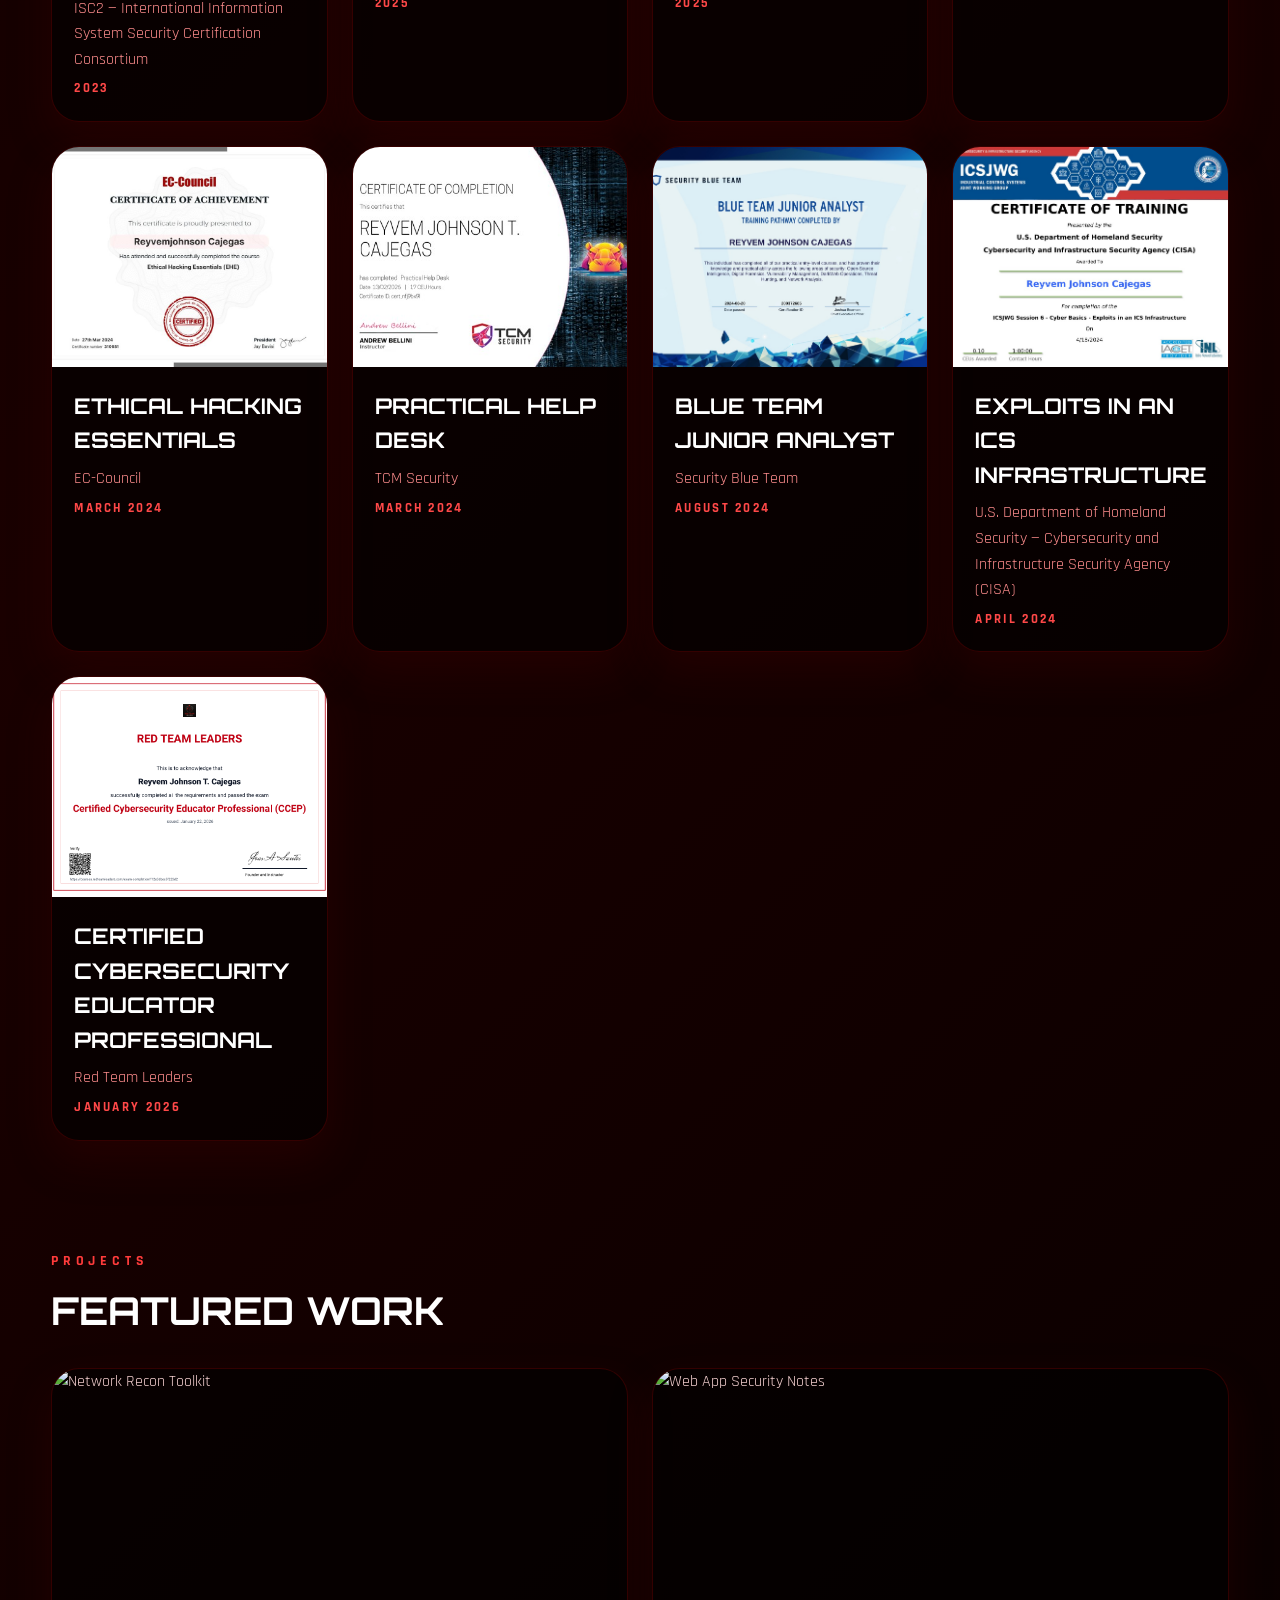
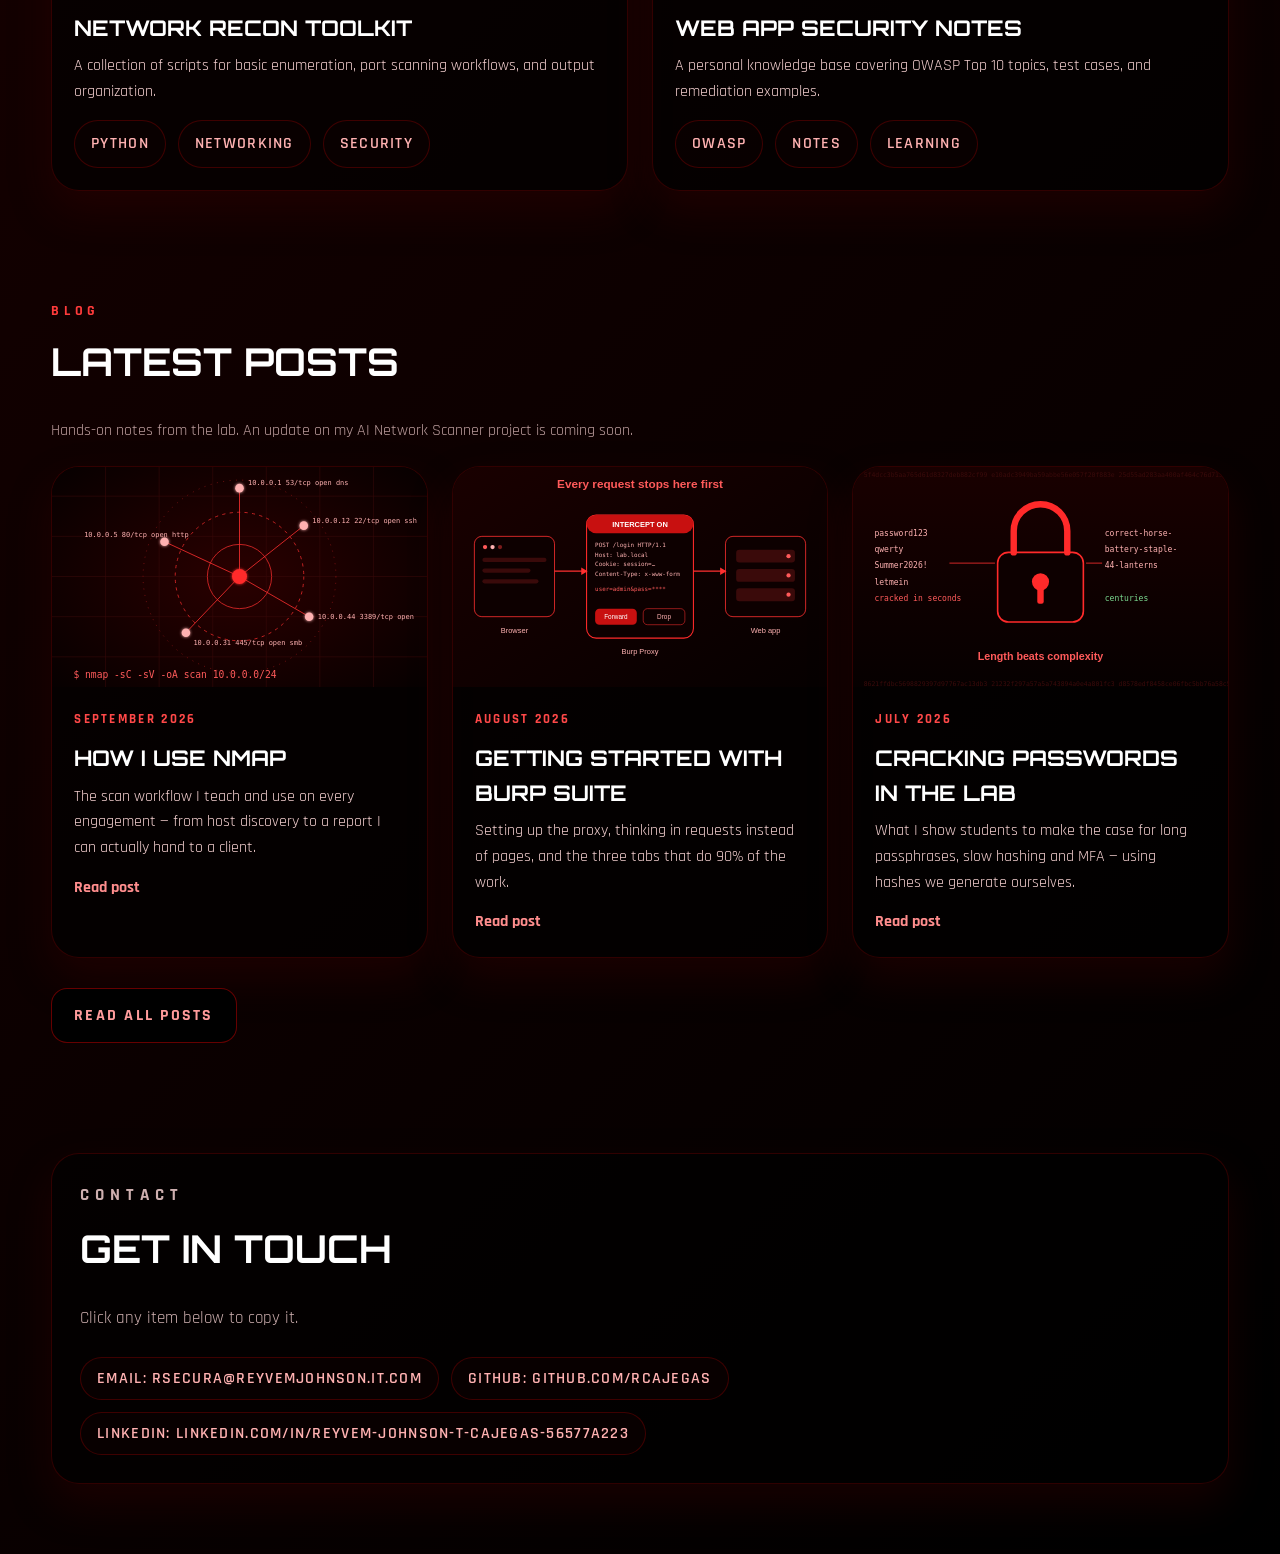
==== commit 0fd2c7d2: "Fix image paths for blog entries Updated image paths for blog entries in index.html." ====
--- a/index.html
+++ b/index.html
@@ -7,7 +7,7 @@
   <meta name="description" content="Reyvem Johnson Cajegas — ethical hacker and cybersecurity instructor offering security operations, vulnerability assessments, cybersecurity consulting, awareness training, AI SEO, and business automation.">
   <meta name="author" content="Reyvem Johnson Cajegas">
   <meta name="robots" content="index, follow">
-  <!-- TODO: replace with your final GitHub Pages URL -->
+
   <link rel="canonical" href="https://rcajegas.github.io/">
 
   <!-- Social sharing -->
@@ -303,21 +303,21 @@
         id: "nmap",
         title: "How I Use Nmap",
         date: "September 2026",
-        image: "img/blog-nmap.svg",
+        image: "blog-nmap.svg",
         excerpt: "The scan workflow I teach and use on every engagement — from host discovery to a report I can actually hand to a client."
       },
       {
         id: "burp-suite",
         title: "Getting Started with Burp Suite",
         date: "August 2026",
-        image: "img/blog-burp.svg",
+        image: "blog-burp.svg",
         excerpt: "Setting up the proxy, thinking in requests instead of pages, and the three tabs that do 90% of the work."
       },
       {
         id: "password-cracking",
         title: "Cracking Passwords in the Lab",
         date: "July 2026",
-        image: "img/blog-passwords.svg",
+        image: "blog-passwords.svg",
         excerpt: "What I show students to make the case for long passphrases, slow hashing and MFA — using hashes we generate ourselves."
       }
     ];
--- a/styles.css
+++ b/styles.css
@@ -0,0 +1,229 @@
+/* RSECURA portfolio — shared styles */
+:root {
+  --red: #ff2a2a;
+  --red-dark: #c81010;
+  --rose: #ffb1b1;
+  --text: #f5d0d0;
+  --text-soft: rgba(245, 208, 208, 0.84);
+  --line: rgba(255, 0, 0, 0.18);
+  --panel: rgba(0, 0, 0, 0.62);
+}
+
+*, *::before, *::after { margin: 0; padding: 0; box-sizing: border-box; }
+html { scroll-behavior: smooth; scroll-padding-top: 90px; }
+
+body {
+  font-family: 'Rajdhani', sans-serif;
+  background: linear-gradient(135deg, #000000, #1a0000, #000000);
+  color: var(--text);
+  line-height: 1.6;
+  min-height: 100vh;
+}
+
+a { text-decoration: none; color: inherit; }
+img { max-width: 100%; display: block; }
+:focus-visible { outline: 2px solid var(--red); outline-offset: 3px; border-radius: 6px; }
+
+.container { width: min(1200px, 92%); margin: auto; }
+
+/* ---------- Navigation ---------- */
+.navbar {
+  position: sticky; top: 0; z-index: 1000;
+  background: rgba(0, 0, 0, 0.9);
+  backdrop-filter: blur(10px);
+  border-bottom: 1px solid rgba(255, 0, 0, 0.25);
+}
+.nav-inner { display: flex; justify-content: space-between; align-items: center; padding: 18px 0; }
+.logo {
+  font-family: 'Orbitron', sans-serif; font-size: 1.6rem; font-weight: 900;
+  letter-spacing: 0.3em; color: var(--red); text-transform: uppercase;
+}
+.logo span { color: white; }
+.nav-links {
+  display: flex; gap: 24px; list-style: none;
+  text-transform: uppercase; font-weight: 700; letter-spacing: 0.12em;
+}
+.nav-links a:hover, .nav-links a[aria-current="page"] { color: white; }
+
+.dropdown { position: relative; }
+.dropdown-menu {
+  display: none; position: absolute; top: 100%; left: 0; min-width: 300px;
+  background: rgba(0, 0, 0, 0.96); border: 1px solid rgba(255, 0, 0, 0.35);
+  border-radius: 16px; box-shadow: 0 18px 35px rgba(60, 0, 0, 0.55);
+  list-style: none; padding: 12px 0; z-index: 2000;
+}
+.dropdown-menu li a {
+  display: block; padding: 12px 18px; color: var(--rose); font-size: 0.9rem;
+  letter-spacing: 0.08em; white-space: nowrap; text-transform: uppercase;
+}
+.dropdown-menu li a:hover { background: rgba(255, 0, 0, 0.18); color: white; }
+.dropdown:hover .dropdown-menu, .dropdown:focus-within .dropdown-menu { display: block; }
+
+/* ---------- Type ---------- */
+.eyebrow, .section-tag {
+  color: #ff3b3b; text-transform: uppercase; font-weight: 700;
+  letter-spacing: 0.35em; font-size: 0.85rem;
+}
+.hero h1, .section-title { font-family: 'Orbitron', sans-serif; text-transform: uppercase; color: white; }
+.section-title { font-size: 2.4rem; margin-top: 8px; margin-bottom: 26px; }
+section { padding: 55px 0; }
+.muted { color: #ff8d8d; }
+.small-tag { font-size: 0.8rem; text-transform: uppercase; letter-spacing: 0.18em; color: #ff4848; font-weight: 700; }
+.blog-note { margin-bottom: 22px; color: rgba(245, 208, 208, 0.75); }
+
+/* ---------- Hero ---------- */
+.hero {
+  padding: 90px 0 70px; display: grid;
+  grid-template-columns: 1.3fr 0.7fr; gap: 40px; align-items: center;
+}
+.hero h1 { font-size: clamp(2.5rem, 6vw, 5.2rem); line-height: 1.05; margin: 18px 0 24px; }
+.hero h1 span { color: #ff3030; display: block; }
+.hero p { max-width: 620px; font-size: 1.15rem; color: rgba(245, 208, 208, 0.85); margin-bottom: 30px; }
+.button-group { display: flex; flex-wrap: wrap; gap: 14px; }
+
+.btn {
+  display: inline-block; padding: 14px 22px; border-radius: 16px; font-weight: 700;
+  text-transform: uppercase; letter-spacing: 0.14em; border: 1px solid rgba(255, 0, 0, 0.4);
+  transition: transform 0.25s ease; cursor: pointer; font-family: inherit; font-size: 1rem;
+}
+.btn-primary { background: var(--red-dark); color: white; box-shadow: 0 8px 30px rgba(255, 0, 0, 0.25); }
+.btn-secondary { background: black; color: #ff9c9c; }
+.btn:hover { transform: translateY(-2px); }
+
+.hero-image, .card, .contact-box, .about-main, .about-side, .article {
+  background: var(--panel); border: 1px solid var(--line);
+  border-radius: 28px; box-shadow: 0 20px 40px rgba(60, 0, 0, 0.35);
+}
+
+/* Profile photo — smaller, capped width, keeps its own aspect ratio */
+.hero-image {
+  overflow: hidden; padding: 12px;
+  width: min(100%, 360px); justify-self: end;
+}
+.hero-image img { border-radius: 20px; width: 100%; aspect-ratio: 4 / 5; object-fit: cover; }
+
+/* ---------- About ---------- */
+.about-grid { display: grid; grid-template-columns: 1.4fr 0.8fr; gap: 24px; }
+.about-main, .about-side, .contact-box { padding: 28px; }
+.about-main p, .contact-box p { font-size: 1.08rem; color: var(--text-soft); }
+.focus-tags, .project-tags, .contact-grid { display: flex; flex-wrap: wrap; gap: 12px; }
+.tag, .project-tag, .contact-item {
+  border: 1px solid rgba(255, 0, 0, 0.22); border-radius: 999px; padding: 10px 16px;
+  background: rgba(10, 0, 0, 0.8); color: var(--rose); font-weight: 600;
+  text-transform: uppercase; letter-spacing: 0.08em;
+}
+
+/* ---------- Contact ---------- */
+.contact-item { cursor: pointer; transition: 0.3s ease; user-select: none; font-family: inherit; font-size: 1rem; }
+.contact-item:hover { background: rgba(255, 0, 0, 0.22); transform: scale(1.05); box-shadow: 0 0 12px rgba(255, 0, 0, 0.35); }
+.contact-item.copied {
+  background: #ff0000; color: white;
+  box-shadow: 0 0 18px red, 0 0 40px rgba(255, 0, 0, 0.85); transform: scale(1.08);
+}
+
+/* ---------- Grids & cards ---------- */
+.grid-3, .grid-2 { display: grid; gap: 24px; }
+.grid-3 { grid-template-columns: repeat(auto-fit, minmax(250px, 1fr)); }
+.grid-2 { grid-template-columns: repeat(auto-fit, minmax(320px, 1fr)); }
+
+.card { overflow: hidden; transition: transform 0.25s ease, border-color 0.25s ease, box-shadow 0.25s ease; }
+.card:hover { transform: translateY(-4px); border-color: rgba(255, 0, 0, 0.45); box-shadow: 0 24px 50px rgba(255, 0, 0, 0.18); }
+.card img { width: 100%; height: 220px; object-fit: cover; }
+.card-content { padding: 22px; }
+.card h3 { font-family: 'Orbitron', sans-serif; color: white; text-transform: uppercase; margin-bottom: 8px; font-size: 1.35rem; }
+.card-link { display: block; }
+
+/* Certificate thumbnails open a lightbox */
+.cert-thumb {
+  position: relative; display: block; width: 100%; padding: 0; border: 0;
+  background: none; cursor: zoom-in; font: inherit; color: inherit;
+}
+.cert-thumb::after {
+  content: 'View'; position: absolute; inset: 0;
+  display: grid; place-items: center;
+  font-family: 'Orbitron', sans-serif; font-size: 0.85rem; letter-spacing: 0.3em; text-transform: uppercase; color: white;
+  background: rgba(120, 0, 0, 0.55); opacity: 0; transition: opacity 0.25s ease;
+}
+.cert-thumb:hover::after, .cert-thumb:focus-visible::after { opacity: 1; }
+
+/* ---------- Lightbox ---------- */
+.lightbox {
+  position: fixed; inset: 0; z-index: 5000;
+  display: none; align-items: center; justify-content: center;
+  background: rgba(0, 0, 0, 0.92); backdrop-filter: blur(8px); padding: 24px;
+}
+.lightbox.open { display: flex; }
+.lightbox-figure {
+  position: relative; max-width: min(1100px, 100%); max-height: 100%;
+  display: flex; flex-direction: column; align-items: center; gap: 14px;
+  animation: lb-in 0.25s ease;
+}
+.lightbox-figure img {
+  max-width: 100%; max-height: 78vh; object-fit: contain;
+  border-radius: 20px; border: 1px solid rgba(255, 0, 0, 0.35);
+  box-shadow: 0 30px 80px rgba(255, 0, 0, 0.25);
+}
+.lightbox-caption { text-align: center; color: var(--rose); font-size: 1.05rem; max-width: 70ch; }
+.lightbox-caption strong { display: block; color: white; font-family: 'Orbitron', sans-serif; font-size: 1.05rem; text-transform: uppercase; }
+.lightbox-btn {
+  position: fixed; display: grid; place-items: center; width: 52px; height: 52px; border-radius: 50%;
+  border: 1px solid rgba(255, 0, 0, 0.45); background: rgba(0, 0, 0, 0.75); color: white;
+  font-size: 1.6rem; line-height: 1; cursor: pointer; transition: background 0.2s ease, transform 0.2s ease;
+}
+.lightbox-btn:hover { background: var(--red-dark); transform: scale(1.06); }
+.lightbox-close { top: 22px; right: 22px; }
+.lightbox-prev { left: 22px; top: 50%; transform: translateY(-50%); }
+.lightbox-next { right: 22px; top: 50%; transform: translateY(-50%); }
+.lightbox-prev:hover, .lightbox-next:hover { transform: translateY(-50%) scale(1.06); }
+.lightbox-count { position: fixed; top: 34px; left: 24px; color: var(--rose); letter-spacing: 0.2em; font-weight: 700; }
+body.lightbox-locked { overflow: hidden; }
+
+@keyframes lb-in { from { opacity: 0; transform: scale(0.96); } to { opacity: 1; transform: none; } }
+
+/* ---------- Blog page ---------- */
+.blog-hero { padding: 80px 0 30px; }
+.blog-hero p { max-width: 65ch; font-size: 1.15rem; color: var(--text-soft); }
+.article { overflow: hidden; margin-bottom: 40px; }
+.article > img { width: 100%; max-height: 380px; object-fit: cover; border-bottom: 1px solid var(--line); }
+.article-body { padding: 34px clamp(22px, 5vw, 56px) 42px; max-width: 78ch; }
+.article-body h2 { font-family: 'Orbitron', sans-serif; text-transform: uppercase; color: white; font-size: clamp(1.5rem, 3vw, 2.1rem); margin: 8px 0 18px; line-height: 1.2; }
+.article-body h3 { font-family: 'Orbitron', sans-serif; color: #ff8d8d; font-size: 1.05rem; text-transform: uppercase; letter-spacing: 0.08em; margin: 30px 0 10px; }
+.article-body p, .article-body li { font-size: 1.1rem; color: var(--text-soft); margin-bottom: 14px; }
+.article-body ul, .article-body ol { padding-left: 24px; }
+.article-body li { margin-bottom: 8px; }
+.article-body code, .article-body pre {
+  font-family: ui-monospace, 'Cascadia Code', Menlo, Consolas, monospace; font-size: 0.95rem;
+}
+.article-body code { background: rgba(255, 0, 0, 0.12); color: #ffd0d0; padding: 2px 7px; border-radius: 6px; }
+.article-body pre {
+  background: #090000; border: 1px solid var(--line); border-radius: 14px;
+  padding: 16px 20px; overflow-x: auto; margin: 16px 0 22px; color: #ffd0d0; line-height: 1.55;
+}
+.article-body pre code { background: none; padding: 0; }
+.callout {
+  border-left: 3px solid var(--red); background: rgba(255, 0, 0, 0.08);
+  padding: 14px 18px; border-radius: 0 14px 14px 0; margin: 18px 0 22px;
+}
+.callout p { margin: 0; }
+.article-meta { display: flex; gap: 18px; flex-wrap: wrap; align-items: center; margin-bottom: 6px; }
+.back-link { display: inline-block; margin: 10px 0 60px; color: #ff8d8d; font-weight: 700; letter-spacing: 0.1em; text-transform: uppercase; }
+.back-link:hover { color: white; }
+
+.footer-space { padding-bottom: 70px; }
+
+/* ---------- Responsive ---------- */
+@media (max-width: 860px) {
+  .nav-inner { flex-direction: column; gap: 16px; }
+  .nav-links { flex-wrap: wrap; justify-content: center; }
+  .dropdown-menu { left: 50%; transform: translateX(-50%); }
+  .about-grid { grid-template-columns: 1fr; }
+  .hero { grid-template-columns: 1fr; padding-top: 60px; }
+  .hero-image { justify-self: start; width: min(100%, 300px); }
+  .lightbox-prev, .lightbox-next { top: auto; bottom: 22px; transform: none; }
+  .lightbox-prev:hover, .lightbox-next:hover { transform: scale(1.06); }
+}
+
+@media (prefers-reduced-motion: reduce) {
+  html { scroll-behavior: auto; }
+  *, *::before, *::after { transition: none !important; animation: none !important; }
+}
